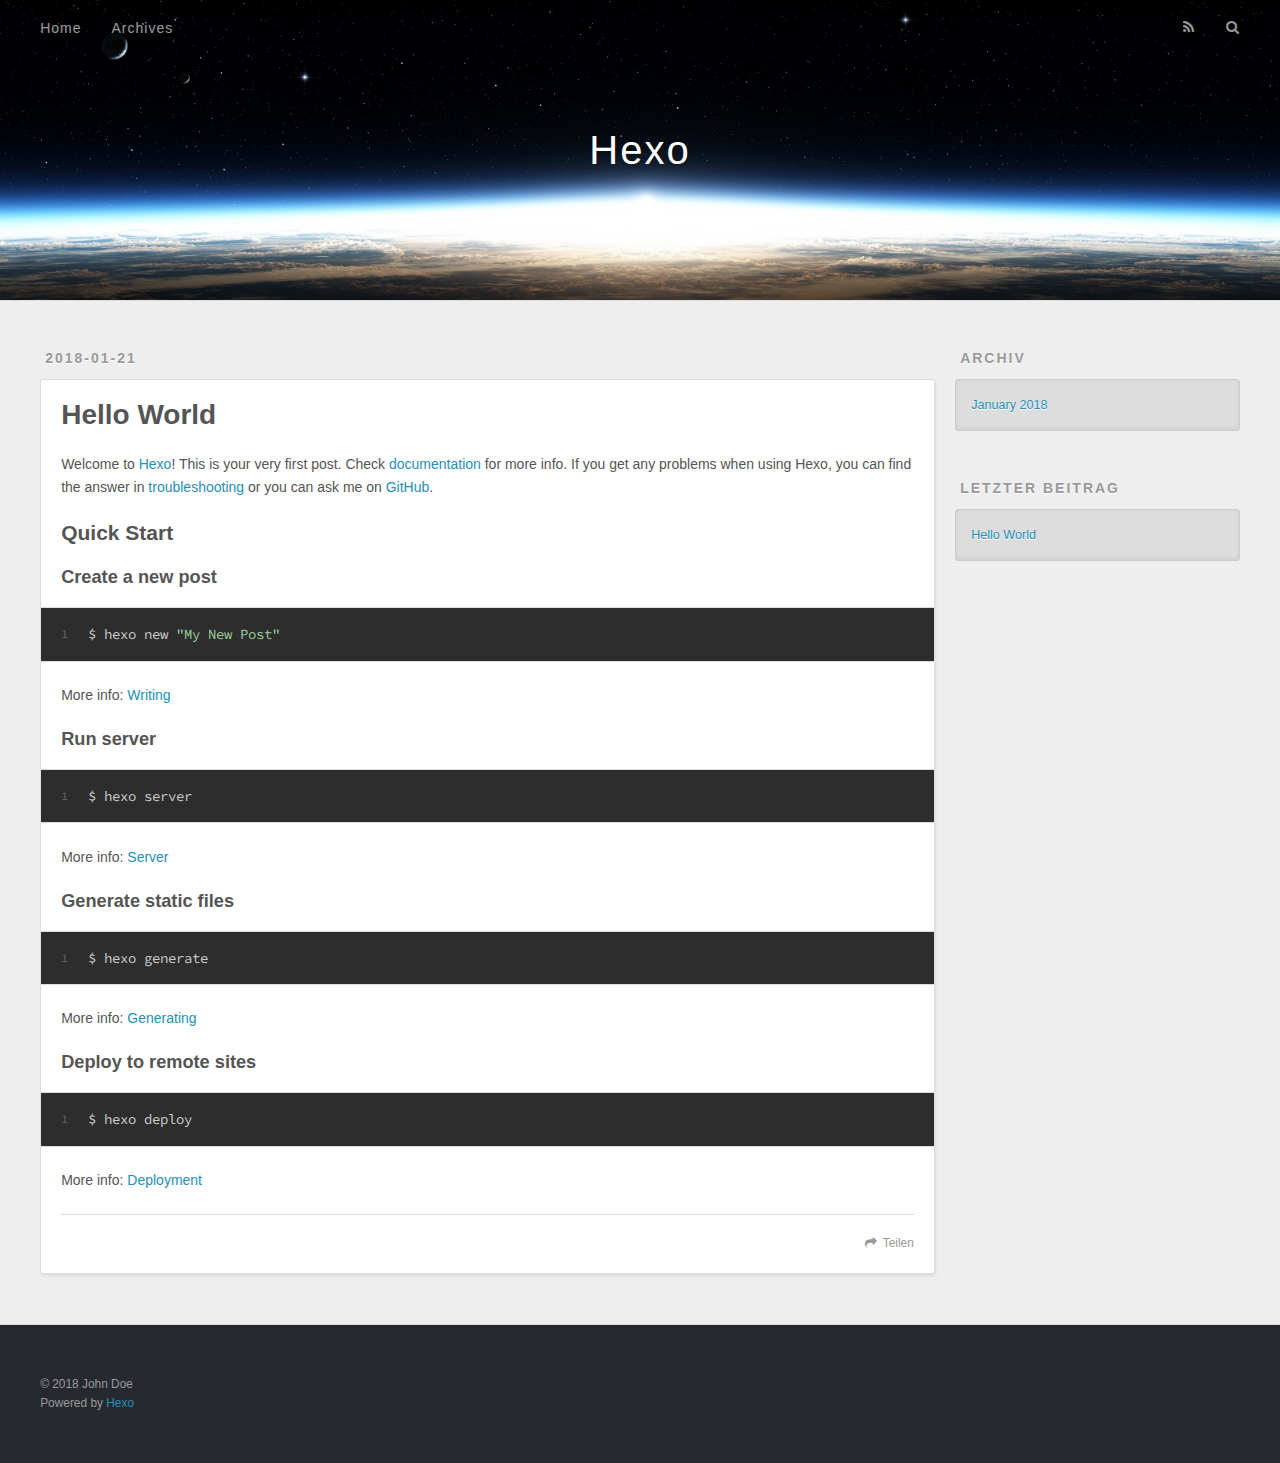
==== index.html @ 39ec6ca2 "Site updated: 2018-01-21 20:44:29" ====
<!DOCTYPE html>
<html>
<head>
  <meta charset="utf-8">
  

  
  <title>Hexo</title>
  <meta name="viewport" content="width=device-width, initial-scale=1, maximum-scale=1">
  <meta property="og:type" content="website">
<meta property="og:title" content="Hexo">
<meta property="og:url" content="http://yoursite.com/index.html">
<meta property="og:site_name" content="Hexo">
<meta name="twitter:card" content="summary">
<meta name="twitter:title" content="Hexo">
  
    <link rel="alternate" href="/atom.xml" title="Hexo" type="application/atom+xml">
  
  
    <link rel="icon" href="/favicon.png">
  
  
    <link href="//fonts.googleapis.com/css?family=Source+Code+Pro" rel="stylesheet" type="text/css">
  
  <link rel="stylesheet" href="/css/style.css">
</head>

<body>
  <div id="container">
    <div id="wrap">
      <header id="header">
  <div id="banner"></div>
  <div id="header-outer" class="outer">
    <div id="header-title" class="inner">
      <h1 id="logo-wrap">
        <a href="/" id="logo">Hexo</a>
      </h1>
      
    </div>
    <div id="header-inner" class="inner">
      <nav id="main-nav">
        <a id="main-nav-toggle" class="nav-icon"></a>
        
          <a class="main-nav-link" href="/">Home</a>
        
          <a class="main-nav-link" href="/archives">Archives</a>
        
      </nav>
      <nav id="sub-nav">
        
          <a id="nav-rss-link" class="nav-icon" href="/atom.xml" title="RSS Feed"></a>
        
        <a id="nav-search-btn" class="nav-icon" title="Suche"></a>
      </nav>
      <div id="search-form-wrap">
        <form action="//google.com/search" method="get" accept-charset="UTF-8" class="search-form"><input type="search" name="q" class="search-form-input" placeholder="Search"><button type="submit" class="search-form-submit">&#xF002;</button><input type="hidden" name="sitesearch" value="http://yoursite.com"></form>
      </div>
    </div>
  </div>
</header>
      <div class="outer">
        <section id="main">
  
    <article id="post-hello-world" class="article article-type-post" itemscope itemprop="blogPost">
  <div class="article-meta">
    <a href="/2018/01/21/hello-world/" class="article-date">
  <time datetime="2018-01-21T11:49:39.458Z" itemprop="datePublished">2018-01-21</time>
</a>
    
  </div>
  <div class="article-inner">
    
    
      <header class="article-header">
        
  
    <h1 itemprop="name">
      <a class="article-title" href="/2018/01/21/hello-world/">Hello World</a>
    </h1>
  

      </header>
    
    <div class="article-entry" itemprop="articleBody">
      
        <p>Welcome to <a href="https://hexo.io/" target="_blank" rel="noopener">Hexo</a>! This is your very first post. Check <a href="https://hexo.io/docs/" target="_blank" rel="noopener">documentation</a> for more info. If you get any problems when using Hexo, you can find the answer in <a href="https://hexo.io/docs/troubleshooting.html" target="_blank" rel="noopener">troubleshooting</a> or you can ask me on <a href="https://github.com/hexojs/hexo/issues" target="_blank" rel="noopener">GitHub</a>.</p>
<h2 id="Quick-Start"><a href="#Quick-Start" class="headerlink" title="Quick Start"></a>Quick Start</h2><h3 id="Create-a-new-post"><a href="#Create-a-new-post" class="headerlink" title="Create a new post"></a>Create a new post</h3><figure class="highlight bash"><table><tr><td class="gutter"><pre><span class="line">1</span><br></pre></td><td class="code"><pre><span class="line">$ hexo new <span class="string">"My New Post"</span></span><br></pre></td></tr></table></figure>
<p>More info: <a href="https://hexo.io/docs/writing.html" target="_blank" rel="noopener">Writing</a></p>
<h3 id="Run-server"><a href="#Run-server" class="headerlink" title="Run server"></a>Run server</h3><figure class="highlight bash"><table><tr><td class="gutter"><pre><span class="line">1</span><br></pre></td><td class="code"><pre><span class="line">$ hexo server</span><br></pre></td></tr></table></figure>
<p>More info: <a href="https://hexo.io/docs/server.html" target="_blank" rel="noopener">Server</a></p>
<h3 id="Generate-static-files"><a href="#Generate-static-files" class="headerlink" title="Generate static files"></a>Generate static files</h3><figure class="highlight bash"><table><tr><td class="gutter"><pre><span class="line">1</span><br></pre></td><td class="code"><pre><span class="line">$ hexo generate</span><br></pre></td></tr></table></figure>
<p>More info: <a href="https://hexo.io/docs/generating.html" target="_blank" rel="noopener">Generating</a></p>
<h3 id="Deploy-to-remote-sites"><a href="#Deploy-to-remote-sites" class="headerlink" title="Deploy to remote sites"></a>Deploy to remote sites</h3><figure class="highlight bash"><table><tr><td class="gutter"><pre><span class="line">1</span><br></pre></td><td class="code"><pre><span class="line">$ hexo deploy</span><br></pre></td></tr></table></figure>
<p>More info: <a href="https://hexo.io/docs/deployment.html" target="_blank" rel="noopener">Deployment</a></p>

      
    </div>
    <footer class="article-footer">
      <a data-url="http://yoursite.com/2018/01/21/hello-world/" data-id="cjcord8l700000gvnl38ephr1" class="article-share-link">Teilen</a>
      
      
    </footer>
  </div>
  
</article>


  


</section>
        
          <aside id="sidebar">
  
    

  
    

  
    
  
    
  <div class="widget-wrap">
    <h3 class="widget-title">Archiv</h3>
    <div class="widget">
      <ul class="archive-list"><li class="archive-list-item"><a class="archive-list-link" href="/archives/2018/01/">January 2018</a></li></ul>
    </div>
  </div>


  
    
  <div class="widget-wrap">
    <h3 class="widget-title">letzter Beitrag</h3>
    <div class="widget">
      <ul>
        
          <li>
            <a href="/2018/01/21/hello-world/">Hello World</a>
          </li>
        
      </ul>
    </div>
  </div>

  
</aside>
        
      </div>
      <footer id="footer">
  
  <div class="outer">
    <div id="footer-info" class="inner">
      &copy; 2018 John Doe<br>
      Powered by <a href="http://hexo.io/" target="_blank">Hexo</a>
    </div>
  </div>
</footer>
    </div>
    <nav id="mobile-nav">
  
    <a href="/" class="mobile-nav-link">Home</a>
  
    <a href="/archives" class="mobile-nav-link">Archives</a>
  
</nav>
    

<script src="//ajax.googleapis.com/ajax/libs/jquery/2.0.3/jquery.min.js"></script>


  <link rel="stylesheet" href="/fancybox/jquery.fancybox.css">
  <script src="/fancybox/jquery.fancybox.pack.js"></script>


<script src="/js/script.js"></script>



  </div>
</body>
</html>
---- css/style.css ----
body {
  width: 100%;
}
body:before,
body:after {
  content: "";
  display: table;
}
body:after {
  clear: both;
}
html,
body,
div,
span,
applet,
object,
iframe,
h1,
h2,
h3,
h4,
h5,
h6,
p,
blockquote,
pre,
a,
abbr,
acronym,
address,
big,
cite,
code,
del,
dfn,
em,
img,
ins,
kbd,
q,
s,
samp,
small,
strike,
strong,
sub,
sup,
tt,
var,
dl,
dt,
dd,
ol,
ul,
li,
fieldset,
form,
label,
legend,
table,
caption,
tbody,
tfoot,
thead,
tr,
th,
td {
  margin: 0;
  padding: 0;
  border: 0;
  outline: 0;
  font-weight: inherit;
  font-style: inherit;
  font-family: inherit;
  font-size: 100%;
  vertical-align: baseline;
}
body {
  line-height: 1;
  color: #000;
  background: #fff;
}
ol,
ul {
  list-style: none;
}
table {
  border-collapse: separate;
  border-spacing: 0;
  vertical-align: middle;
}
caption,
th,
td {
  text-align: left;
  font-weight: normal;
  vertical-align: middle;
}
a img {
  border: none;
}
input,
button {
  margin: 0;
  padding: 0;
}
input::-moz-focus-inner,
button::-moz-focus-inner {
  border: 0;
  padding: 0;
}
@font-face {
  font-family: FontAwesome;
  font-style: normal;
  font-weight: normal;
  src: url("fonts/fontawesome-webfont.eot?v=#4.0.3");
  src: url("fonts/fontawesome-webfont.eot?#iefix&v=#4.0.3") format("embedded-opentype"), url("fonts/fontawesome-webfont.woff?v=#4.0.3") format("woff"), url("fonts/fontawesome-webfont.ttf?v=#4.0.3") format("truetype"), url("fonts/fontawesome-webfont.svg#fontawesomeregular?v=#4.0.3") format("svg");
}
html,
body,
#container {
  height: 100%;
}
body {
  background: #eee;
  font: 14px -apple-system, BlinkMacSystemFont, "Segoe UI", "Roboto", "Oxygen", "Ubuntu", "Cantarell", "Fira Sans", "Droid Sans", "Helvetica Neue", sans-serif;
  -webkit-text-size-adjust: 100%;
}
.outer {
  max-width: 1220px;
  margin: 0 auto;
  padding: 0 20px;
}
.outer:before,
.outer:after {
  content: "";
  display: table;
}
.outer:after {
  clear: both;
}
.inner {
  display: inline;
  float: left;
  width: 98.33333333333333%;
  margin: 0 0.833333333333333%;
}
.left,
.alignleft {
  float: left;
}
.right,
.alignright {
  float: right;
}
.clear {
  clear: both;
}
#container {
  position: relative;
}
.mobile-nav-on {
  overflow: hidden;
}
#wrap {
  height: 100%;
  width: 100%;
  position: absolute;
  top: 0;
  left: 0;
  -webkit-transition: 0.2s ease-out;
  -moz-transition: 0.2s ease-out;
  -ms-transition: 0.2s ease-out;
  transition: 0.2s ease-out;
  z-index: 1;
  background: #eee;
}
.mobile-nav-on #wrap {
  left: 280px;
}
@media screen and (min-width: 768px) {
  #main {
    display: inline;
    float: left;
    width: 73.33333333333333%;
    margin: 0 0.833333333333333%;
  }
}
.article-date,
.article-category-link,
.archive-year,
.widget-title {
  text-decoration: none;
  text-transform: uppercase;
  letter-spacing: 2px;
  color: #999;
  margin-bottom: 1em;
  margin-left: 5px;
  line-height: 1em;
  text-shadow: 0 1px #fff;
  font-weight: bold;
}
.article-inner,
.archive-article-inner {
  background: #fff;
  -webkit-box-shadow: 1px 2px 3px #ddd;
  box-shadow: 1px 2px 3px #ddd;
  border: 1px solid #ddd;
  border-radius: 3px;
}
.article-entry h1,
.widget h1 {
  font-size: 2em;
}
.article-entry h2,
.widget h2 {
  font-size: 1.5em;
}
.article-entry h3,
.widget h3 {
  font-size: 1.3em;
}
.article-entry h4,
.widget h4 {
  font-size: 1.2em;
}
.article-entry h5,
.widget h5 {
  font-size: 1em;
}
.article-entry h6,
.widget h6 {
  font-size: 1em;
  color: #999;
}
.article-entry hr,
.widget hr {
  border: 1px dashed #ddd;
}
.article-entry strong,
.widget strong {
  font-weight: bold;
}
.article-entry em,
.widget em,
.article-entry cite,
.widget cite {
  font-style: italic;
}
.article-entry sup,
.widget sup,
.article-entry sub,
.widget sub {
  font-size: 0.75em;
  line-height: 0;
  position: relative;
  vertical-align: baseline;
}
.article-entry sup,
.widget sup {
  top: -0.5em;
}
.article-entry sub,
.widget sub {
  bottom: -0.2em;
}
.article-entry small,
.widget small {
  font-size: 0.85em;
}
.article-entry acronym,
.widget acronym,
.article-entry abbr,
.widget abbr {
  border-bottom: 1px dotted;
}
.article-entry ul,
.widget ul,
.article-entry ol,
.widget ol,
.article-entry dl,
.widget dl {
  margin: 0 20px;
  line-height: 1.6em;
}
.article-entry ul ul,
.widget ul ul,
.article-entry ol ul,
.widget ol ul,
.article-entry ul ol,
.widget ul ol,
.article-entry ol ol,
.widget ol ol {
  margin-top: 0;
  margin-bottom: 0;
}
.article-entry ul,
.widget ul {
  list-style: disc;
}
.article-entry ol,
.widget ol {
  list-style: decimal;
}
.article-entry dt,
.widget dt {
  font-weight: bold;
}
#header {
  height: 300px;
  position: relative;
  border-bottom: 1px solid #ddd;
}
#header:before,
#header:after {
  content: "";
  position: absolute;
  left: 0;
  right: 0;
  height: 40px;
}
#header:before {
  top: 0;
  background: -webkit-linear-gradient(rgba(0,0,0,0.2), transparent);
  background: -moz-linear-gradient(rgba(0,0,0,0.2), transparent);
  background: -ms-linear-gradient(rgba(0,0,0,0.2), transparent);
  background: linear-gradient(rgba(0,0,0,0.2), transparent);
}
#header:after {
  bottom: 0;
  background: -webkit-linear-gradient(transparent, rgba(0,0,0,0.2));
  background: -moz-linear-gradient(transparent, rgba(0,0,0,0.2));
  background: -ms-linear-gradient(transparent, rgba(0,0,0,0.2));
  background: linear-gradient(transparent, rgba(0,0,0,0.2));
}
#header-outer {
  height: 100%;
  position: relative;
}
#header-inner {
  position: relative;
  overflow: hidden;
}
#banner {
  position: absolute;
  top: 0;
  left: 0;
  width: 100%;
  height: 100%;
  background: url("images/banner.jpg") center #000;
  -webkit-background-size: cover;
  -moz-background-size: cover;
  background-size: cover;
  z-index: -1;
}
#header-title {
  text-align: center;
  height: 40px;
  position: absolute;
  top: 50%;
  left: 0;
  margin-top: -20px;
}
#logo,
#subtitle {
  text-decoration: none;
  color: #fff;
  font-weight: 300;
  text-shadow: 0 1px 4px rgba(0,0,0,0.3);
}
#logo {
  font-size: 40px;
  line-height: 40px;
  letter-spacing: 2px;
}
#subtitle {
  font-size: 16px;
  line-height: 16px;
  letter-spacing: 1px;
}
#subtitle-wrap {
  margin-top: 16px;
}
#main-nav {
  float: left;
  margin-left: -15px;
}
.nav-icon,
.main-nav-link {
  float: left;
  color: #fff;
  opacity: 0.6;
  text-decoration: none;
  text-shadow: 0 1px rgba(0,0,0,0.2);
  -webkit-transition: opacity 0.2s;
  -moz-transition: opacity 0.2s;
  -ms-transition: opacity 0.2s;
  transition: opacity 0.2s;
  display: block;
  padding: 20px 15px;
}
.nav-icon:hover,
.main-nav-link:hover {
  opacity: 1;
}
.nav-icon {
  font-family: FontAwesome;
  text-align: center;
  font-size: 14px;
  width: 14px;
  height: 14px;
  padding: 20px 15px;
  position: relative;
  cursor: pointer;
}
.main-nav-link {
  font-weight: 300;
  letter-spacing: 1px;
}
@media screen and (max-width: 479px) {
  .main-nav-link {
    display: none;
  }
}
#main-nav-toggle {
  display: none;
}
#main-nav-toggle:before {
  content: "\f0c9";
}
@media screen and (max-width: 479px) {
  #main-nav-toggle {
    display: block;
  }
}
#sub-nav {
  float: right;
  margin-right: -15px;
}
#nav-rss-link:before {
  content: "\f09e";
}
#nav-search-btn:before {
  content: "\f002";
}
#search-form-wrap {
  position: absolute;
  top: 15px;
  width: 150px;
  height: 30px;
  right: -150px;
  opacity: 0;
  -webkit-transition: 0.2s ease-out;
  -moz-transition: 0.2s ease-out;
  -ms-transition: 0.2s ease-out;
  transition: 0.2s ease-out;
}
#search-form-wrap.on {
  opacity: 1;
  right: 0;
}
@media screen and (max-width: 479px) {
  #search-form-wrap {
    width: 100%;
    right: -100%;
  }
}
.search-form {
  position: absolute;
  top: 0;
  left: 0;
  right: 0;
  background: #fff;
  padding: 5px 15px;
  border-radius: 15px;
  -webkit-box-shadow: 0 0 10px rgba(0,0,0,0.3);
  box-shadow: 0 0 10px rgba(0,0,0,0.3);
}
.search-form-input {
  border: none;
  background: none;
  color: #555;
  width: 100%;
  font: 13px -apple-system, BlinkMacSystemFont, "Segoe UI", "Roboto", "Oxygen", "Ubuntu", "Cantarell", "Fira Sans", "Droid Sans", "Helvetica Neue", sans-serif;
  outline: none;
}
.search-form-input::-webkit-search-results-decoration,
.search-form-input::-webkit-search-cancel-button {
  -webkit-appearance: none;
}
.search-form-submit {
  position: absolute;
  top: 50%;
  right: 10px;
  margin-top: -7px;
  font: 13px FontAwesome;
  border: none;
  background: none;
  color: #bbb;
  cursor: pointer;
}
.search-form-submit:hover,
.search-form-submit:focus {
  color: #777;
}
.article {
  margin: 50px 0;
}
.article-inner {
  overflow: hidden;
}
.article-meta:before,
.article-meta:after {
  content: "";
  display: table;
}
.article-meta:after {
  clear: both;
}
.article-date {
  float: left;
}
.article-category {
  float: left;
  line-height: 1em;
  color: #ccc;
  text-shadow: 0 1px #fff;
  margin-left: 8px;
}
.article-category:before {
  content: "\2022";
}
.article-category-link {
  margin: 0 12px 1em;
}
.article-header {
  padding: 20px 20px 0;
}
.article-title {
  text-decoration: none;
  font-size: 2em;
  font-weight: bold;
  color: #555;
  line-height: 1.1em;
  -webkit-transition: color 0.2s;
  -moz-transition: color 0.2s;
  -ms-transition: color 0.2s;
  transition: color 0.2s;
}
a.article-title:hover {
  color: #258fb8;
}
.article-entry {
  color: #555;
  padding: 0 20px;
}
.article-entry:before,
.article-entry:after {
  content: "";
  display: table;
}
.article-entry:after {
  clear: both;
}
.article-entry p,
.article-entry table {
  line-height: 1.6em;
  margin: 1.6em 0;
}
.article-entry h1,
.article-entry h2,
.article-entry h3,
.article-entry h4,
.article-entry h5,
.article-entry h6 {
  font-weight: bold;
}
.article-entry h1,
.article-entry h2,
.article-entry h3,
.article-entry h4,
.article-entry h5,
.article-entry h6 {
  line-height: 1.1em;
  margin: 1.1em 0;
}
.article-entry a {
  color: #258fb8;
  text-decoration: none;
}
.article-entry a:hover {
  text-decoration: underline;
}
.article-entry ul,
.article-entry ol,
.article-entry dl {
  margin-top: 1.6em;
  margin-bottom: 1.6em;
}
.article-entry img,
.article-entry video {
  max-width: 100%;
  height: auto;
  display: block;
  margin: auto;
}
.article-entry iframe {
  border: none;
}
.article-entry table {
  width: 100%;
  border-collapse: collapse;
  border-spacing: 0;
}
.article-entry th {
  font-weight: bold;
  border-bottom: 3px solid #ddd;
  padding-bottom: 0.5em;
}
.article-entry td {
  border-bottom: 1px solid #ddd;
  padding: 10px 0;
}
.article-entry blockquote {
  font-family: Georgia, "Times New Roman", serif;
  font-size: 1.4em;
  margin: 1.6em 20px;
  text-align: center;
}
.article-entry blockquote footer {
  font-size: 14px;
  margin: 1.6em 0;
  font-family: -apple-system, BlinkMacSystemFont, "Segoe UI", "Roboto", "Oxygen", "Ubuntu", "Cantarell", "Fira Sans", "Droid Sans", "Helvetica Neue", sans-serif;
}
.article-entry blockquote footer cite:before {
  content: "—";
  padding: 0 0.5em;
}
.article-entry .pullquote {
  text-align: left;
  width: 45%;
  margin: 0;
}
.article-entry .pullquote.left {
  margin-left: 0.5em;
  margin-right: 1em;
}
.article-entry .pullquote.right {
  margin-right: 0.5em;
  margin-left: 1em;
}
.article-entry .caption {
  color: #999;
  display: block;
  font-size: 0.9em;
  margin-top: 0.5em;
  position: relative;
  text-align: center;
}
.article-entry .video-container {
  position: relative;
  padding-top: 56.25%;
  height: 0;
  overflow: hidden;
}
.article-entry .video-container iframe,
.article-entry .video-container object,
.article-entry .video-container embed {
  position: absolute;
  top: 0;
  left: 0;
  width: 100%;
  height: 100%;
  margin-top: 0;
}
.article-more-link a {
  display: inline-block;
  line-height: 1em;
  padding: 6px 15px;
  border-radius: 15px;
  background: #eee;
  color: #999;
  text-shadow: 0 1px #fff;
  text-decoration: none;
}
.article-more-link a:hover {
  background: #258fb8;
  color: #fff;
  text-decoration: none;
  text-shadow: 0 1px #1e7293;
}
.article-footer {
  font-size: 0.85em;
  line-height: 1.6em;
  border-top: 1px solid #ddd;
  padding-top: 1.6em;
  margin: 0 20px 20px;
}
.article-footer:before,
.article-footer:after {
  content: "";
  display: table;
}
.article-footer:after {
  clear: both;
}
.article-footer a {
  color: #999;
  text-decoration: none;
}
.article-footer a:hover {
  color: #555;
}
.article-tag-list-item {
  float: left;
  margin-right: 10px;
}
.article-tag-list-link:before {
  content: "#";
}
.article-comment-link {
  float: right;
}
.article-comment-link:before {
  content: "\f075";
  font-family: FontAwesome;
  padding-right: 8px;
}
.article-share-link {
  cursor: pointer;
  float: right;
  margin-left: 20px;
}
.article-share-link:before {
  content: "\f064";
  font-family: FontAwesome;
  padding-right: 6px;
}
#article-nav {
  position: relative;
}
#article-nav:before,
#article-nav:after {
  content: "";
  display: table;
}
#article-nav:after {
  clear: both;
}
@media screen and (min-width: 768px) {
  #article-nav {
    margin: 50px 0;
  }
  #article-nav:before {
    width: 8px;
    height: 8px;
    position: absolute;
    top: 50%;
    left: 50%;
    margin-top: -4px;
    margin-left: -4px;
    content: "";
    border-radius: 50%;
    background: #ddd;
    -webkit-box-shadow: 0 1px 2px #fff;
    box-shadow: 0 1px 2px #fff;
  }
}
.article-nav-link-wrap {
  text-decoration: none;
  text-shadow: 0 1px #fff;
  color: #999;
  -webkit-box-sizing: border-box;
  -moz-box-sizing: border-box;
  box-sizing: border-box;
  margin-top: 50px;
  text-align: center;
  display: block;
}
.article-nav-link-wrap:hover {
  color: #555;
}
@media screen and (min-width: 768px) {
  .article-nav-link-wrap {
    width: 50%;
    margin-top: 0;
  }
}
@media screen and (min-width: 768px) {
  #article-nav-newer {
    float: left;
    text-align: right;
    padding-right: 20px;
  }
}
@media screen and (min-width: 768px) {
  #article-nav-older {
    float: right;
    text-align: left;
    padding-left: 20px;
  }
}
.article-nav-caption {
  text-transform: uppercase;
  letter-spacing: 2px;
  color: #ddd;
  line-height: 1em;
  font-weight: bold;
}
#article-nav-newer .article-nav-caption {
  margin-right: -2px;
}
.article-nav-title {
  font-size: 0.85em;
  line-height: 1.6em;
  margin-top: 0.5em;
}
.article-share-box {
  position: absolute;
  display: none;
  background: #fff;
  -webkit-box-shadow: 1px 2px 10px rgba(0,0,0,0.2);
  box-shadow: 1px 2px 10px rgba(0,0,0,0.2);
  border-radius: 3px;
  margin-left: -145px;
  overflow: hidden;
  z-index: 1;
}
.article-share-box.on {
  display: block;
}
.article-share-input {
  width: 100%;
  background: none;
  -webkit-box-sizing: border-box;
  -moz-box-sizing: border-box;
  box-sizing: border-box;
  font: 14px -apple-system, BlinkMacSystemFont, "Segoe UI", "Roboto", "Oxygen", "Ubuntu", "Cantarell", "Fira Sans", "Droid Sans", "Helvetica Neue", sans-serif;
  padding: 0 15px;
  color: #555;
  outline: none;
  border: 1px solid #ddd;
  border-radius: 3px 3px 0 0;
  height: 36px;
  line-height: 36px;
}
.article-share-links {
  background: #eee;
}
.article-share-links:before,
.article-share-links:after {
  content: "";
  display: table;
}
.article-share-links:after {
  clear: both;
}
.article-share-twitter,
.article-share-facebook,
.article-share-pinterest,
.article-share-google {
  width: 50px;
  height: 36px;
  display: block;
  float: left;
  position: relative;
  color: #999;
  text-shadow: 0 1px #fff;
}
.article-share-twitter:before,
.article-share-facebook:before,
.article-share-pinterest:before,
.article-share-google:before {
  font-size: 20px;
  font-family: FontAwesome;
  width: 20px;
  height: 20px;
  position: absolute;
  top: 50%;
  left: 50%;
  margin-top: -10px;
  margin-left: -10px;
  text-align: center;
}
.article-share-twitter:hover,
.article-share-facebook:hover,
.article-share-pinterest:hover,
.article-share-google:hover {
  color: #fff;
}
.article-share-twitter:before {
  content: "\f099";
}
.article-share-twitter:hover {
  background: #00aced;
  text-shadow: 0 1px #008abe;
}
.article-share-facebook:before {
  content: "\f09a";
}
.article-share-facebook:hover {
  background: #3b5998;
  text-shadow: 0 1px #2f477a;
}
.article-share-pinterest:before {
  content: "\f0d2";
}
.article-share-pinterest:hover {
  background: #cb2027;
  text-shadow: 0 1px #a21a1f;
}
.article-share-google:before {
  content: "\f0d5";
}
.article-share-google:hover {
  background: #dd4b39;
  text-shadow: 0 1px #be3221;
}
.article-gallery {
  background: #000;
  position: relative;
}
.article-gallery-photos {
  position: relative;
  overflow: hidden;
}
.article-gallery-img {
  display: none;
  max-width: 100%;
}
.article-gallery-img:first-child {
  display: block;
}
.article-gallery-img.loaded {
  position: absolute;
  display: block;
}
.article-gallery-img img {
  display: block;
  max-width: 100%;
  margin: 0 auto;
}
#comments {
  background: #fff;
  -webkit-box-shadow: 1px 2px 3px #ddd;
  box-shadow: 1px 2px 3px #ddd;
  padding: 20px;
  border: 1px solid #ddd;
  border-radius: 3px;
  margin: 50px 0;
}
#comments a {
  color: #258fb8;
}
.archives-wrap {
  margin: 50px 0;
}
.archives:before,
.archives:after {
  content: "";
  display: table;
}
.archives:after {
  clear: both;
}
.archive-year-wrap {
  margin-bottom: 1em;
}
.archives {
  -webkit-column-gap: 10px;
  -moz-column-gap: 10px;
  column-gap: 10px;
}
@media screen and (min-width: 480px) and (max-width: 767px) {
  .archives {
    -webkit-column-count: 2;
    -moz-column-count: 2;
    column-count: 2;
  }
}
@media screen and (min-width: 768px) {
  .archives {
    -webkit-column-count: 3;
    -moz-column-count: 3;
    column-count: 3;
  }
}
.archive-article {
  -webkit-column-break-inside: avoid;
  page-break-inside: avoid;
  overflow: hidden;
  break-inside: avoid-column;
}
.archive-article-inner {
  padding: 10px;
  margin-bottom: 15px;
}
.archive-article-title {
  text-decoration: none;
  font-weight: bold;
  color: #555;
  -webkit-transition: color 0.2s;
  -moz-transition: color 0.2s;
  -ms-transition: color 0.2s;
  transition: color 0.2s;
  line-height: 1.6em;
}
.archive-article-title:hover {
  color: #258fb8;
}
.archive-article-footer {
  margin-top: 1em;
}
.archive-article-date {
  color: #999;
  text-decoration: none;
  font-size: 0.85em;
  line-height: 1em;
  margin-bottom: 0.5em;
  display: block;
}
#page-nav {
  margin: 50px auto;
  background: #fff;
  -webkit-box-shadow: 1px 2px 3px #ddd;
  box-shadow: 1px 2px 3px #ddd;
  border: 1px solid #ddd;
  border-radius: 3px;
  text-align: center;
  color: #999;
  overflow: hidden;
}
#page-nav:before,
#page-nav:after {
  content: "";
  display: table;
}
#page-nav:after {
  clear: both;
}
#page-nav a,
#page-nav span {
  padding: 10px 20px;
  line-height: 1;
  height: 2ex;
}
#page-nav a {
  color: #999;
  text-decoration: none;
}
#page-nav a:hover {
  background: #999;
  color: #fff;
}
#page-nav .prev {
  float: left;
}
#page-nav .next {
  float: right;
}
#page-nav .page-number {
  display: inline-block;
}
@media screen and (max-width: 479px) {
  #page-nav .page-number {
    display: none;
  }
}
#page-nav .current {
  color: #555;
  font-weight: bold;
}
#page-nav .space {
  color: #ddd;
}
#footer {
  background: #262a30;
  padding: 50px 0;
  border-top: 1px solid #ddd;
  color: #999;
}
#footer a {
  color: #258fb8;
  text-decoration: none;
}
#footer a:hover {
  text-decoration: underline;
}
#footer-info {
  line-height: 1.6em;
  font-size: 0.85em;
}
.article-entry pre,
.article-entry .highlight {
  background: #2d2d2d;
  margin: 0 -20px;
  padding: 15px 20px;
  border-style: solid;
  border-color: #ddd;
  border-width: 1px 0;
  overflow: auto;
  color: #ccc;
  line-height: 22.400000000000002px;
}
.article-entry .highlight .gutter pre,
.article-entry .gist .gist-file .gist-data .line-numbers {
  color: #666;
  font-size: 0.85em;
}
.article-entry pre,
.article-entry code {
  font-family: "Source Code Pro", Consolas, Monaco, Menlo, Consolas, monospace;
}
.article-entry code {
  background: #eee;
  text-shadow: 0 1px #fff;
  padding: 0 0.3em;
}
.article-entry pre code {
  background: none;
  text-shadow: none;
  padding: 0;
}
.article-entry .highlight pre {
  border: none;
  margin: 0;
  padding: 0;
}
.article-entry .highlight table {
  margin: 0;
  width: auto;
}
.article-entry .highlight td {
  border: none;
  padding: 0;
}
.article-entry .highlight figcaption {
  font-size: 0.85em;
  color: #999;
  line-height: 1em;
  margin-bottom: 1em;
}
.article-entry .highlight figcaption:before,
.article-entry .highlight figcaption:after {
  content: "";
  display: table;
}
.article-entry .highlight figcaption:after {
  clear: both;
}
.article-entry .highlight figcaption a {
  float: right;
}
.article-entry .highlight .gutter pre {
  text-align: right;
  padding-right: 20px;
}
.article-entry .highlight .line {
  height: 22.400000000000002px;
}
.article-entry .highlight .line.marked {
  background: #515151;
}
.article-entry .gist {
  margin: 0 -20px;
  border-style: solid;
  border-color: #ddd;
  border-width: 1px 0;
  background: #2d2d2d;
  padding: 15px 20px 15px 0;
}
.article-entry .gist .gist-file {
  border: none;
  font-family: "Source Code Pro", Consolas, Monaco, Menlo, Consolas, monospace;
  margin: 0;
}
.article-entry .gist .gist-file .gist-data {
  background: none;
  border: none;
}
.article-entry .gist .gist-file .gist-data .line-numbers {
  background: none;
  border: none;
  padding: 0 20px 0 0;
}
.article-entry .gist .gist-file .gist-data .line-data {
  padding: 0 !important;
}
.article-entry .gist .gist-file .highlight {
  margin: 0;
  padding: 0;
  border: none;
}
.article-entry .gist .gist-file .gist-meta {
  background: #2d2d2d;
  color: #999;
  font: 0.85em -apple-system, BlinkMacSystemFont, "Segoe UI", "Roboto", "Oxygen", "Ubuntu", "Cantarell", "Fira Sans", "Droid Sans", "Helvetica Neue", sans-serif;
  text-shadow: 0 0;
  padding: 0;
  margin-top: 1em;
  margin-left: 20px;
}
.article-entry .gist .gist-file .gist-meta a {
  color: #258fb8;
  font-weight: normal;
}
.article-entry .gist .gist-file .gist-meta a:hover {
  text-decoration: underline;
}
pre .comment,
pre .title {
  color: #999;
}
pre .variable,
pre .attribute,
pre .tag,
pre .regexp,
pre .ruby .constant,
pre .xml .tag .title,
pre .xml .pi,
pre .xml .doctype,
pre .html .doctype,
pre .css .id,
pre .css .class,
pre .css .pseudo {
  color: #f2777a;
}
pre .number,
pre .preprocessor,
pre .built_in,
pre .literal,
pre .params,
pre .constant {
  color: #f99157;
}
pre .class,
pre .ruby .class .title,
pre .css .rules .attribute {
  color: #9c9;
}
pre .string,
pre .value,
pre .inheritance,
pre .header,
pre .ruby .symbol,
pre .xml .cdata {
  color: #9c9;
}
pre .css .hexcolor {
  color: #6cc;
}
pre .function,
pre .python .decorator,
pre .python .title,
pre .ruby .function .title,
pre .ruby .title .keyword,
pre .perl .sub,
pre .javascript .title,
pre .coffeescript .title {
  color: #69c;
}
pre .keyword,
pre .javascript .function {
  color: #c9c;
}
@media screen and (max-width: 479px) {
  #mobile-nav {
    position: absolute;
    top: 0;
    left: 0;
    width: 280px;
    height: 100%;
    background: #191919;
    border-right: 1px solid #fff;
  }
}
@media screen and (max-width: 479px) {
  .mobile-nav-link {
    display: block;
    color: #999;
    text-decoration: none;
    padding: 15px 20px;
    font-weight: bold;
  }
  .mobile-nav-link:hover {
    color: #fff;
  }
}
@media screen and (min-width: 768px) {
  #sidebar {
    display: inline;
    float: left;
    width: 23.333333333333332%;
    margin: 0 0.833333333333333%;
  }
}
.widget-wrap {
  margin: 50px 0;
}
.widget {
  color: #777;
  text-shadow: 0 1px #fff;
  background: #ddd;
  -webkit-box-shadow: 0 -1px 4px #ccc inset;
  box-shadow: 0 -1px 4px #ccc inset;
  border: 1px solid #ccc;
  padding: 15px;
  border-radius: 3px;
}
.widget a {
  color: #258fb8;
  text-decoration: none;
}
.widget a:hover {
  text-decoration: underline;
}
.widget ul ul,
.widget ol ul,
.widget dl ul,
.widget ul ol,
.widget ol ol,
.widget dl ol,
.widget ul dl,
.widget ol dl,
.widget dl dl {
  margin-left: 15px;
  list-style: disc;
}
.widget {
  line-height: 1.6em;
  word-wrap: break-word;
  font-size: 0.9em;
}
.widget ul,
.widget ol {
  list-style: none;
  margin: 0;
}
.widget ul ul,
.widget ol ul,
.widget ul ol,
.widget ol ol {
  margin: 0 20px;
}
.widget ul ul,
.widget ol ul {
  list-style: disc;
}
.widget ul ol,
.widget ol ol {
  list-style: decimal;
}
.category-list-count,
.tag-list-count,
.archive-list-count {
  padding-left: 5px;
  color: #999;
  font-size: 0.85em;
}
.category-list-count:before,
.tag-list-count:before,
.archive-list-count:before {
  content: "(";
}
.category-list-count:after,
.tag-list-count:after,
.archive-list-count:after {
  content: ")";
}
.tagcloud a {
  margin-right: 5px;
  display: inline-block;
}
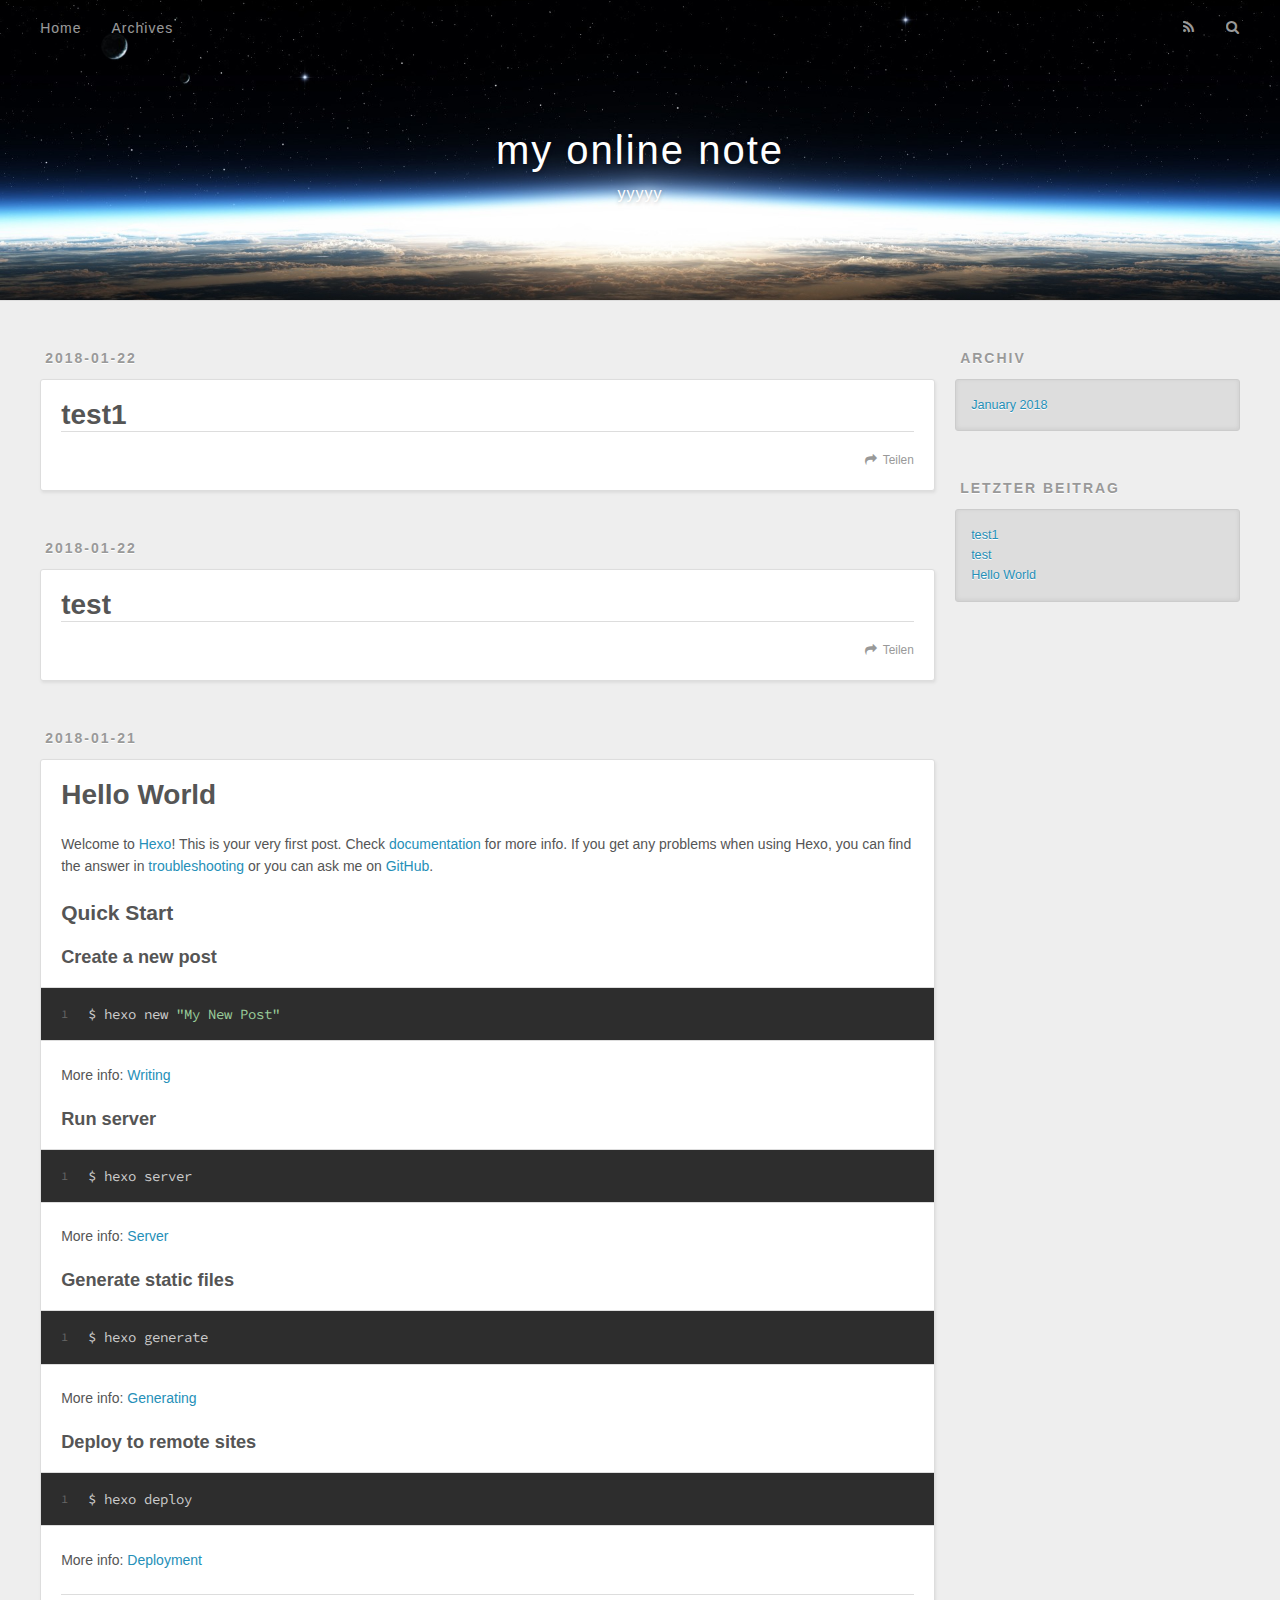
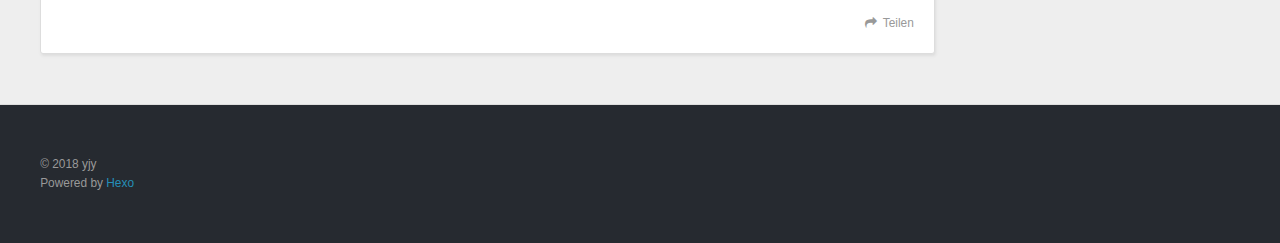
==== commit 2e2046d7: "Site updated: 2018-01-22 11:19:42" ====
--- a/index.html
+++ b/index.html
@@ -5,16 +5,19 @@
   
 
   
-  <title>Hexo</title>
+  <title>my online note</title>
   <meta name="viewport" content="width=device-width, initial-scale=1, maximum-scale=1">
-  <meta property="og:type" content="website">
-<meta property="og:title" content="Hexo">
+  <meta name="description" content="����">
+<meta property="og:type" content="website">
+<meta property="og:title" content="my online note">
 <meta property="og:url" content="http://yoursite.com/index.html">
-<meta property="og:site_name" content="Hexo">
+<meta property="og:site_name" content="my online note">
+<meta property="og:description" content="����">
 <meta name="twitter:card" content="summary">
-<meta name="twitter:title" content="Hexo">
-  
-    <link rel="alternate" href="/atom.xml" title="Hexo" type="application/atom+xml">
+<meta name="twitter:title" content="my online note">
+<meta name="twitter:description" content="����">
+  
+    <link rel="alternate" href="/atom.xml" title="my online note" type="application/atom+xml">
   
   
     <link rel="icon" href="/favicon.png">
@@ -33,8 +36,12 @@
   <div id="header-outer" class="outer">
     <div id="header-title" class="inner">
       <h1 id="logo-wrap">
-        <a href="/" id="logo">Hexo</a>
+        <a href="/" id="logo">my online note</a>
       </h1>
+      
+        <h2 id="subtitle-wrap">
+          <a href="/" id="subtitle">yyyyy</a>
+        </h2>
       
     </div>
     <div id="header-inner" class="inner">
@@ -60,6 +67,78 @@
 </header>
       <div class="outer">
         <section id="main">
+  
+    <article id="post-test1" class="article article-type-post" itemscope itemprop="blogPost">
+  <div class="article-meta">
+    <a href="/2018/01/22/test1/" class="article-date">
+  <time datetime="2018-01-22T03:16:38.000Z" itemprop="datePublished">2018-01-22</time>
+</a>
+    
+  </div>
+  <div class="article-inner">
+    
+    
+      <header class="article-header">
+        
+  
+    <h1 itemprop="name">
+      <a class="article-title" href="/2018/01/22/test1/">test1</a>
+    </h1>
+  
+
+      </header>
+    
+    <div class="article-entry" itemprop="articleBody">
+      
+        
+      
+    </div>
+    <footer class="article-footer">
+      <a data-url="http://yoursite.com/2018/01/22/test1/" data-id="cjcpn6ke40001hwvnde8tc5o3" class="article-share-link">Teilen</a>
+      
+      
+    </footer>
+  </div>
+  
+</article>
+
+
+  
+    <article id="post-test" class="article article-type-post" itemscope itemprop="blogPost">
+  <div class="article-meta">
+    <a href="/2018/01/22/test/" class="article-date">
+  <time datetime="2018-01-22T02:17:17.000Z" itemprop="datePublished">2018-01-22</time>
+</a>
+    
+  </div>
+  <div class="article-inner">
+    
+    
+      <header class="article-header">
+        
+  
+    <h1 itemprop="name">
+      <a class="article-title" href="/2018/01/22/test/">test</a>
+    </h1>
+  
+
+      </header>
+    
+    <div class="article-entry" itemprop="articleBody">
+      
+        
+      
+    </div>
+    <footer class="article-footer">
+      <a data-url="http://yoursite.com/2018/01/22/test/" data-id="cjcpn6ke40000hwvnmt7kyqu3" class="article-share-link">Teilen</a>
+      
+      
+    </footer>
+  </div>
+  
+</article>
+
+
   
     <article id="post-hello-world" class="article article-type-post" itemscope itemprop="blogPost">
   <div class="article-meta">
@@ -96,7 +175,7 @@
       
     </div>
     <footer class="article-footer">
-      <a data-url="http://yoursite.com/2018/01/21/hello-world/" data-id="cjcord8l700000gvnl38ephr1" class="article-share-link">Teilen</a>
+      <a data-url="http://yoursite.com/2018/01/21/hello-world/" data-id="cjcpn6ke40002hwvnszbajm9b" class="article-share-link">Teilen</a>
       
       
     </footer>
@@ -137,6 +216,14 @@
       <ul>
         
           <li>
+            <a href="/2018/01/22/test1/">test1</a>
+          </li>
+        
+          <li>
+            <a href="/2018/01/22/test/">test</a>
+          </li>
+        
+          <li>
             <a href="/2018/01/21/hello-world/">Hello World</a>
           </li>
         
@@ -152,7 +239,7 @@
   
   <div class="outer">
     <div id="footer-info" class="inner">
-      &copy; 2018 John Doe<br>
+      &copy; 2018 yjy<br>
       Powered by <a href="http://hexo.io/" target="_blank">Hexo</a>
     </div>
   </div>
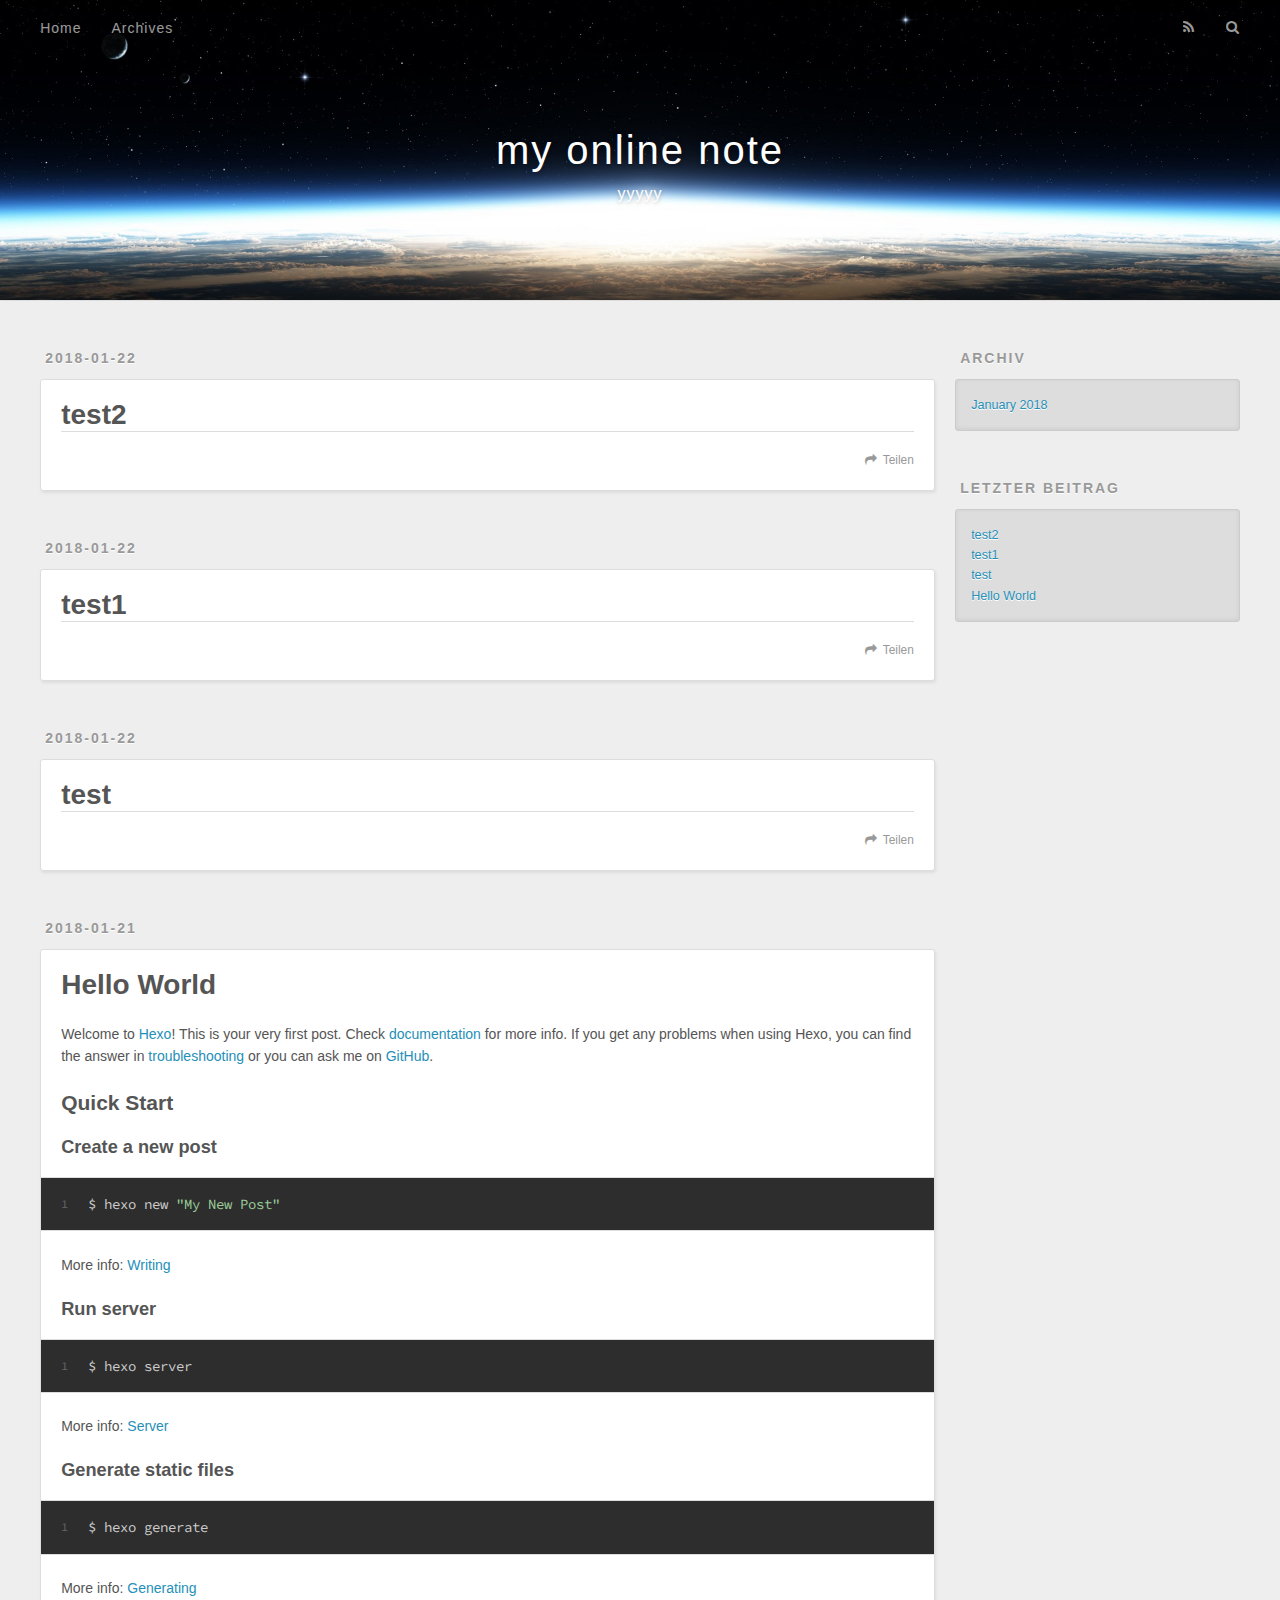
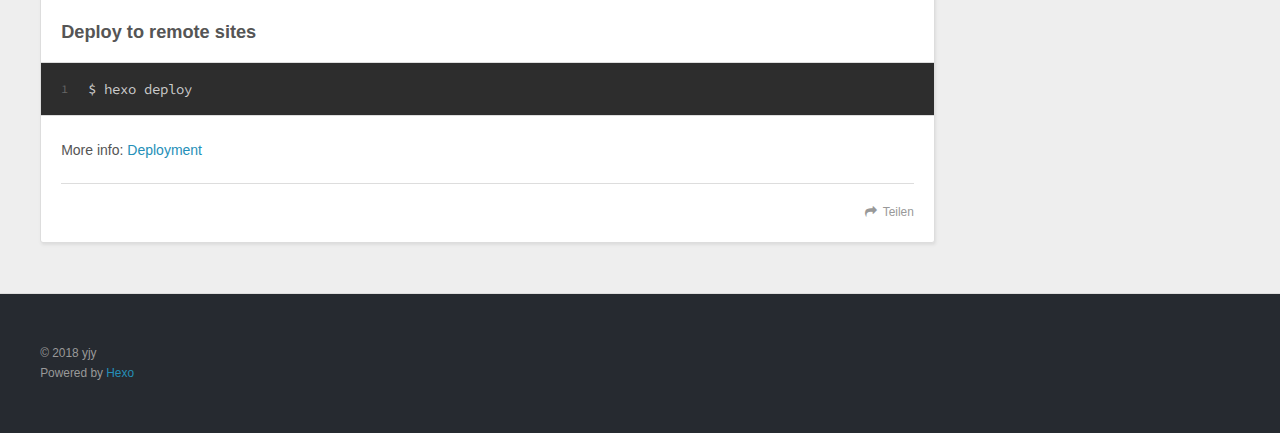
==== commit 9dbda765: "Site updated: 2018-01-22 11:27:31" ====
--- a/index.html
+++ b/index.html
@@ -68,6 +68,42 @@
       <div class="outer">
         <section id="main">
   
+    <article id="post-test2" class="article article-type-post" itemscope itemprop="blogPost">
+  <div class="article-meta">
+    <a href="/2018/01/22/test2/" class="article-date">
+  <time datetime="2018-01-22T03:24:53.000Z" itemprop="datePublished">2018-01-22</time>
+</a>
+    
+  </div>
+  <div class="article-inner">
+    
+    
+      <header class="article-header">
+        
+  
+    <h1 itemprop="name">
+      <a class="article-title" href="/2018/01/22/test2/">test2</a>
+    </h1>
+  
+
+      </header>
+    
+    <div class="article-entry" itemprop="articleBody">
+      
+        
+      
+    </div>
+    <footer class="article-footer">
+      <a data-url="http://yoursite.com/2018/01/22/test2/" data-id="cjcpnh5iz0003r8vnhdk7d0sq" class="article-share-link">Teilen</a>
+      
+      
+    </footer>
+  </div>
+  
+</article>
+
+
+  
     <article id="post-test1" class="article article-type-post" itemscope itemprop="blogPost">
   <div class="article-meta">
     <a href="/2018/01/22/test1/" class="article-date">
@@ -94,7 +130,7 @@
       
     </div>
     <footer class="article-footer">
-      <a data-url="http://yoursite.com/2018/01/22/test1/" data-id="cjcpn6ke40001hwvnde8tc5o3" class="article-share-link">Teilen</a>
+      <a data-url="http://yoursite.com/2018/01/22/test1/" data-id="cjcpnh5iu0002r8vno2bfdysl" class="article-share-link">Teilen</a>
       
       
     </footer>
@@ -130,7 +166,7 @@
       
     </div>
     <footer class="article-footer">
-      <a data-url="http://yoursite.com/2018/01/22/test/" data-id="cjcpn6ke40000hwvnmt7kyqu3" class="article-share-link">Teilen</a>
+      <a data-url="http://yoursite.com/2018/01/22/test/" data-id="cjcpnh5ie0001r8vnus2bj5pb" class="article-share-link">Teilen</a>
       
       
     </footer>
@@ -175,7 +211,7 @@
       
     </div>
     <footer class="article-footer">
-      <a data-url="http://yoursite.com/2018/01/21/hello-world/" data-id="cjcpn6ke40002hwvnszbajm9b" class="article-share-link">Teilen</a>
+      <a data-url="http://yoursite.com/2018/01/21/hello-world/" data-id="cjcpnh5ie0000r8vnv3vapisv" class="article-share-link">Teilen</a>
       
       
     </footer>
@@ -216,6 +252,10 @@
       <ul>
         
           <li>
+            <a href="/2018/01/22/test2/">test2</a>
+          </li>
+        
+          <li>
             <a href="/2018/01/22/test1/">test1</a>
           </li>
         
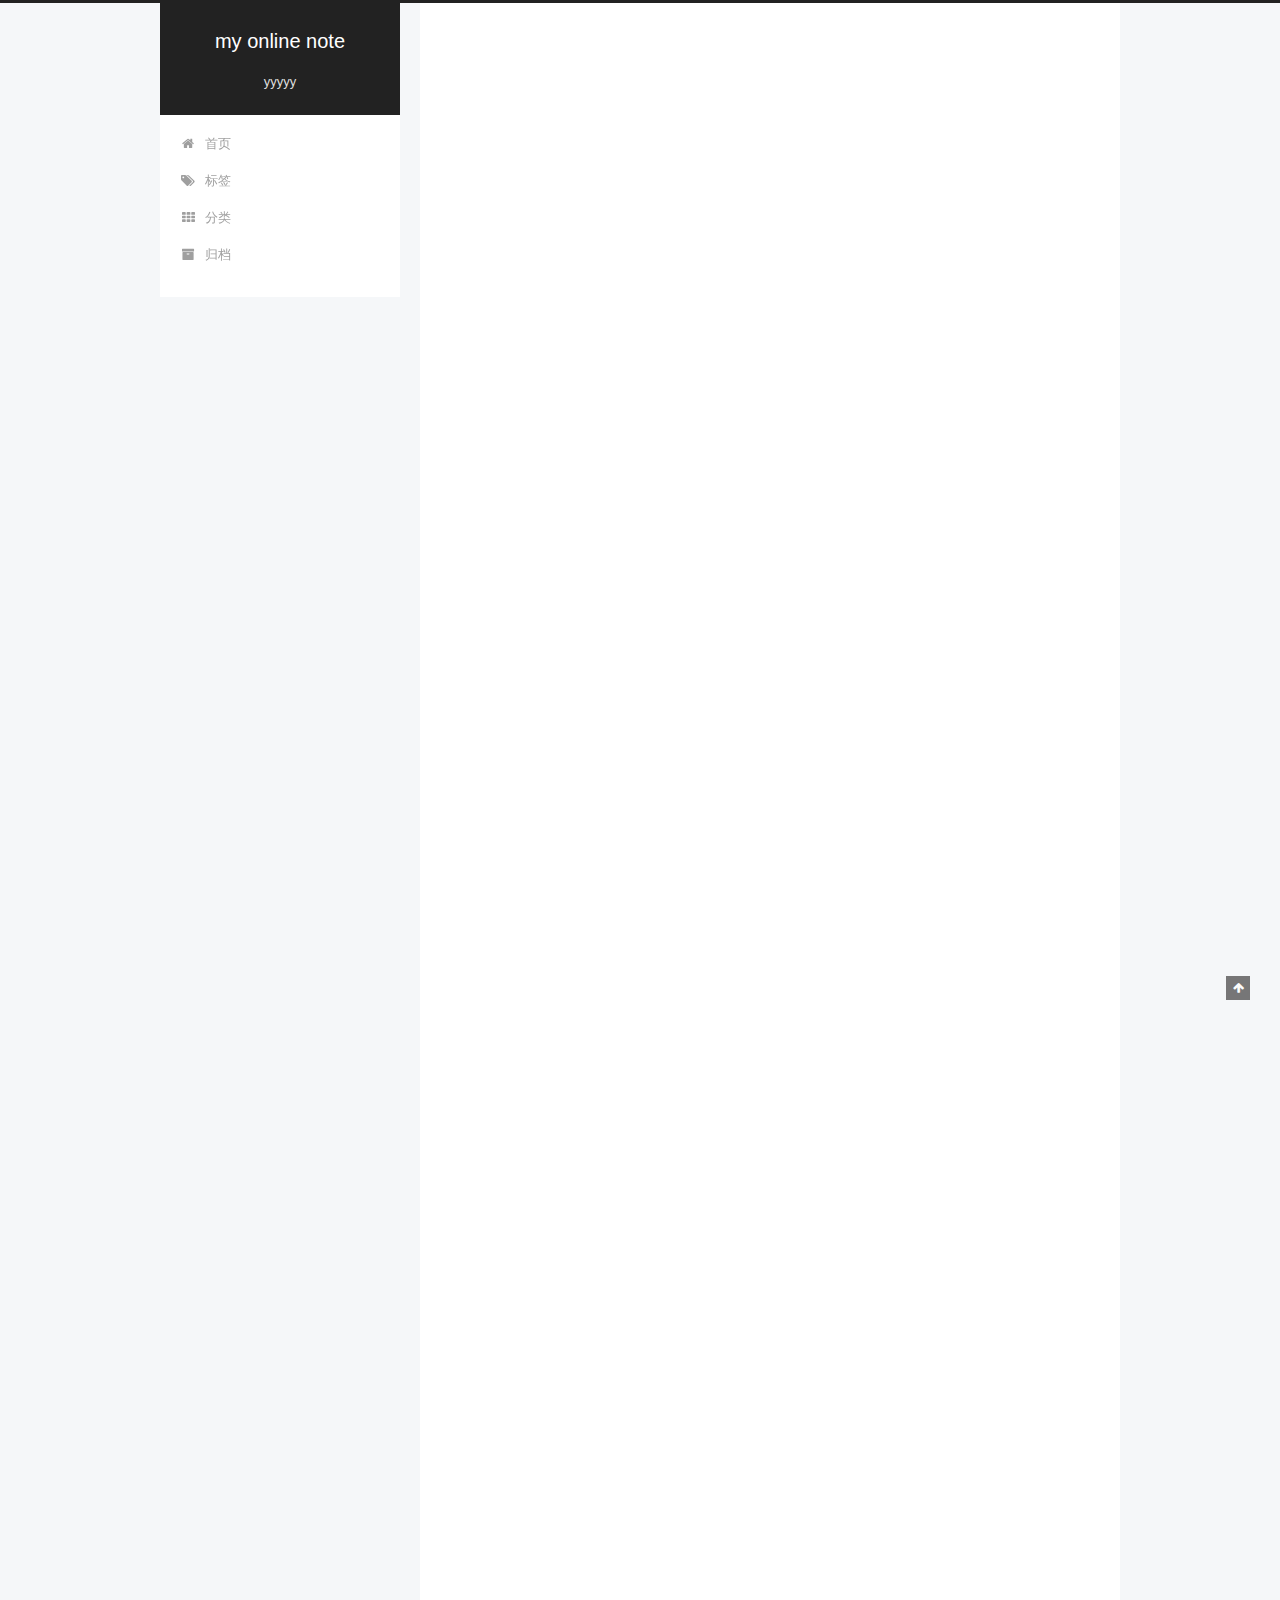
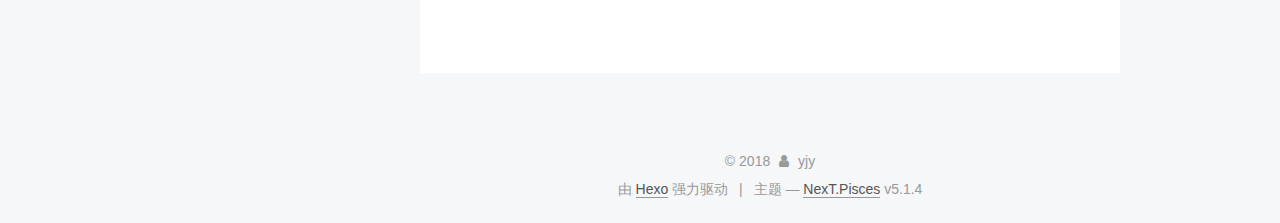
==== commit 1ad7f3a4: "Site updated: 2018-01-24 17:37:09" ====
--- a/index.html
+++ b/index.html
@@ -1,204 +1,686 @@
 <!DOCTYPE html>
-<html>
+
+
+
+  
+
+
+<html class="theme-next pisces use-motion" lang="zh-Hans">
 <head>
-  <meta charset="utf-8">
-  
-
-  
-  <title>my online note</title>
-  <meta name="viewport" content="width=device-width, initial-scale=1, maximum-scale=1">
-  <meta name="description" content="����">
+  <meta charset="UTF-8"/>
+<meta http-equiv="X-UA-Compatible" content="IE=edge" />
+<meta name="viewport" content="width=device-width, initial-scale=1, maximum-scale=1"/>
+<meta name="theme-color" content="#222">
+
+
+
+
+
+
+
+
+
+<meta http-equiv="Cache-Control" content="no-transform" />
+<meta http-equiv="Cache-Control" content="no-siteapp" />
+
+
+
+
+
+
+
+
+
+
+
+
+
+
+
+
+  
+  
+  <link href="/lib/fancybox/source/jquery.fancybox.css?v=2.1.5" rel="stylesheet" type="text/css" />
+
+
+
+
+
+
+
+<link href="/lib/font-awesome/css/font-awesome.min.css?v=4.6.2" rel="stylesheet" type="text/css" />
+
+<link href="/css/main.css?v=5.1.4" rel="stylesheet" type="text/css" />
+
+
+  <link rel="apple-touch-icon" sizes="180x180" href="/images/apple-touch-icon-next.png?v=5.1.4">
+
+
+  <link rel="icon" type="image/png" sizes="32x32" href="/images/favicon-32x32-next.png?v=5.1.4">
+
+
+  <link rel="icon" type="image/png" sizes="16x16" href="/images/favicon-16x16-next.png?v=5.1.4">
+
+
+  <link rel="mask-icon" href="/images/logo.svg?v=5.1.4" color="#222">
+
+
+
+
+
+  <meta name="keywords" content="Hexo, NexT" />
+
+
+
+
+
+
+
+
+
+
+<meta name="description" content="east zhang west see,one no suo long">
 <meta property="og:type" content="website">
 <meta property="og:title" content="my online note">
 <meta property="og:url" content="http://yoursite.com/index.html">
 <meta property="og:site_name" content="my online note">
-<meta property="og:description" content="����">
+<meta property="og:description" content="east zhang west see,one no suo long">
+<meta property="og:locale" content="zh-Hans">
 <meta name="twitter:card" content="summary">
 <meta name="twitter:title" content="my online note">
-<meta name="twitter:description" content="����">
-  
-    <link rel="alternate" href="/atom.xml" title="my online note" type="application/atom+xml">
-  
-  
-    <link rel="icon" href="/favicon.png">
-  
-  
-    <link href="//fonts.googleapis.com/css?family=Source+Code+Pro" rel="stylesheet" type="text/css">
-  
-  <link rel="stylesheet" href="/css/style.css">
+<meta name="twitter:description" content="east zhang west see,one no suo long">
+
+
+
+<script type="text/javascript" id="hexo.configurations">
+  var NexT = window.NexT || {};
+  var CONFIG = {
+    root: '/',
+    scheme: 'Pisces',
+    version: '5.1.4',
+    sidebar: {"position":"left","display":"post","offset":12,"b2t":false,"scrollpercent":false,"onmobile":false},
+    fancybox: true,
+    tabs: true,
+    motion: {"enable":true,"async":false,"transition":{"post_block":"fadeIn","post_header":"slideDownIn","post_body":"slideDownIn","coll_header":"slideLeftIn","sidebar":"slideUpIn"}},
+    duoshuo: {
+      userId: '0',
+      author: '博主'
+    },
+    algolia: {
+      applicationID: '',
+      apiKey: '',
+      indexName: '',
+      hits: {"per_page":10},
+      labels: {"input_placeholder":"Search for Posts","hits_empty":"We didn't find any results for the search: ${query}","hits_stats":"${hits} results found in ${time} ms"}
+    }
+  };
+</script>
+
+
+
+  <link rel="canonical" href="http://yoursite.com/"/>
+
+
+
+
+
+  <title>my online note</title>
+  
+
+
+
+
+
+
+
+
 </head>
 
-<body>
-  <div id="container">
-    <div id="wrap">
-      <header id="header">
-  <div id="banner"></div>
-  <div id="header-outer" class="outer">
-    <div id="header-title" class="inner">
-      <h1 id="logo-wrap">
-        <a href="/" id="logo">my online note</a>
-      </h1>
-      
-        <h2 id="subtitle-wrap">
-          <a href="/" id="subtitle">yyyyy</a>
-        </h2>
-      
+<body itemscope itemtype="http://schema.org/WebPage" lang="zh-Hans">
+
+  
+  
+    
+  
+
+  <div class="container sidebar-position-left 
+  page-home">
+    <div class="headband"></div>
+
+    <header id="header" class="header" itemscope itemtype="http://schema.org/WPHeader">
+      <div class="header-inner"><div class="site-brand-wrapper">
+  <div class="site-meta ">
+    
+
+    <div class="custom-logo-site-title">
+      <a href="/"  class="brand" rel="start">
+        <span class="logo-line-before"><i></i></span>
+        <span class="site-title">my online note</span>
+        <span class="logo-line-after"><i></i></span>
+      </a>
     </div>
-    <div id="header-inner" class="inner">
-      <nav id="main-nav">
-        <a id="main-nav-toggle" class="nav-icon"></a>
-        
-          <a class="main-nav-link" href="/">Home</a>
-        
-          <a class="main-nav-link" href="/archives">Archives</a>
-        
-      </nav>
-      <nav id="sub-nav">
-        
-          <a id="nav-rss-link" class="nav-icon" href="/atom.xml" title="RSS Feed"></a>
-        
-        <a id="nav-search-btn" class="nav-icon" title="Suche"></a>
-      </nav>
-      <div id="search-form-wrap">
-        <form action="//google.com/search" method="get" accept-charset="UTF-8" class="search-form"><input type="search" name="q" class="search-form-input" placeholder="Search"><button type="submit" class="search-form-submit">&#xF002;</button><input type="hidden" name="sitesearch" value="http://yoursite.com"></form>
-      </div>
+      
+        <p class="site-subtitle">yyyyy</p>
+      
+  </div>
+
+  <div class="site-nav-toggle">
+    <button>
+      <span class="btn-bar"></span>
+      <span class="btn-bar"></span>
+      <span class="btn-bar"></span>
+    </button>
+  </div>
+</div>
+
+<nav class="site-nav">
+  
+
+  
+    <ul id="menu" class="menu">
+      
+        
+        <li class="menu-item menu-item-home">
+          <a href="/" rel="section">
+            
+              <i class="menu-item-icon fa fa-fw fa-home"></i> <br />
+            
+            首页
+          </a>
+        </li>
+      
+        
+        <li class="menu-item menu-item-tags">
+          <a href="/tags/" rel="section">
+            
+              <i class="menu-item-icon fa fa-fw fa-tags"></i> <br />
+            
+            标签
+          </a>
+        </li>
+      
+        
+        <li class="menu-item menu-item-categories">
+          <a href="/categories/" rel="section">
+            
+              <i class="menu-item-icon fa fa-fw fa-th"></i> <br />
+            
+            分类
+          </a>
+        </li>
+      
+        
+        <li class="menu-item menu-item-archives">
+          <a href="/archives/" rel="section">
+            
+              <i class="menu-item-icon fa fa-fw fa-archive"></i> <br />
+            
+            归档
+          </a>
+        </li>
+      
+
+      
+    </ul>
+  
+
+  
+</nav>
+
+
+
+ </div>
+    </header>
+
+    <main id="main" class="main">
+      <div class="main-inner">
+        <div class="content-wrap">
+          <div id="content" class="content">
+            
+  <section id="posts" class="posts-expand">
+    
+      
+
+  
+
+  
+  
+  
+
+  <article class="post post-type-normal" itemscope itemtype="http://schema.org/Article">
+  
+  
+  
+  <div class="post-block">
+    <link itemprop="mainEntityOfPage" href="http://yoursite.com/2018/01/22/test2/">
+
+    <span hidden itemprop="author" itemscope itemtype="http://schema.org/Person">
+      <meta itemprop="name" content="yjy">
+      <meta itemprop="description" content="">
+      <meta itemprop="image" content="/images/avatar.gif">
+    </span>
+
+    <span hidden itemprop="publisher" itemscope itemtype="http://schema.org/Organization">
+      <meta itemprop="name" content="my online note">
+    </span>
+
+    
+      <header class="post-header">
+
+        
+        
+          <h1 class="post-title" itemprop="name headline">
+                
+                <a class="post-title-link" href="/2018/01/22/test2/" itemprop="url">test2</a></h1>
+        
+
+        <div class="post-meta">
+          <span class="post-time">
+            
+              <span class="post-meta-item-icon">
+                <i class="fa fa-calendar-o"></i>
+              </span>
+              
+                <span class="post-meta-item-text">发表于</span>
+              
+              <time title="创建于" itemprop="dateCreated datePublished" datetime="2018-01-22T11:24:53+08:00">
+                2018-01-22
+              </time>
+            
+
+            
+
+            
+          </span>
+
+          
+
+          
+            
+          
+
+          
+          
+
+          
+
+          
+
+          
+
+        </div>
+      </header>
+    
+
+    
+    
+    
+    <div class="post-body" itemprop="articleBody">
+
+      
+      
+
+      
+        
+          
+            
+          
+        
+      
     </div>
-  </div>
-</header>
-      <div class="outer">
-        <section id="main">
-  
-    <article id="post-test2" class="article article-type-post" itemscope itemprop="blogPost">
-  <div class="article-meta">
-    <a href="/2018/01/22/test2/" class="article-date">
-  <time datetime="2018-01-22T03:24:53.000Z" itemprop="datePublished">2018-01-22</time>
-</a>
-    
-  </div>
-  <div class="article-inner">
-    
-    
-      <header class="article-header">
-        
-  
-    <h1 itemprop="name">
-      <a class="article-title" href="/2018/01/22/test2/">test2</a>
-    </h1>
-  
-
-      </header>
-    
-    <div class="article-entry" itemprop="articleBody">
-      
-        
-      
-    </div>
-    <footer class="article-footer">
-      <a data-url="http://yoursite.com/2018/01/22/test2/" data-id="cjcpnh5iz0003r8vnhdk7d0sq" class="article-share-link">Teilen</a>
-      
+    
+    
+    
+
+    
+
+    
+
+    
+
+    <footer class="post-footer">
+      
+
+      
+
+      
+
+      
+      
+        <div class="post-eof"></div>
       
     </footer>
   </div>
   
-</article>
-
-
-  
-    <article id="post-test1" class="article article-type-post" itemscope itemprop="blogPost">
-  <div class="article-meta">
-    <a href="/2018/01/22/test1/" class="article-date">
-  <time datetime="2018-01-22T03:16:38.000Z" itemprop="datePublished">2018-01-22</time>
-</a>
-    
-  </div>
-  <div class="article-inner">
-    
-    
-      <header class="article-header">
-        
-  
-    <h1 itemprop="name">
-      <a class="article-title" href="/2018/01/22/test1/">test1</a>
-    </h1>
-  
-
+  
+  
+  </article>
+
+
+    
+      
+
+  
+
+  
+  
+  
+
+  <article class="post post-type-normal" itemscope itemtype="http://schema.org/Article">
+  
+  
+  
+  <div class="post-block">
+    <link itemprop="mainEntityOfPage" href="http://yoursite.com/2018/01/22/test1/">
+
+    <span hidden itemprop="author" itemscope itemtype="http://schema.org/Person">
+      <meta itemprop="name" content="yjy">
+      <meta itemprop="description" content="">
+      <meta itemprop="image" content="/images/avatar.gif">
+    </span>
+
+    <span hidden itemprop="publisher" itemscope itemtype="http://schema.org/Organization">
+      <meta itemprop="name" content="my online note">
+    </span>
+
+    
+      <header class="post-header">
+
+        
+        
+          <h1 class="post-title" itemprop="name headline">
+                
+                <a class="post-title-link" href="/2018/01/22/test1/" itemprop="url">test1</a></h1>
+        
+
+        <div class="post-meta">
+          <span class="post-time">
+            
+              <span class="post-meta-item-icon">
+                <i class="fa fa-calendar-o"></i>
+              </span>
+              
+                <span class="post-meta-item-text">发表于</span>
+              
+              <time title="创建于" itemprop="dateCreated datePublished" datetime="2018-01-22T11:16:38+08:00">
+                2018-01-22
+              </time>
+            
+
+            
+
+            
+          </span>
+
+          
+
+          
+            
+          
+
+          
+          
+
+          
+
+          
+
+          
+
+        </div>
       </header>
     
-    <div class="article-entry" itemprop="articleBody">
-      
+
+    
+    
+    
+    <div class="post-body" itemprop="articleBody">
+
+      
+      
+
+      
+        
+          
+            
+          
         
       
     </div>
-    <footer class="article-footer">
-      <a data-url="http://yoursite.com/2018/01/22/test1/" data-id="cjcpnh5iu0002r8vno2bfdysl" class="article-share-link">Teilen</a>
-      
+    
+    
+    
+
+    
+
+    
+
+    
+
+    <footer class="post-footer">
+      
+
+      
+
+      
+
+      
+      
+        <div class="post-eof"></div>
       
     </footer>
   </div>
   
-</article>
-
-
-  
-    <article id="post-test" class="article article-type-post" itemscope itemprop="blogPost">
-  <div class="article-meta">
-    <a href="/2018/01/22/test/" class="article-date">
-  <time datetime="2018-01-22T02:17:17.000Z" itemprop="datePublished">2018-01-22</time>
-</a>
-    
-  </div>
-  <div class="article-inner">
-    
-    
-      <header class="article-header">
-        
-  
-    <h1 itemprop="name">
-      <a class="article-title" href="/2018/01/22/test/">test</a>
-    </h1>
-  
-
+  
+  
+  </article>
+
+
+    
+      
+
+  
+
+  
+  
+  
+
+  <article class="post post-type-normal" itemscope itemtype="http://schema.org/Article">
+  
+  
+  
+  <div class="post-block">
+    <link itemprop="mainEntityOfPage" href="http://yoursite.com/2018/01/22/test/">
+
+    <span hidden itemprop="author" itemscope itemtype="http://schema.org/Person">
+      <meta itemprop="name" content="yjy">
+      <meta itemprop="description" content="">
+      <meta itemprop="image" content="/images/avatar.gif">
+    </span>
+
+    <span hidden itemprop="publisher" itemscope itemtype="http://schema.org/Organization">
+      <meta itemprop="name" content="my online note">
+    </span>
+
+    
+      <header class="post-header">
+
+        
+        
+          <h1 class="post-title" itemprop="name headline">
+                
+                <a class="post-title-link" href="/2018/01/22/test/" itemprop="url">test</a></h1>
+        
+
+        <div class="post-meta">
+          <span class="post-time">
+            
+              <span class="post-meta-item-icon">
+                <i class="fa fa-calendar-o"></i>
+              </span>
+              
+                <span class="post-meta-item-text">发表于</span>
+              
+              <time title="创建于" itemprop="dateCreated datePublished" datetime="2018-01-22T10:17:17+08:00">
+                2018-01-22
+              </time>
+            
+
+            
+
+            
+          </span>
+
+          
+
+          
+            
+          
+
+          
+          
+
+          
+
+          
+
+          
+
+        </div>
       </header>
     
-    <div class="article-entry" itemprop="articleBody">
-      
+
+    
+    
+    
+    <div class="post-body" itemprop="articleBody">
+
+      
+      
+
+      
+        
+          
+            
+          
         
       
     </div>
-    <footer class="article-footer">
-      <a data-url="http://yoursite.com/2018/01/22/test/" data-id="cjcpnh5ie0001r8vnus2bj5pb" class="article-share-link">Teilen</a>
-      
+    
+    
+    
+
+    
+
+    
+
+    
+
+    <footer class="post-footer">
+      
+
+      
+
+      
+
+      
+      
+        <div class="post-eof"></div>
       
     </footer>
   </div>
   
-</article>
-
-
-  
-    <article id="post-hello-world" class="article article-type-post" itemscope itemprop="blogPost">
-  <div class="article-meta">
-    <a href="/2018/01/21/hello-world/" class="article-date">
-  <time datetime="2018-01-21T11:49:39.458Z" itemprop="datePublished">2018-01-21</time>
-</a>
-    
-  </div>
-  <div class="article-inner">
-    
-    
-      <header class="article-header">
-        
-  
-    <h1 itemprop="name">
-      <a class="article-title" href="/2018/01/21/hello-world/">Hello World</a>
-    </h1>
-  
-
+  
+  
+  </article>
+
+
+    
+      
+
+  
+
+  
+  
+  
+
+  <article class="post post-type-normal" itemscope itemtype="http://schema.org/Article">
+  
+  
+  
+  <div class="post-block">
+    <link itemprop="mainEntityOfPage" href="http://yoursite.com/2018/01/21/hello-world/">
+
+    <span hidden itemprop="author" itemscope itemtype="http://schema.org/Person">
+      <meta itemprop="name" content="yjy">
+      <meta itemprop="description" content="">
+      <meta itemprop="image" content="/images/avatar.gif">
+    </span>
+
+    <span hidden itemprop="publisher" itemscope itemtype="http://schema.org/Organization">
+      <meta itemprop="name" content="my online note">
+    </span>
+
+    
+      <header class="post-header">
+
+        
+        
+          <h1 class="post-title" itemprop="name headline">
+                
+                <a class="post-title-link" href="/2018/01/21/hello-world/" itemprop="url">Hello World</a></h1>
+        
+
+        <div class="post-meta">
+          <span class="post-time">
+            
+              <span class="post-meta-item-icon">
+                <i class="fa fa-calendar-o"></i>
+              </span>
+              
+                <span class="post-meta-item-text">发表于</span>
+              
+              <time title="创建于" itemprop="dateCreated datePublished" datetime="2018-01-21T19:49:39+08:00">
+                2018-01-21
+              </time>
+            
+
+            
+
+            
+          </span>
+
+          
+
+          
+            
+          
+
+          
+          
+
+          
+
+          
+
+          
+
+        </div>
       </header>
     
-    <div class="article-entry" itemprop="articleBody">
-      
-        <p>Welcome to <a href="https://hexo.io/" target="_blank" rel="noopener">Hexo</a>! This is your very first post. Check <a href="https://hexo.io/docs/" target="_blank" rel="noopener">documentation</a> for more info. If you get any problems when using Hexo, you can find the answer in <a href="https://hexo.io/docs/troubleshooting.html" target="_blank" rel="noopener">troubleshooting</a> or you can ask me on <a href="https://github.com/hexojs/hexo/issues" target="_blank" rel="noopener">GitHub</a>.</p>
+
+    
+    
+    
+    <div class="post-body" itemprop="articleBody">
+
+      
+      
+
+      
+        
+          
+            <p>Welcome to <a href="https://hexo.io/" target="_blank" rel="noopener">Hexo</a>! This is your very first post. Check <a href="https://hexo.io/docs/" target="_blank" rel="noopener">documentation</a> for more info. If you get any problems when using Hexo, you can find the answer in <a href="https://hexo.io/docs/troubleshooting.html" target="_blank" rel="noopener">troubleshooting</a> or you can ask me on <a href="https://github.com/hexojs/hexo/issues" target="_blank" rel="noopener">GitHub</a>.</p>
 <h2 id="Quick-Start"><a href="#Quick-Start" class="headerlink" title="Quick Start"></a>Quick Start</h2><h3 id="Create-a-new-post"><a href="#Create-a-new-post" class="headerlink" title="Create a new post"></a>Create a new post</h3><figure class="highlight bash"><table><tr><td class="gutter"><pre><span class="line">1</span><br></pre></td><td class="code"><pre><span class="line">$ hexo new <span class="string">"My New Post"</span></span><br></pre></td></tr></table></figure>
 <p>More info: <a href="https://hexo.io/docs/writing.html" target="_blank" rel="noopener">Writing</a></p>
 <h3 id="Run-server"><a href="#Run-server" class="headerlink" title="Run server"></a>Run server</h3><figure class="highlight bash"><table><tr><td class="gutter"><pre><span class="line">1</span><br></pre></td><td class="code"><pre><span class="line">$ hexo server</span><br></pre></td></tr></table></figure>
@@ -208,103 +690,314 @@
 <h3 id="Deploy-to-remote-sites"><a href="#Deploy-to-remote-sites" class="headerlink" title="Deploy to remote sites"></a>Deploy to remote sites</h3><figure class="highlight bash"><table><tr><td class="gutter"><pre><span class="line">1</span><br></pre></td><td class="code"><pre><span class="line">$ hexo deploy</span><br></pre></td></tr></table></figure>
 <p>More info: <a href="https://hexo.io/docs/deployment.html" target="_blank" rel="noopener">Deployment</a></p>
 
+          
+        
       
     </div>
-    <footer class="article-footer">
-      <a data-url="http://yoursite.com/2018/01/21/hello-world/" data-id="cjcpnh5ie0000r8vnv3vapisv" class="article-share-link">Teilen</a>
-      
+    
+    
+    
+
+    
+
+    
+
+    
+
+    <footer class="post-footer">
+      
+
+      
+
+      
+
+      
+      
+        <div class="post-eof"></div>
       
     </footer>
   </div>
   
-</article>
-
-
-  
-
-
-</section>
-        
-          <aside id="sidebar">
-  
-    
-
-  
-    
-
-  
-    
-  
-    
-  <div class="widget-wrap">
-    <h3 class="widget-title">Archiv</h3>
-    <div class="widget">
-      <ul class="archive-list"><li class="archive-list-item"><a class="archive-list-link" href="/archives/2018/01/">January 2018</a></li></ul>
+  
+  
+  </article>
+
+
+    
+  </section>
+
+  
+
+
+          </div>
+          
+
+
+          
+
+        </div>
+        
+          
+  
+  <div class="sidebar-toggle">
+    <div class="sidebar-toggle-line-wrap">
+      <span class="sidebar-toggle-line sidebar-toggle-line-first"></span>
+      <span class="sidebar-toggle-line sidebar-toggle-line-middle"></span>
+      <span class="sidebar-toggle-line sidebar-toggle-line-last"></span>
     </div>
   </div>
 
-
-  
-    
-  <div class="widget-wrap">
-    <h3 class="widget-title">letzter Beitrag</h3>
-    <div class="widget">
-      <ul>
-        
-          <li>
-            <a href="/2018/01/22/test2/">test2</a>
-          </li>
-        
-          <li>
-            <a href="/2018/01/22/test1/">test1</a>
-          </li>
-        
-          <li>
-            <a href="/2018/01/22/test/">test</a>
-          </li>
-        
-          <li>
-            <a href="/2018/01/21/hello-world/">Hello World</a>
-          </li>
-        
-      </ul>
+  <aside id="sidebar" class="sidebar">
+    
+    <div class="sidebar-inner">
+
+      
+
+      
+
+      <section class="site-overview-wrap sidebar-panel sidebar-panel-active">
+        <div class="site-overview">
+          <div class="site-author motion-element" itemprop="author" itemscope itemtype="http://schema.org/Person">
+            
+              <p class="site-author-name" itemprop="name">yjy</p>
+              <p class="site-description motion-element" itemprop="description">east zhang west see,one no suo long</p>
+          </div>
+
+          <nav class="site-state motion-element">
+
+            
+              <div class="site-state-item site-state-posts">
+              
+                <a href="/archives/">
+              
+                  <span class="site-state-item-count">4</span>
+                  <span class="site-state-item-name">日志</span>
+                </a>
+              </div>
+            
+
+            
+
+            
+
+          </nav>
+
+          
+
+          
+
+          
+          
+
+          
+          
+
+          
+
+        </div>
+      </section>
+
+      
+
+      
+
     </div>
+  </aside>
+
+
+        
+      </div>
+    </main>
+
+    <footer id="footer" class="footer">
+      <div class="footer-inner">
+        <div class="copyright">&copy; <span itemprop="copyrightYear">2018</span>
+  <span class="with-love">
+    <i class="fa fa-user"></i>
+  </span>
+  <span class="author" itemprop="copyrightHolder">yjy</span>
+
+  
+</div>
+
+
+  <div class="powered-by">由 <a class="theme-link" target="_blank" href="https://hexo.io">Hexo</a> 强力驱动</div>
+
+
+
+  <span class="post-meta-divider">|</span>
+
+
+
+  <div class="theme-info">主题 &mdash; <a class="theme-link" target="_blank" href="https://github.com/iissnan/hexo-theme-next">NexT.Pisces</a> v5.1.4</div>
+
+
+
+
+        
+
+
+
+
+
+
+
+        
+      </div>
+    </footer>
+
+    
+      <div class="back-to-top">
+        <i class="fa fa-arrow-up"></i>
+        
+      </div>
+    
+
+    
+
   </div>
 
   
-</aside>
-        
-      </div>
-      <footer id="footer">
-  
-  <div class="outer">
-    <div id="footer-info" class="inner">
-      &copy; 2018 yjy<br>
-      Powered by <a href="http://hexo.io/" target="_blank">Hexo</a>
-    </div>
-  </div>
-</footer>
-    </div>
-    <nav id="mobile-nav">
-  
-    <a href="/" class="mobile-nav-link">Home</a>
-  
-    <a href="/archives" class="mobile-nav-link">Archives</a>
-  
-</nav>
-    
-
-<script src="//ajax.googleapis.com/ajax/libs/jquery/2.0.3/jquery.min.js"></script>
-
-
-  <link rel="stylesheet" href="/fancybox/jquery.fancybox.css">
-  <script src="/fancybox/jquery.fancybox.pack.js"></script>
-
-
-<script src="/js/script.js"></script>
-
-
-
-  </div>
+
+<script type="text/javascript">
+  if (Object.prototype.toString.call(window.Promise) !== '[object Function]') {
+    window.Promise = null;
+  }
+</script>
+
+
+
+
+
+
+
+
+
+  
+
+
+
+
+
+
+
+
+
+
+
+
+  
+  
+    <script type="text/javascript" src="/lib/jquery/index.js?v=2.1.3"></script>
+  
+
+  
+  
+    <script type="text/javascript" src="/lib/fastclick/lib/fastclick.min.js?v=1.0.6"></script>
+  
+
+  
+  
+    <script type="text/javascript" src="/lib/jquery_lazyload/jquery.lazyload.js?v=1.9.7"></script>
+  
+
+  
+  
+    <script type="text/javascript" src="/lib/velocity/velocity.min.js?v=1.2.1"></script>
+  
+
+  
+  
+    <script type="text/javascript" src="/lib/velocity/velocity.ui.min.js?v=1.2.1"></script>
+  
+
+  
+  
+    <script type="text/javascript" src="/lib/fancybox/source/jquery.fancybox.pack.js?v=2.1.5"></script>
+  
+
+
+  
+
+
+  <script type="text/javascript" src="/js/src/utils.js?v=5.1.4"></script>
+
+  <script type="text/javascript" src="/js/src/motion.js?v=5.1.4"></script>
+
+
+
+  
+  
+
+
+  <script type="text/javascript" src="/js/src/affix.js?v=5.1.4"></script>
+
+  <script type="text/javascript" src="/js/src/schemes/pisces.js?v=5.1.4"></script>
+
+
+
+  
+
+  
+
+
+  <script type="text/javascript" src="/js/src/bootstrap.js?v=5.1.4"></script>
+
+
+
+  
+
+
+  
+
+
+
+
+	
+
+
+
+
+
+  
+
+
+
+
+
+  
+
+
+
+
+
+
+
+
+
+
+
+
+  
+
+
+
+
+
+  
+
+  
+
+  
+
+  
+  
+
+  
+
+  
+
+  
+
 </body>
-</html>+</html>
--- a/css/main.css
+++ b/css/main.css
@@ -0,0 +1,2993 @@
+/* normalize.css v3.0.2 | MIT License | git.io/normalize */
+html {
+  font-family: sans-serif; /* 1 */
+  -ms-text-size-adjust: 100%; /* 2 */
+  -webkit-text-size-adjust: 100%; /* 2 */
+}
+body {
+  margin: 0;
+}
+article,
+aside,
+details,
+figcaption,
+figure,
+footer,
+header,
+hgroup,
+main,
+menu,
+nav,
+section,
+summary {
+  display: block;
+}
+audio,
+canvas,
+progress,
+video {
+  display: inline-block; /* 1 */
+  vertical-align: baseline; /* 2 */
+}
+audio:not([controls]) {
+  display: none;
+  height: 0;
+}
+[hidden],
+template {
+  display: none;
+}
+a {
+  background-color: transparent;
+}
+a:active,
+a:hover {
+  outline: 0;
+}
+abbr[title] {
+  border-bottom: 1px dotted;
+}
+b,
+strong {
+  font-weight: bold;
+}
+dfn {
+  font-style: italic;
+}
+h1 {
+  font-size: 2em;
+  margin: 0.67em 0;
+}
+mark {
+  background: #ff0;
+  color: #000;
+}
+small {
+  font-size: 80%;
+}
+sub,
+sup {
+  font-size: 75%;
+  line-height: 0;
+  position: relative;
+  vertical-align: baseline;
+}
+sup {
+  top: -0.5em;
+}
+sub {
+  bottom: -0.25em;
+}
+img {
+  border: 0;
+}
+svg:not(:root) {
+  overflow: hidden;
+}
+figure {
+  margin: 1em 40px;
+}
+hr {
+  -moz-box-sizing: content-box;
+  box-sizing: content-box;
+  height: 0;
+}
+pre {
+  overflow: auto;
+}
+code,
+kbd,
+pre,
+samp {
+  font-family: monospace, monospace;
+  font-size: 1em;
+}
+button,
+input,
+optgroup,
+select,
+textarea {
+  color: inherit; /* 1 */
+  font: inherit; /* 2 */
+  margin: 0; /* 3 */
+}
+button {
+  overflow: visible;
+}
+button,
+select {
+  text-transform: none;
+}
+button,
+html input[type="button"],
+input[type="reset"],
+input[type="submit"] {
+  -webkit-appearance: button; /* 2 */
+  cursor: pointer; /* 3 */
+}
+button[disabled],
+html input[disabled] {
+  cursor: default;
+}
+button::-moz-focus-inner,
+input::-moz-focus-inner {
+  border: 0;
+  padding: 0;
+}
+input {
+  line-height: normal;
+}
+input[type="checkbox"],
+input[type="radio"] {
+  box-sizing: border-box; /* 1 */
+  padding: 0; /* 2 */
+}
+input[type="number"]::-webkit-inner-spin-button,
+input[type="number"]::-webkit-outer-spin-button {
+  height: auto;
+}
+input[type="search"] {
+  -webkit-appearance: textfield; /* 1 */
+  -moz-box-sizing: content-box;
+  -webkit-box-sizing: content-box; /* 2 */
+  box-sizing: content-box;
+}
+input[type="search"]::-webkit-search-cancel-button,
+input[type="search"]::-webkit-search-decoration {
+  -webkit-appearance: none;
+}
+fieldset {
+  border: 1px solid #c0c0c0;
+  margin: 0 2px;
+  padding: 0.35em 0.625em 0.75em;
+}
+legend {
+  border: 0; /* 1 */
+  padding: 0; /* 2 */
+}
+textarea {
+  overflow: auto;
+}
+optgroup {
+  font-weight: bold;
+}
+table {
+  border-collapse: collapse;
+  border-spacing: 0;
+}
+td,
+th {
+  padding: 0;
+}
+::selection {
+  background: #262a30;
+  color: #fff;
+}
+body {
+  position: relative;
+  font-family: 'Lato', "PingFang SC", "Microsoft YaHei", sans-serif;
+  font-size: 14px;
+  line-height: 2;
+  color: #555;
+  background: #f5f7f9;
+}
+@media (max-width: 767px) {
+  body {
+    padding-right: 0 !important;
+  }
+}
+@media (min-width: 768px) and (max-width: 991px) {
+  body {
+    padding-right: 0 !important;
+  }
+}
+@media (min-width: 1600px) {
+  body {
+    font-size: 16px;
+  }
+}
+h1,
+h2,
+h3,
+h4,
+h5,
+h6 {
+  margin: 0;
+  padding: 0;
+  font-weight: bold;
+  line-height: 1.5;
+  font-family: 'Lato', "PingFang SC", "Microsoft YaHei", sans-serif;
+}
+h2,
+h3,
+h4,
+h5,
+h6 {
+  margin: 20px 0 15px;
+}
+h1 {
+  font-size: 22px;
+}
+@media (max-width: 767px) {
+  h1 {
+    font-size: 18px;
+  }
+}
+h2 {
+  font-size: 20px;
+}
+@media (max-width: 767px) {
+  h2 {
+    font-size: 16px;
+  }
+}
+h3 {
+  font-size: 18px;
+}
+@media (max-width: 767px) {
+  h3 {
+    font-size: 14px;
+  }
+}
+h4 {
+  font-size: 16px;
+}
+@media (max-width: 767px) {
+  h4 {
+    font-size: 12px;
+  }
+}
+h5 {
+  font-size: 14px;
+}
+@media (max-width: 767px) {
+  h5 {
+    font-size: 10px;
+  }
+}
+h6 {
+  font-size: 12px;
+}
+@media (max-width: 767px) {
+  h6 {
+    font-size: 8px;
+  }
+}
+p {
+  margin: 0 0 20px 0;
+}
+a {
+  color: #555;
+  text-decoration: none;
+  outline: none;
+  border-bottom: 1px solid #999;
+  word-wrap: break-word;
+}
+a:hover {
+  color: #222;
+  border-bottom-color: #222;
+}
+blockquote {
+  margin: 0;
+  padding: 0;
+}
+img {
+  display: block;
+  margin: auto;
+  max-width: 100%;
+  height: auto;
+}
+hr {
+  margin: 40px 0;
+  height: 3px;
+  border: none;
+  background-color: #ddd;
+  background-image: repeating-linear-gradient(-45deg, #fff, #fff 4px, transparent 4px, transparent 8px);
+}
+blockquote {
+  padding: 0 15px;
+  color: #666;
+  border-left: 4px solid #ddd;
+}
+blockquote cite::before {
+  content: "-";
+  padding: 0 5px;
+}
+dt {
+  font-weight: 700;
+}
+dd {
+  margin: 0;
+  padding: 0;
+}
+kbd {
+  border: 1px solid #ccc;
+  border-radius: 0.2em;
+  box-shadow: 0.1em 0.1em 0.2em rgba(0,0,0,0.1);
+  background-color: #f9f9f9;
+  font-family: inherit;
+  background-image: -webkit-linear-gradient(top, #eee, #fff, #eee);
+  padding: 0.1em 0.3em;
+  white-space: nowrap;
+}
+.text-left {
+  text-align: left;
+}
+.text-center {
+  text-align: center;
+}
+.text-right {
+  text-align: right;
+}
+.text-justify {
+  text-align: justify;
+}
+.text-nowrap {
+  white-space: nowrap;
+}
+.text-lowercase {
+  text-transform: lowercase;
+}
+.text-uppercase {
+  text-transform: uppercase;
+}
+.text-capitalize {
+  text-transform: capitalize;
+}
+.center-block {
+  display: block;
+  margin-left: auto;
+  margin-right: auto;
+}
+.clearfix:before,
+.clearfix:after {
+  content: " ";
+  display: table;
+}
+.clearfix:after {
+  clear: both;
+}
+.pullquote {
+  width: 45%;
+}
+.pullquote.left {
+  float: left;
+  margin-left: 5px;
+  margin-right: 10px;
+}
+.pullquote.right {
+  float: right;
+  margin-left: 10px;
+  margin-right: 5px;
+}
+.affix.affix.affix {
+  position: fixed;
+}
+.translation {
+  margin-top: -20px;
+  font-size: 14px;
+  color: #999;
+}
+.scrollbar-measure {
+  width: 100px;
+  height: 100px;
+  overflow: scroll;
+  position: absolute;
+  top: -9999px;
+}
+.use-motion .motion-element {
+  opacity: 0;
+}
+table {
+  margin: 20px 0;
+  width: 100%;
+  border-collapse: collapse;
+  border-spacing: 0;
+  border: 1px solid #ddd;
+  font-size: 14px;
+  table-layout: fixed;
+  word-wrap: break-all;
+}
+table>tbody>tr:nth-of-type(odd) {
+  background-color: #f9f9f9;
+}
+table>tbody>tr:hover {
+  background-color: #f5f5f5;
+}
+caption,
+th,
+td {
+  padding: 8px;
+  text-align: left;
+  vertical-align: middle;
+  font-weight: normal;
+}
+th,
+td {
+  border-bottom: 3px solid #ddd;
+  border-right: 1px solid #eee;
+}
+th {
+  padding-bottom: 10px;
+  font-weight: 700;
+}
+td {
+  border-bottom-width: 1px;
+}
+html,
+body {
+  height: 100%;
+}
+.container {
+  position: relative;
+  min-height: 100%;
+}
+.header-inner {
+  margin: 0 auto;
+  padding: 100px 0 70px;
+  width: 700px;
+}
+@media (min-width: 1600px) {
+  .container .header-inner {
+    width: 900px;
+  }
+}
+.main {
+  padding-bottom: 150px;
+}
+.main-inner {
+  margin: 0 auto;
+  width: 700px;
+}
+@media (min-width: 1600px) {
+  .container .main-inner {
+    width: 900px;
+  }
+}
+.footer {
+  position: absolute;
+  left: 0;
+  bottom: 0;
+  width: 100%;
+  min-height: 50px;
+}
+.footer-inner {
+  box-sizing: border-box;
+  margin: 20px auto;
+  width: 700px;
+}
+@media (min-width: 1600px) {
+  .container .footer-inner {
+    width: 900px;
+  }
+}
+pre,
+.highlight {
+  overflow: auto;
+  margin: 20px 0;
+  padding: 0;
+  font-size: 13px;
+  color: #4d4d4c;
+  background: #f7f7f7;
+  line-height: 1.6;
+}
+pre,
+code {
+  font-family: consolas, Menlo, "PingFang SC", "Microsoft YaHei", monospace;
+}
+code {
+  padding: 2px 4px;
+  word-wrap: break-word;
+  color: #555;
+  background: #eee;
+  border-radius: 3px;
+  font-size: 13px;
+}
+pre {
+  padding: 10px;
+}
+pre code {
+  padding: 0;
+  color: #4d4d4c;
+  background: none;
+  text-shadow: none;
+}
+.highlight {
+  border-radius: 1px;
+}
+.highlight pre {
+  border: none;
+  margin: 0;
+  padding: 10px 0;
+}
+.highlight table {
+  margin: 0;
+  width: auto;
+  border: none;
+}
+.highlight td {
+  border: none;
+  padding: 0;
+}
+.highlight figcaption {
+  font-size: 1em;
+  color: #4d4d4c;
+  line-height: 1em;
+  margin-bottom: 1em;
+}
+.highlight figcaption:before,
+.highlight figcaption:after {
+  content: " ";
+  display: table;
+}
+.highlight figcaption:after {
+  clear: both;
+}
+.highlight figcaption a {
+  float: right;
+  color: #4d4d4c;
+}
+.highlight figcaption a:hover {
+  border-bottom-color: #4d4d4c;
+}
+.highlight .gutter pre {
+  padding-left: 10px;
+  padding-right: 10px;
+  color: #869194;
+  text-align: right;
+  background-color: #eff2f3;
+}
+.highlight .code pre {
+  width: 100%;
+  padding-left: 10px;
+  padding-right: 10px;
+  background-color: #f7f7f7;
+}
+.highlight .line {
+  height: 20px;
+}
+.gutter {
+  -webkit-user-select: none;
+  -moz-user-select: none;
+  -ms-user-select: none;
+  user-select: none;
+}
+.gist table {
+  width: auto;
+}
+.gist table td {
+  border: none;
+}
+pre .deletion {
+  background: #fdd;
+}
+pre .addition {
+  background: #dfd;
+}
+pre .meta {
+  color: #8959a8;
+}
+pre .comment {
+  color: #8e908c;
+}
+pre .variable,
+pre .attribute,
+pre .tag,
+pre .regexp,
+pre .ruby .constant,
+pre .xml .tag .title,
+pre .xml .pi,
+pre .xml .doctype,
+pre .html .doctype,
+pre .css .id,
+pre .css .class,
+pre .css .pseudo {
+  color: #c82829;
+}
+pre .number,
+pre .preprocessor,
+pre .built_in,
+pre .literal,
+pre .params,
+pre .constant,
+pre .command {
+  color: #f5871f;
+}
+pre .ruby .class .title,
+pre .css .rules .attribute,
+pre .string,
+pre .value,
+pre .inheritance,
+pre .header,
+pre .ruby .symbol,
+pre .xml .cdata,
+pre .special,
+pre .number,
+pre .formula {
+  color: #718c00;
+}
+pre .title,
+pre .css .hexcolor {
+  color: #3e999f;
+}
+pre .function,
+pre .python .decorator,
+pre .python .title,
+pre .ruby .function .title,
+pre .ruby .title .keyword,
+pre .perl .sub,
+pre .javascript .title,
+pre .coffeescript .title {
+  color: #4271ae;
+}
+pre .keyword,
+pre .javascript .function {
+  color: #8959a8;
+}
+.full-image.full-image.full-image.full-image {
+  border: none;
+  max-width: 100%;
+  width: auto;
+  margin: 20px auto 25px;
+}
+@media (min-width: 992px) {
+  .full-image.full-image.full-image.full-image {
+    max-width: none;
+    width: 118%;
+    margin: 0 -9%;
+  }
+}
+.blockquote-center,
+.page-home .post-type-quote blockquote,
+.page-post-detail .post-type-quote blockquote {
+  position: relative;
+  margin: 40px 0;
+  padding: 0;
+  border-left: none;
+  text-align: center;
+}
+.blockquote-center::before,
+.page-home .post-type-quote blockquote::before,
+.page-post-detail .post-type-quote blockquote::before,
+.blockquote-center::after,
+.page-home .post-type-quote blockquote::after,
+.page-post-detail .post-type-quote blockquote::after {
+  position: absolute;
+  content: ' ';
+  display: block;
+  width: 100%;
+  height: 24px;
+  opacity: 0.2;
+  background-repeat: no-repeat;
+  background-position: 0 -6px;
+  background-size: 22px 22px;
+}
+.blockquote-center::before,
+.page-home .post-type-quote blockquote::before,
+.page-post-detail .post-type-quote blockquote::before {
+  top: -20px;
+  background-image: url("../images/quote-l.svg");
+  border-top: 1px solid #ccc;
+}
+.blockquote-center::after,
+.page-home .post-type-quote blockquote::after,
+.page-post-detail .post-type-quote blockquote::after {
+  bottom: -20px;
+  background-image: url("../images/quote-r.svg");
+  border-bottom: 1px solid #ccc;
+  background-position: 100% 8px;
+}
+.blockquote-center p,
+.page-home .post-type-quote blockquote p,
+.page-post-detail .post-type-quote blockquote p,
+.blockquote-center div,
+.page-home .post-type-quote blockquote div,
+.page-post-detail .post-type-quote blockquote div {
+  text-align: center;
+}
+.post .post-body .group-picture img {
+  box-sizing: border-box;
+  padding: 0 3px;
+  border: none;
+}
+.post .group-picture-row {
+  overflow: hidden;
+  margin-top: 6px;
+}
+.post .group-picture-row:first-child {
+  margin-top: 0;
+}
+.post .group-picture-column {
+  float: left;
+}
+.page-post-detail .post-body .group-picture-column {
+  float: none;
+  margin-top: 10px;
+  width: auto !important;
+}
+.page-post-detail .post-body .group-picture-column img {
+  margin: 0 auto;
+}
+.page-archive .group-picture-container {
+  overflow: hidden;
+}
+.page-archive .group-picture-row {
+  float: left;
+}
+.page-archive .group-picture-row:first-child {
+  margin-top: 6px;
+}
+.page-archive .group-picture-column {
+  max-width: 150px;
+  max-height: 150px;
+}
+.post-body .note {
+  position: relative;
+  padding: 15px;
+  margin-bottom: 20px;
+  border: 1px solid #eee;
+  border-left-width: 5px;
+  border-radius: 3px;
+}
+.post-body .note h2,
+.post-body .note h3,
+.post-body .note h4,
+.post-body .note h5,
+.post-body .note h6 {
+  margin-top: 0;
+  margin-bottom: 0;
+  border-bottom: initial;
+  padding-top: 0 !important;
+}
+.post-body .note p:first-child,
+.post-body .note ul:first-child,
+.post-body .note ol:first-child,
+.post-body .note table:first-child,
+.post-body .note pre:first-child,
+.post-body .note blockquote:first-child {
+  margin-top: 0;
+}
+.post-body .note p:last-child,
+.post-body .note ul:last-child,
+.post-body .note ol:last-child,
+.post-body .note table:last-child,
+.post-body .note pre:last-child,
+.post-body .note blockquote:last-child {
+  margin-bottom: 0;
+}
+.post-body .note.default {
+  border-left-color: #777;
+}
+.post-body .note.default h2,
+.post-body .note.default h3,
+.post-body .note.default h4,
+.post-body .note.default h5,
+.post-body .note.default h6 {
+  color: #777;
+}
+.post-body .note.primary {
+  border-left-color: #6f42c1;
+}
+.post-body .note.primary h2,
+.post-body .note.primary h3,
+.post-body .note.primary h4,
+.post-body .note.primary h5,
+.post-body .note.primary h6 {
+  color: #6f42c1;
+}
+.post-body .note.info {
+  border-left-color: #428bca;
+}
+.post-body .note.info h2,
+.post-body .note.info h3,
+.post-body .note.info h4,
+.post-body .note.info h5,
+.post-body .note.info h6 {
+  color: #428bca;
+}
+.post-body .note.success {
+  border-left-color: #5cb85c;
+}
+.post-body .note.success h2,
+.post-body .note.success h3,
+.post-body .note.success h4,
+.post-body .note.success h5,
+.post-body .note.success h6 {
+  color: #5cb85c;
+}
+.post-body .note.warning {
+  border-left-color: #f0ad4e;
+}
+.post-body .note.warning h2,
+.post-body .note.warning h3,
+.post-body .note.warning h4,
+.post-body .note.warning h5,
+.post-body .note.warning h6 {
+  color: #f0ad4e;
+}
+.post-body .note.danger {
+  border-left-color: #d9534f;
+}
+.post-body .note.danger h2,
+.post-body .note.danger h3,
+.post-body .note.danger h4,
+.post-body .note.danger h5,
+.post-body .note.danger h6 {
+  color: #d9534f;
+}
+.post-body .label {
+  display: inline;
+  padding: 0 2px;
+  white-space: nowrap;
+}
+.post-body .label.default {
+  background-color: #f0f0f0;
+}
+.post-body .label.primary {
+  background-color: #efe6f7;
+}
+.post-body .label.info {
+  background-color: #e5f2f8;
+}
+.post-body .label.success {
+  background-color: #e7f4e9;
+}
+.post-body .label.warning {
+  background-color: #fcf6e1;
+}
+.post-body .label.danger {
+  background-color: #fae8eb;
+}
+.post-body .tabs {
+  position: relative;
+  display: block;
+  margin-bottom: 20px;
+  padding-top: 10px;
+}
+.post-body .tabs ul.nav-tabs {
+  margin: 0;
+  padding: 0;
+  display: flex;
+  margin-bottom: -1px;
+}
+@media (max-width: 413px) {
+  .post-body .tabs ul.nav-tabs {
+    display: block;
+    margin-bottom: 5px;
+  }
+}
+.post-body .tabs ul.nav-tabs li.tab {
+  list-style-type: none !important;
+  margin: 0 0.25em 0 0;
+  border-top: 3px solid transparent;
+  border-left: 1px solid transparent;
+  border-right: 1px solid transparent;
+}
+@media (max-width: 413px) {
+  .post-body .tabs ul.nav-tabs li.tab {
+    margin: initial;
+    border-top: 1px solid transparent;
+    border-left: 3px solid transparent;
+    border-right: 1px solid transparent;
+    border-bottom: 1px solid transparent;
+  }
+}
+.post-body .tabs ul.nav-tabs li.tab a {
+  outline: 0;
+  border-bottom: initial;
+  display: block;
+  line-height: 1.8em;
+  padding: 0.25em 0.75em;
+  transition-duration: 0.2s;
+  transition-timing-function: ease-out;
+  transition-delay: 0s;
+}
+.post-body .tabs ul.nav-tabs li.tab a i {
+  width: 1.285714285714286em;
+}
+.post-body .tabs ul.nav-tabs li.tab.active {
+  border-top: 3px solid #fc6423;
+  border-left: 1px solid #ddd;
+  border-right: 1px solid #ddd;
+  background-color: #fff;
+}
+@media (max-width: 413px) {
+  .post-body .tabs ul.nav-tabs li.tab.active {
+    border-top: 1px solid #ddd;
+    border-left: 3px solid #fc6423;
+    border-right: 1px solid #ddd;
+    border-bottom: 1px solid #ddd;
+  }
+}
+.post-body .tabs ul.nav-tabs li.tab.active a {
+  cursor: default;
+  color: #555;
+}
+.post-body .tabs .tab-content {
+  background-color: #fff;
+}
+.post-body .tabs .tab-content .tab-pane {
+  border: 1px solid #ddd;
+  padding: 20px 20px 0 20px;
+}
+.post-body .tabs .tab-content .tab-pane:not(.active) {
+  display: none !important;
+}
+.post-body .tabs .tab-content .tab-pane.active {
+  display: block !important;
+}
+.btn {
+  display: inline-block;
+  padding: 0 20px;
+  font-size: 14px;
+  color: #555;
+  background: #fff;
+  border: 2px solid #555;
+  text-decoration: none;
+  border-radius: 2px;
+  transition-property: background-color;
+  transition-duration: 0.2s;
+  transition-timing-function: ease-in-out;
+  transition-delay: 0s;
+  line-height: 2;
+}
+.btn:hover {
+  border-color: #222;
+  color: #fff;
+  background: #222;
+}
+.btn +.btn {
+  margin: 0 0 8px 8px;
+}
+.btn .fa-fw {
+  width: 1.285714285714286em;
+  text-align: left;
+}
+.btn-bar {
+  display: block;
+  width: 22px;
+  height: 2px;
+  background: #555;
+  border-radius: 1px;
+}
+.btn-bar+.btn-bar {
+  margin-top: 4px;
+}
+.pagination {
+  margin: 120px 0 40px;
+  text-align: center;
+  border-top: 1px solid #eee;
+}
+.page-number-basic,
+.pagination .prev,
+.pagination .next,
+.pagination .page-number,
+.pagination .space {
+  display: inline-block;
+  position: relative;
+  top: -1px;
+  margin: 0 10px;
+  padding: 0 11px;
+}
+@media (max-width: 767px) {
+  .page-number-basic,
+  .pagination .prev,
+  .pagination .next,
+  .pagination .page-number,
+  .pagination .space {
+    margin: 0 5px;
+  }
+}
+.pagination .prev,
+.pagination .next,
+.pagination .page-number {
+  border-bottom: 0;
+  border-top: 1px solid #eee;
+  transition-property: border-color;
+  transition-duration: 0.2s;
+  transition-timing-function: ease-in-out;
+  transition-delay: 0s;
+}
+.pagination .prev:hover,
+.pagination .next:hover,
+.pagination .page-number:hover {
+  border-top-color: #222;
+}
+.pagination .space {
+  padding: 0;
+  margin: 0;
+}
+.pagination .prev {
+  margin-left: 0;
+}
+.pagination .next {
+  margin-right: 0;
+}
+.pagination .page-number.current {
+  color: #fff;
+  background: #ccc;
+  border-top-color: #ccc;
+}
+@media (max-width: 767px) {
+  .pagination {
+    border-top: none;
+  }
+  .pagination .prev,
+  .pagination .next,
+  .pagination .page-number {
+    margin-bottom: 10px;
+    border-top: 0;
+    border-bottom: 1px solid #eee;
+    padding: 0 10px;
+  }
+  .pagination .prev:hover,
+  .pagination .next:hover,
+  .pagination .page-number:hover {
+    border-bottom-color: #222;
+  }
+}
+.comments {
+  margin: 60px 20px 0;
+}
+.tag-cloud {
+  text-align: center;
+}
+.tag-cloud a {
+  display: inline-block;
+  margin: 10px;
+}
+.back-to-top {
+  box-sizing: border-box;
+  position: fixed;
+  bottom: -100px;
+  right: 30px;
+  z-index: 1050;
+  padding: 0 6px;
+  width: 24px;
+  background: #222;
+  font-size: 12px;
+  opacity: 0.6;
+  color: #fff;
+  cursor: pointer;
+  text-align: center;
+  -webkit-transform: translateZ(0);
+  transition-property: bottom;
+  transition-duration: 0.2s;
+  transition-timing-function: ease-in-out;
+  transition-delay: 0s;
+}
+@media (min-width: 768px) and (max-width: 991px) {
+  .back-to-top {
+    display: none !important;
+  }
+}
+@media (max-width: 767px) {
+  .back-to-top {
+    display: none !important;
+  }
+}
+.back-to-top.back-to-top-on {
+  bottom: 30px;
+}
+.header {
+  background: transparent;
+}
+.header-inner {
+  position: relative;
+}
+.headband {
+  height: 3px;
+  background: #222;
+}
+.site-meta {
+  margin: 0;
+  text-align: center;
+}
+@media (max-width: 767px) {
+  .site-meta {
+    text-align: center;
+  }
+}
+.brand {
+  position: relative;
+  display: inline-block;
+  padding: 0 40px;
+  color: #fff;
+  background: #222;
+  border-bottom: none;
+}
+.brand:hover {
+  color: #fff;
+}
+.logo {
+  display: inline-block;
+  margin-right: 5px;
+  line-height: 36px;
+  vertical-align: top;
+}
+.site-title {
+  display: inline-block;
+  vertical-align: top;
+  line-height: 36px;
+  font-size: 20px;
+  font-weight: normal;
+  font-family: 'Lato', "PingFang SC", "Microsoft YaHei", sans-serif;
+}
+.site-subtitle {
+  margin-top: 10px;
+  font-size: 13px;
+  color: #ddd;
+}
+.use-motion .brand {
+  opacity: 0;
+}
+.use-motion .logo,
+.use-motion .site-title,
+.use-motion .site-subtitle {
+  opacity: 0;
+  position: relative;
+  top: -10px;
+}
+.site-nav-toggle {
+  display: none;
+  position: absolute;
+  top: 10px;
+  left: 10px;
+}
+@media (max-width: 767px) {
+  .site-nav-toggle {
+    display: block;
+  }
+}
+.site-nav-toggle button {
+  margin-top: 2px;
+  padding: 9px 10px;
+  background: transparent;
+  border: none;
+}
+@media (max-width: 767px) {
+  .site-nav {
+    display: none;
+    margin: 0 -10px;
+    padding: 0 10px;
+    clear: both;
+    border-top: 1px solid #ddd;
+  }
+}
+@media (min-width: 768px) and (max-width: 991px) {
+  .site-nav {
+    display: block !important;
+  }
+}
+@media (min-width: 992px) {
+  .site-nav {
+    display: block !important;
+  }
+}
+.menu {
+  margin-top: 20px;
+  padding-left: 0;
+  text-align: center;
+}
+.menu .menu-item {
+  display: inline-block;
+  margin: 0 10px;
+  list-style: none;
+}
+@media screen and (max-width: 767px) {
+  .menu .menu-item {
+    margin-top: 10px;
+  }
+}
+.menu .menu-item a {
+  display: block;
+  font-size: 13px;
+  line-height: inherit;
+  border-bottom: 1px solid transparent;
+  transition-property: border-color;
+  transition-duration: 0.2s;
+  transition-timing-function: ease-in-out;
+  transition-delay: 0s;
+}
+.menu .menu-item a:hover,
+.menu-item-active a {
+  border-bottom-color: #222;
+}
+.menu .menu-item .fa {
+  margin-right: 5px;
+}
+.use-motion .menu-item {
+  opacity: 0;
+}
+.post-body {
+  font-family: 'Lato', "PingFang SC", "Microsoft YaHei", sans-serif;
+}
+@media (max-width: 767px) {
+  .post-body {
+    word-break: break-word;
+  }
+}
+.post-body .fancybox img {
+  display: block !important;
+  margin: 0 auto;
+  cursor: pointer;
+  cursor: zoom-in;
+  cursor: -webkit-zoom-in;
+}
+.post-body .image-caption,
+.post-body .figure .caption {
+  margin: -20px auto 15px;
+  text-align: center;
+  font-size: 14px;
+  color: #999;
+  font-weight: bold;
+  line-height: 1;
+}
+.post-sticky-flag {
+  display: inline-block;
+  font-size: 16px;
+  -ms-transform: rotate(30deg);
+  -webkit-transform: rotate(30deg);
+  -moz-transform: rotate(30deg);
+  -ms-transform: rotate(30deg);
+  -o-transform: rotate(30deg);
+  transform: rotate(30deg);
+}
+.use-motion .post-block,
+.use-motion .pagination,
+.use-motion .comments {
+  opacity: 0;
+}
+.use-motion .post-header {
+  opacity: 0;
+}
+.use-motion .post-body {
+  opacity: 0;
+}
+.use-motion .collection-title {
+  opacity: 0;
+}
+.posts-expand {
+  padding-top: 40px;
+}
+@media (max-width: 767px) {
+  .posts-expand {
+    margin: 0 20px;
+  }
+  .post-body pre .gutter pre {
+    padding-right: 10px;
+  }
+  .post-body .highlight {
+    margin-left: 0px;
+    margin-right: 0px;
+    padding: 0;
+  }
+  .post-body .highlight .gutter pre {
+    padding-right: 10px;
+  }
+}
+@media (min-width: 992px) {
+  .posts-expand .post-body {
+    text-align: justify;
+  }
+}
+.posts-expand .post-body h2,
+.posts-expand .post-body h3,
+.posts-expand .post-body h4,
+.posts-expand .post-body h5,
+.posts-expand .post-body h6 {
+  padding-top: 10px;
+}
+.posts-expand .post-body h2 .header-anchor,
+.posts-expand .post-body h3 .header-anchor,
+.posts-expand .post-body h4 .header-anchor,
+.posts-expand .post-body h5 .header-anchor,
+.posts-expand .post-body h6 .header-anchor {
+  float: right;
+  margin-left: 10px;
+  color: #ccc;
+  border-bottom-style: none;
+  visibility: hidden;
+}
+.posts-expand .post-body h2 .header-anchor:hover,
+.posts-expand .post-body h3 .header-anchor:hover,
+.posts-expand .post-body h4 .header-anchor:hover,
+.posts-expand .post-body h5 .header-anchor:hover,
+.posts-expand .post-body h6 .header-anchor:hover {
+  color: inherit;
+}
+.posts-expand .post-body h2:hover .header-anchor,
+.posts-expand .post-body h3:hover .header-anchor,
+.posts-expand .post-body h4:hover .header-anchor,
+.posts-expand .post-body h5:hover .header-anchor,
+.posts-expand .post-body h6:hover .header-anchor {
+  visibility: visible;
+}
+.posts-expand .post-body ul li {
+  list-style: circle;
+}
+.posts-expand .post-body img {
+  box-sizing: border-box;
+  margin: auto;
+  padding: 3px;
+  border: 1px solid #ddd;
+}
+.posts-expand .post-body .fancybox img {
+  margin: 0 auto 25px;
+}
+@media (max-width: 767px) {
+  .posts-collapse {
+    margin: 0 20px;
+  }
+  .posts-collapse .post-title,
+  .posts-collapse .post-meta {
+    display: block;
+    width: auto;
+    text-align: left;
+  }
+}
+.posts-collapse {
+  position: relative;
+  z-index: 1010;
+  margin-left: 55px;
+}
+.posts-collapse::after {
+  content: " ";
+  position: absolute;
+  top: 20px;
+  left: 0;
+  margin-left: -2px;
+  width: 4px;
+  height: 100%;
+  background: #f5f5f5;
+  z-index: -1;
+}
+@media (max-width: 767px) {
+  .posts-collapse {
+    margin: 0 20px;
+  }
+}
+.posts-collapse .collection-title {
+  position: relative;
+  margin: 60px 0;
+}
+.posts-collapse .collection-title h1,
+.posts-collapse .collection-title h2 {
+  margin-left: 20px;
+}
+.posts-collapse .collection-title small {
+  color: #bbb;
+  margin-left: 5px;
+}
+.posts-collapse .collection-title::before {
+  content: " ";
+  position: absolute;
+  left: 0;
+  top: 50%;
+  margin-left: -4px;
+  margin-top: -4px;
+  width: 8px;
+  height: 8px;
+  background: #bbb;
+  border-radius: 50%;
+}
+.posts-collapse .post {
+  margin: 30px 0;
+}
+.posts-collapse .post-header {
+  position: relative;
+  transition-duration: 0.2s;
+  transition-timing-function: ease-in-out;
+  transition-delay: 0s;
+  transition-property: border;
+  border-bottom: 1px dashed #ccc;
+}
+.posts-collapse .post-header::before {
+  content: " ";
+  position: absolute;
+  left: 0;
+  top: 12px;
+  width: 6px;
+  height: 6px;
+  margin-left: -4px;
+  background: #bbb;
+  border-radius: 50%;
+  border: 1px solid #fff;
+  transition-duration: 0.2s;
+  transition-timing-function: ease-in-out;
+  transition-delay: 0s;
+  transition-property: background;
+}
+.posts-collapse .post-header:hover {
+  border-bottom-color: #666;
+}
+.posts-collapse .post-header:hover::before {
+  background: #222;
+}
+.posts-collapse .post-meta {
+  position: absolute;
+  font-size: 12px;
+  left: 20px;
+  top: 5px;
+}
+.posts-collapse .post-comments-count {
+  display: none;
+}
+.posts-collapse .post-title {
+  margin-left: 60px;
+  font-size: 16px;
+  font-weight: normal;
+  line-height: inherit;
+}
+.posts-collapse .post-title::after {
+  margin-left: 3px;
+  opacity: 0.6;
+}
+.posts-collapse .post-title a {
+  color: #666;
+  border-bottom: none;
+}
+.page-home .post-type-quote .post-header,
+.page-post-detail .post-type-quote .post-header,
+.page-home .post-type-quote .post-tags,
+.page-post-detail .post-type-quote .post-tags {
+  display: none;
+}
+.posts-expand .post-title {
+  text-align: center;
+  word-break: break-word;
+  font-weight: 400;
+}
+.posts-expand .post-title-link {
+  display: inline-block;
+  position: relative;
+  color: #555;
+  border-bottom: none;
+  line-height: 1.2;
+  vertical-align: top;
+}
+.posts-expand .post-title-link::before {
+  content: "";
+  position: absolute;
+  width: 100%;
+  height: 2px;
+  bottom: 0;
+  left: 0;
+  background-color: #000;
+  visibility: hidden;
+  -webkit-transform: scaleX(0);
+  -moz-transform: scaleX(0);
+  -ms-transform: scaleX(0);
+  -o-transform: scaleX(0);
+  transform: scaleX(0);
+  transition-duration: 0.2s;
+  transition-timing-function: ease-in-out;
+  transition-delay: 0s;
+}
+.posts-expand .post-title-link:hover::before {
+  visibility: visible;
+  -webkit-transform: scaleX(1);
+  -moz-transform: scaleX(1);
+  -ms-transform: scaleX(1);
+  -o-transform: scaleX(1);
+  transform: scaleX(1);
+}
+.posts-expand .post-title-link .fa {
+  font-size: 16px;
+}
+.posts-expand .post-meta {
+  margin: 3px 0 60px 0;
+  color: #999;
+  font-family: 'Lato', "PingFang SC", "Microsoft YaHei", sans-serif;
+  font-size: 12px;
+  text-align: center;
+}
+.posts-expand .post-meta .post-category-list {
+  display: inline-block;
+  margin: 0;
+  padding: 3px;
+}
+.posts-expand .post-meta .post-category-list-link {
+  color: #999;
+}
+.posts-expand .post-meta .post-description {
+  font-size: 14px;
+  margin-top: 2px;
+}
+.post-meta-divider {
+  margin: 0 0.5em;
+}
+.post-meta-item-icon {
+  margin-right: 3px;
+}
+@media (min-width: 768px) and (max-width: 991px) {
+  .post-meta-item-icon {
+    display: inline-block;
+  }
+}
+@media (max-width: 767px) {
+  .post-meta-item-icon {
+    display: inline-block;
+  }
+}
+@media (min-width: 768px) and (max-width: 991px) {
+  .post-meta-item-text {
+    display: none;
+  }
+}
+@media (max-width: 767px) {
+  .post-meta-item-text {
+    display: none;
+  }
+}
+@media (max-width: 767px) {
+  .posts-expand .post-comments-count {
+    display: none;
+  }
+}
+.post-button {
+  margin-top: 40px;
+}
+.posts-expand .post-tags {
+  margin-top: 40px;
+  text-align: center;
+}
+.posts-expand .post-tags a {
+  display: inline-block;
+  margin-right: 10px;
+  font-size: 13px;
+}
+.post-nav {
+  display: table;
+  margin-top: 15px;
+  width: 100%;
+  border-top: 1px solid #eee;
+}
+.post-nav-divider {
+  display: table-cell;
+  width: 10%;
+}
+.post-nav-item {
+  display: table-cell;
+  padding: 10px 0 0 0;
+  width: 45%;
+  vertical-align: top;
+}
+.post-nav-item a {
+  position: relative;
+  display: block;
+  line-height: 25px;
+  font-size: 14px;
+  color: #555;
+  border-bottom: none;
+}
+.post-nav-item a:hover {
+  color: #222;
+  border-bottom: none;
+}
+.post-nav-item a:active {
+  top: 2px;
+}
+.post-nav-item .fa {
+  position: absolute;
+  top: 8px;
+  left: 0;
+  font-size: 12px;
+}
+.post-nav-next a {
+  padding-left: 15px;
+}
+.post-nav-prev {
+  text-align: right;
+}
+.post-nav-prev a {
+  padding-right: 15px;
+}
+.post-nav-prev .fa {
+  right: 0;
+  left: auto;
+}
+.posts-expand .post-eof {
+  display: block;
+  margin: 80px auto 60px;
+  width: 8%;
+  height: 1px;
+  background: #ccc;
+  text-align: center;
+}
+.post:last-child .post-eof.post-eof.post-eof {
+  display: none;
+}
+.post-gallery {
+  display: table;
+  table-layout: fixed;
+  width: 100%;
+  border-collapse: separate;
+}
+.post-gallery-row {
+  display: table-row;
+}
+.post-gallery .post-gallery-img {
+  display: table-cell;
+  text-align: center;
+  vertical-align: middle;
+  border: none;
+}
+.post-gallery .post-gallery-img img {
+  max-width: 100%;
+  max-height: 100%;
+  border: none;
+}
+.fancybox-close,
+.fancybox-close:hover {
+  border: none;
+}
+.rtl.post-body p,
+.rtl.post-body a,
+.rtl.post-body h1,
+.rtl.post-body h2,
+.rtl.post-body h3,
+.rtl.post-body h4,
+.rtl.post-body h5,
+.rtl.post-body h6,
+.rtl.post-body li,
+.rtl.post-body ul,
+.rtl.post-body ol {
+  direction: rtl;
+  font-family: UKIJ Ekran;
+}
+.rtl.post-title {
+  font-family: UKIJ Ekran;
+}
+.sidebar {
+  position: fixed;
+  right: 0;
+  top: 0;
+  bottom: 0;
+  width: 0;
+  z-index: 1040;
+  box-shadow: inset 0 2px 6px #000;
+  background: #222;
+  -webkit-transform: translateZ(0);
+}
+.sidebar a {
+  color: #999;
+  border-bottom-color: #555;
+}
+.sidebar a:hover {
+  color: #eee;
+}
+@media (min-width: 768px) and (max-width: 991px) {
+  .sidebar {
+    display: none !important;
+  }
+}
+@media (max-width: 767px) {
+  .sidebar {
+    display: none !important;
+  }
+}
+.sidebar-inner {
+  position: relative;
+  padding: 20px 10px;
+  color: #999;
+  text-align: center;
+}
+.site-overview-wrap {
+  overflow: hidden;
+}
+.site-overview {
+  overflow-y: auto;
+  overflow-x: hidden;
+}
+.sidebar-toggle {
+  position: fixed;
+  right: 30px;
+  bottom: 45px;
+  width: 14px;
+  height: 14px;
+  padding: 5px;
+  background: #222;
+  line-height: 0;
+  z-index: 1050;
+  cursor: pointer;
+  -webkit-transform: translateZ(0);
+}
+@media (min-width: 768px) and (max-width: 991px) {
+  .sidebar-toggle {
+    display: none !important;
+  }
+}
+@media (max-width: 767px) {
+  .sidebar-toggle {
+    display: none !important;
+  }
+}
+.sidebar-toggle-line {
+  position: relative;
+  display: inline-block;
+  vertical-align: top;
+  height: 2px;
+  width: 100%;
+  background: #fff;
+  margin-top: 3px;
+}
+.sidebar-toggle-line:first-child {
+  margin-top: 0;
+}
+.site-author-image {
+  display: block;
+  margin: 0 auto;
+  padding: 2px;
+  max-width: 120px;
+  height: auto;
+  border: 1px solid #eee;
+}
+.site-author-name {
+  margin: 0;
+  text-align: center;
+  color: #222;
+  font-weight: 600;
+}
+.site-description {
+  margin-top: 0;
+  text-align: center;
+  font-size: 13px;
+  color: #999;
+}
+.site-state {
+  overflow: hidden;
+  line-height: 1.4;
+  white-space: nowrap;
+  text-align: center;
+}
+.site-state-item {
+  display: inline-block;
+  padding: 0 15px;
+  border-left: 1px solid #eee;
+}
+.site-state-item:first-child {
+  border-left: none;
+}
+.site-state-item a {
+  border-bottom: none;
+}
+.site-state-item-count {
+  display: block;
+  text-align: center;
+  color: inherit;
+  font-weight: 600;
+  font-size: 16px;
+}
+.site-state-item-name {
+  font-size: 13px;
+  color: #999;
+}
+.feed-link {
+  margin-top: 20px;
+}
+.feed-link a {
+  display: inline-block;
+  padding: 0 15px;
+  color: #fc6423;
+  border: 1px solid #fc6423;
+  border-radius: 4px;
+}
+.feed-link a i {
+  color: #fc6423;
+  font-size: 14px;
+}
+.feed-link a:hover {
+  color: #fff;
+  background: #fc6423;
+}
+.feed-link a:hover i {
+  color: #fff;
+}
+.links-of-author {
+  margin-top: 20px;
+}
+.links-of-author a {
+  display: inline-block;
+  vertical-align: middle;
+  margin-right: 10px;
+  margin-bottom: 10px;
+  border-bottom-color: #555;
+  font-size: 13px;
+}
+.links-of-author a:before {
+  display: inline-block;
+  vertical-align: middle;
+  margin-right: 3px;
+  content: " ";
+  width: 4px;
+  height: 4px;
+  border-radius: 50%;
+  background: #fffffb;
+}
+.links-of-blogroll {
+  font-size: 13px;
+}
+.links-of-blogroll-title {
+  margin-top: 20px;
+  font-size: 14px;
+  font-weight: 600;
+}
+.links-of-blogroll-list {
+  margin: 0;
+  padding: 0;
+  list-style: none;
+}
+.links-of-blogroll-item {
+  padding: 2px 10px;
+}
+.links-of-blogroll-item a {
+  max-width: 280px;
+  box-sizing: border-box;
+  display: inline-block;
+  overflow: hidden;
+  white-space: nowrap;
+  text-overflow: ellipsis;
+}
+.sidebar-nav {
+  margin: 0 0 20px;
+  padding-left: 0;
+}
+.sidebar-nav li {
+  display: inline-block;
+  cursor: pointer;
+  border-bottom: 1px solid transparent;
+  font-size: 14px;
+  color: #555;
+}
+.sidebar-nav li:hover {
+  color: #fc6423;
+}
+.page-post-detail .sidebar-nav-toc {
+  padding: 0 5px;
+}
+.page-post-detail .sidebar-nav-overview {
+  margin-left: 10px;
+}
+.sidebar-nav .sidebar-nav-active {
+  color: #fc6423;
+  border-bottom-color: #fc6423;
+}
+.sidebar-nav .sidebar-nav-active:hover {
+  color: #fc6423;
+}
+.sidebar-panel {
+  display: none;
+}
+.sidebar-panel-active {
+  display: block;
+}
+.post-toc-empty {
+  font-size: 14px;
+  color: #666;
+}
+.post-toc-wrap {
+  overflow: hidden;
+}
+.post-toc {
+  overflow: auto;
+}
+.post-toc ol {
+  margin: 0;
+  padding: 0 2px 5px 10px;
+  text-align: left;
+  list-style: none;
+  font-size: 14px;
+}
+.post-toc ol > ol {
+  padding-left: 0;
+}
+.post-toc ol a {
+  transition-duration: 0.2s;
+  transition-timing-function: ease-in-out;
+  transition-delay: 0s;
+  transition-property: all;
+  color: #666;
+  border-bottom-color: #ccc;
+}
+.post-toc ol a:hover {
+  color: #000;
+  border-bottom-color: #000;
+}
+.post-toc .nav-item {
+  overflow: hidden;
+  text-overflow: ellipsis;
+  text-align: justify;
+  white-space: nowrap;
+  line-height: 1.8;
+}
+.post-toc .nav .nav-child {
+  display: none;
+}
+.post-toc .nav .active > .nav-child {
+  display: block;
+}
+.post-toc .nav .active-current > .nav-child {
+  display: block;
+}
+.post-toc .nav .active-current > .nav-child > .nav-item {
+  display: block;
+}
+.post-toc .nav .active > a {
+  color: #fc6423;
+  border-bottom-color: #fc6423;
+}
+.post-toc .nav .active-current > a {
+  color: #fc6423;
+}
+.post-toc .nav .active-current > a:hover {
+  color: #fc6423;
+}
+.footer {
+  font-size: 14px;
+  color: #999;
+}
+.footer img {
+  border: none;
+}
+.footer-inner {
+  text-align: center;
+}
+.with-love {
+  display: inline-block;
+  margin: 0 5px;
+}
+.powered-by,
+.theme-info {
+  display: inline-block;
+}
+.cc-license {
+  margin-top: 10px;
+  text-align: center;
+}
+.cc-license .cc-opacity {
+  opacity: 0.7;
+  border-bottom: none;
+}
+.cc-license .cc-opacity:hover {
+  opacity: 0.9;
+}
+.cc-license img {
+  display: inline-block;
+}
+.theme-next #ds-thread #ds-reset {
+  color: #555;
+}
+.theme-next #ds-thread #ds-reset .ds-replybox {
+  margin-bottom: 30px;
+}
+.theme-next #ds-thread #ds-reset .ds-replybox .ds-avatar,
+.theme-next #ds-reset .ds-avatar img {
+  box-shadow: none;
+}
+.theme-next #ds-thread #ds-reset .ds-textarea-wrapper {
+  border-color: #c7d4e1;
+  background: none;
+  border-top-right-radius: 3px;
+  border-top-left-radius: 3px;
+}
+.theme-next #ds-thread #ds-reset .ds-textarea-wrapper textarea {
+  height: 60px;
+}
+.theme-next #ds-reset .ds-rounded-top {
+  border-radius: 0;
+}
+.theme-next #ds-thread #ds-reset .ds-post-toolbar {
+  box-sizing: border-box;
+  border: 1px solid #c7d4e1;
+  background: #f6f8fa;
+}
+.theme-next #ds-thread #ds-reset .ds-post-options {
+  height: 40px;
+  border: none;
+  background: none;
+}
+.theme-next #ds-thread #ds-reset .ds-toolbar-buttons {
+  top: 11px;
+}
+.theme-next #ds-thread #ds-reset .ds-sync {
+  top: 5px;
+}
+.theme-next #ds-thread #ds-reset .ds-post-button {
+  top: 4px;
+  right: 5px;
+  width: 90px;
+  height: 30px;
+  border: 1px solid #c5ced7;
+  border-radius: 3px;
+  background-image: linear-gradient(#fbfbfc, #f5f7f9);
+  color: #60676d;
+}
+.theme-next #ds-thread #ds-reset .ds-post-button:hover {
+  background-position: 0 -30px;
+  color: #60676d;
+}
+.theme-next #ds-thread #ds-reset .ds-comments-info {
+  padding: 10px 0;
+}
+.theme-next #ds-thread #ds-reset .ds-sort {
+  display: none;
+}
+.theme-next #ds-thread #ds-reset li.ds-tab a.ds-current {
+  border: none;
+  background: #f6f8fa;
+  color: #60676d;
+}
+.theme-next #ds-thread #ds-reset li.ds-tab a.ds-current:hover {
+  background-color: #e9f0f7;
+  color: #60676d;
+}
+.theme-next #ds-thread #ds-reset li.ds-tab a {
+  border-radius: 2px;
+  padding: 5px;
+}
+.theme-next #ds-thread #ds-reset .ds-login-buttons p {
+  color: #999;
+  line-height: 36px;
+}
+.theme-next #ds-thread #ds-reset .ds-login-buttons .ds-service-list li {
+  height: 28px;
+}
+.theme-next #ds-thread #ds-reset .ds-service-list a {
+  background: none;
+  padding: 5px;
+  border: 1px solid;
+  border-radius: 3px;
+  text-align: center;
+}
+.theme-next #ds-thread #ds-reset .ds-service-list a:hover {
+  color: #fff;
+  background: #666;
+}
+.theme-next #ds-thread #ds-reset .ds-service-list .ds-weibo {
+  color: #fc9b00;
+  border-color: #fc9b00;
+}
+.theme-next #ds-thread #ds-reset .ds-service-list .ds-weibo:hover {
+  background: #fc9b00;
+}
+.theme-next #ds-thread #ds-reset .ds-service-list .ds-qq {
+  color: #60a3ec;
+  border-color: #60a3ec;
+}
+.theme-next #ds-thread #ds-reset .ds-service-list .ds-qq:hover {
+  background: #60a3ec;
+}
+.theme-next #ds-thread #ds-reset .ds-service-list .ds-renren {
+  color: #2e7ac4;
+  border-color: #2e7ac4;
+}
+.theme-next #ds-thread #ds-reset .ds-service-list .ds-renren:hover {
+  background: #2e7ac4;
+}
+.theme-next #ds-thread #ds-reset .ds-service-list .ds-douban {
+  color: #37994c;
+  border-color: #37994c;
+}
+.theme-next #ds-thread #ds-reset .ds-service-list .ds-douban:hover {
+  background: #37994c;
+}
+.theme-next #ds-thread #ds-reset .ds-service-list .ds-kaixin {
+  color: #fef20d;
+  border-color: #fef20d;
+}
+.theme-next #ds-thread #ds-reset .ds-service-list .ds-kaixin:hover {
+  background: #fef20d;
+}
+.theme-next #ds-thread #ds-reset .ds-service-list .ds-netease {
+  color: #f00;
+  border-color: #f00;
+}
+.theme-next #ds-thread #ds-reset .ds-service-list .ds-netease:hover {
+  background: #f00;
+}
+.theme-next #ds-thread #ds-reset .ds-service-list .ds-sohu {
+  color: #ffcb05;
+  border-color: #ffcb05;
+}
+.theme-next #ds-thread #ds-reset .ds-service-list .ds-sohu:hover {
+  background: #ffcb05;
+}
+.theme-next #ds-thread #ds-reset .ds-service-list .ds-baidu {
+  color: #2831e0;
+  border-color: #2831e0;
+}
+.theme-next #ds-thread #ds-reset .ds-service-list .ds-baidu:hover {
+  background: #2831e0;
+}
+.theme-next #ds-thread #ds-reset .ds-service-list .ds-google {
+  color: #166bec;
+  border-color: #166bec;
+}
+.theme-next #ds-thread #ds-reset .ds-service-list .ds-google:hover {
+  background: #166bec;
+}
+.theme-next #ds-thread #ds-reset .ds-service-list .ds-weixin {
+  color: #00ce0d;
+  border-color: #00ce0d;
+}
+.theme-next #ds-thread #ds-reset .ds-service-list .ds-weixin:hover {
+  background: #00ce0d;
+}
+.theme-next #ds-thread #ds-reset .ds-service-list .ds-more-services {
+  border: none;
+}
+.theme-next #ds-thread #ds-reset .ds-service-list .ds-more-services:hover {
+  background: none;
+}
+.theme-next #ds-reset .duoshuo-ua-admin {
+  display: inline-block;
+  color: #f00;
+}
+.theme-next #ds-reset .duoshuo-ua-platform,
+.theme-next #ds-reset .duoshuo-ua-browser {
+  color: #ccc;
+}
+.theme-next #ds-reset .duoshuo-ua-platform .fa,
+.theme-next #ds-reset .duoshuo-ua-browser .fa {
+  display: inline-block;
+  margin-right: 3px;
+}
+.theme-next #ds-reset .duoshuo-ua-separator {
+  display: inline-block;
+  margin-left: 5px;
+}
+.theme-next .this_ua {
+  background-color: #ccc !important;
+  border-radius: 4px;
+  padding: 0 5px !important;
+  margin: 1px 1px !important;
+  border: 1px solid #bbb !important;
+  color: #fff;
+  display: inline-block !important;
+}
+.theme-next .this_ua.admin {
+  background-color: #d9534f !important;
+  border-color: #d9534f !important;
+}
+.theme-next .this_ua.platform.iOS,
+.theme-next .this_ua.platform.Mac,
+.theme-next .this_ua.platform.Windows {
+  background-color: #39b3d7 !important;
+  border-color: #46b8da !important;
+}
+.theme-next .this_ua.platform.Linux {
+  background-color: #3a3a3a !important;
+  border-color: #1f1f1f !important;
+}
+.theme-next .this_ua.platform.Android {
+  background-color: #00c47d !important;
+  border-color: #01b171 !important;
+}
+.theme-next .this_ua.browser.Mobile,
+.theme-next .this_ua.browser.Chrome {
+  background-color: #5cb85c !important;
+  border-color: #4cae4c !important;
+}
+.theme-next .this_ua.browser.Firefox {
+  background-color: #f0ad4e !important;
+  border-color: #eea236 !important;
+}
+.theme-next .this_ua.browser.Maxthon,
+.theme-next .this_ua.browser.IE {
+  background-color: #428bca !important;
+  border-color: #357ebd !important;
+}
+.theme-next .this_ua.browser.baidu,
+.theme-next .this_ua.browser.UCBrowser,
+.theme-next .this_ua.browser.Opera {
+  background-color: #d9534f !important;
+  border-color: #d43f3a !important;
+}
+.theme-next .this_ua.browser.Android,
+.theme-next .this_ua.browser.QQBrowser {
+  background-color: #78ace9 !important;
+  border-color: #4cae4c !important;
+}
+.post-spread {
+  margin-top: 20px;
+  text-align: center;
+}
+.jiathis_style {
+  display: inline-block;
+}
+.jiathis_style a {
+  border: none;
+}
+.fa {
+  font-family: FontAwesome !important;
+}
+.post-spread {
+  margin-top: 20px;
+  text-align: center;
+}
+.bdshare-slide-button-box a {
+  border: none;
+}
+.bdsharebuttonbox {
+  display: inline-block;
+}
+.bdsharebuttonbox a {
+  border: none;
+}
+.local-search-pop-overlay {
+  position: fixed;
+  width: 100%;
+  height: 100%;
+  top: 0;
+  left: 0;
+  z-index: 2080;
+  background-color: rgba(0,0,0,0.3);
+}
+.local-search-popup {
+  display: none;
+  position: fixed;
+  top: 10%;
+  left: 50%;
+  margin-left: -350px;
+  width: 700px;
+  height: 80%;
+  padding: 0;
+  background: #fff;
+  color: #333;
+  z-index: 9999;
+  border-radius: 5px;
+}
+@media (max-width: 767px) {
+  .local-search-popup {
+    padding: 0;
+    top: 0;
+    left: 0;
+    margin: 0;
+    width: 100%;
+    height: 100%;
+    border-radius: 0;
+  }
+}
+.local-search-popup ul.search-result-list {
+  padding: 0;
+  margin: 0 5px;
+}
+.local-search-popup p.search-result {
+  border-bottom: 1px dashed #ccc;
+  padding: 5px 0;
+}
+.local-search-popup a.search-result-title {
+  font-weight: bold;
+  font-size: 16px;
+}
+.local-search-popup .search-keyword {
+  border-bottom: 1px dashed #f00;
+  font-weight: bold;
+  color: #f00;
+}
+.local-search-popup .local-search-header {
+  padding: 5px;
+  height: 36px;
+  background: #f5f5f5;
+  border-top-left-radius: 5px;
+  border-top-right-radius: 5px;
+}
+.local-search-popup #local-search-result {
+  overflow: auto;
+  position: relative;
+  padding: 5px 25px;
+  height: calc(100% - 55px);
+}
+.local-search-popup .local-search-input-wrapper {
+  display: inline-block;
+  width: calc(100% - 90px);
+  height: 36px;
+  line-height: 36px;
+  padding: 0 5px;
+}
+.local-search-popup .local-search-input-wrapper input {
+  padding: 8px 0;
+  height: 20px;
+  display: block;
+  width: 100%;
+  outline: none;
+  border: none;
+  background: transparent;
+  vertical-align: middle;
+}
+.local-search-popup .search-icon,
+.local-search-popup .popup-btn-close {
+  display: inline-block;
+  font-size: 18px;
+  color: #999;
+  height: 36px;
+  width: 18px;
+  padding-left: 10px;
+  padding-right: 10px;
+}
+.local-search-popup .search-icon {
+  float: left;
+}
+.local-search-popup .popup-btn-close {
+  border-left: 1px solid #eee;
+  float: right;
+  cursor: pointer;
+}
+.local-search-popup #no-result {
+  position: absolute;
+  left: 50%;
+  top: 50%;
+  -webkit-transform: translate(-50%, -50%);
+  -webkit-transform: translate(-50%, -50%);
+  -moz-transform: translate(-50%, -50%);
+  -ms-transform: translate(-50%, -50%);
+  -o-transform: translate(-50%, -50%);
+  transform: translate(-50%, -50%);
+  color: #ccc;
+}
+@media (min-width: 768px) and (max-width: 991px) {
+  .busuanzi-count {
+    width: auto;
+  }
+}
+@media (max-width: 767px) {
+  .busuanzi-count {
+    width: auto;
+  }
+}
+.site-uv,
+.site-pv,
+.page-pv {
+  display: inline-block;
+}
+.site-uv .busuanzi-value,
+.site-pv .busuanzi-value,
+.page-pv .busuanzi-value {
+  margin: 0 5px;
+}
+.site-uv {
+  margin-right: 10px;
+}
+.site-uv::after {
+  content: "|";
+  padding-left: 10px;
+}
+.page-archive .archive-page-counter {
+  position: relative;
+  top: 3px;
+  left: 20px;
+}
+@media (max-width: 767px) {
+  .page-archive .archive-page-counter {
+    top: 5px;
+  }
+}
+.page-archive .posts-collapse .archive-move-on {
+  position: absolute;
+  top: 11px;
+  left: 0;
+  margin-left: -6px;
+  width: 10px;
+  height: 10px;
+  opacity: 0.5;
+  background: #555;
+  border: 1px solid #fff;
+  border-radius: 50%;
+}
+.category-all-page .category-all-title {
+  text-align: center;
+}
+.category-all-page .category-all {
+  margin-top: 20px;
+}
+.category-all-page .category-list {
+  margin: 0;
+  padding: 0;
+  list-style: none;
+}
+.category-all-page .category-list-item {
+  margin: 5px 10px;
+}
+.category-all-page .category-list-count {
+  color: #bbb;
+}
+.category-all-page .category-list-count:before {
+  display: inline;
+  content: " (";
+}
+.category-all-page .category-list-count:after {
+  display: inline;
+  content: ") ";
+}
+.category-all-page .category-list-child {
+  padding-left: 10px;
+}
+#schedule ul#event-list {
+  padding-left: 30px;
+}
+#schedule ul#event-list hr {
+  margin: 20px 0 45px 0 !important;
+  background: #222;
+}
+#schedule ul#event-list hr:after {
+  display: inline-block;
+  content: 'NOW';
+  background: #222;
+  color: #fff;
+  font-weight: bold;
+  text-align: right;
+  padding: 0 5px;
+}
+#schedule ul#event-list li.event {
+  margin: 20px 0px;
+  background: #f9f9f9;
+  padding-left: 10px;
+  min-height: 40px;
+}
+#schedule ul#event-list li.event h2.event-summary {
+  margin: 0;
+  padding-bottom: 3px;
+}
+#schedule ul#event-list li.event h2.event-summary:before {
+  display: inline-block;
+  font-family: FontAwesome;
+  font-size: 8px;
+  content: '\f111';
+  vertical-align: middle;
+  margin-right: 25px;
+  color: #bbb;
+}
+#schedule ul#event-list li.event span.event-relative-time {
+  display: inline-block;
+  font-size: 12px;
+  font-weight: 400;
+  padding-left: 12px;
+  color: #bbb;
+}
+#schedule ul#event-list li.event span.event-details {
+  display: block;
+  color: #bbb;
+  margin-left: 56px;
+  padding-top: 3px;
+  padding-bottom: 6px;
+  text-indent: -24px;
+  line-height: 18px;
+}
+#schedule ul#event-list li.event span.event-details:before {
+  text-indent: 0;
+  display: inline-block;
+  width: 14px;
+  font-family: FontAwesome;
+  text-align: center;
+  margin-right: 9px;
+  color: #bbb;
+}
+#schedule ul#event-list li.event span.event-details.event-location:before {
+  content: '\f041';
+}
+#schedule ul#event-list li.event span.event-details.event-duration:before {
+  content: '\f017';
+}
+#schedule ul#event-list li.event-past {
+  background: #fcfcfc;
+}
+#schedule ul#event-list li.event-past > * {
+  opacity: 0.6;
+}
+#schedule ul#event-list li.event-past h2.event-summary {
+  color: #bbb;
+}
+#schedule ul#event-list li.event-past h2.event-summary:before {
+  color: #dfdfdf;
+}
+#schedule ul#event-list li.event-now {
+  background: #222;
+  color: #fff;
+  padding: 15px 0 15px 10px;
+}
+#schedule ul#event-list li.event-now h2.event-summary:before {
+  -webkit-transform: scale(1.2);
+  -moz-transform: scale(1.2);
+  -ms-transform: scale(1.2);
+  -o-transform: scale(1.2);
+  transform: scale(1.2);
+  color: #fff;
+  animation: dot-flash 1s alternate infinite ease-in-out;
+}
+#schedule ul#event-list li.event-now * {
+  color: #fff !important;
+}
+@-moz-keyframes dot-flash {
+  from {
+    opacity: 1;
+    -webkit-transform: scale(1.1);
+    -moz-transform: scale(1.1);
+    -ms-transform: scale(1.1);
+    -o-transform: scale(1.1);
+    transform: scale(1.1);
+  }
+  to {
+    opacity: 0;
+    -webkit-transform: scale(1);
+    -moz-transform: scale(1);
+    -ms-transform: scale(1);
+    -o-transform: scale(1);
+    transform: scale(1);
+  }
+}
+@-webkit-keyframes dot-flash {
+  from {
+    opacity: 1;
+    -webkit-transform: scale(1.1);
+    -moz-transform: scale(1.1);
+    -ms-transform: scale(1.1);
+    -o-transform: scale(1.1);
+    transform: scale(1.1);
+  }
+  to {
+    opacity: 0;
+    -webkit-transform: scale(1);
+    -moz-transform: scale(1);
+    -ms-transform: scale(1);
+    -o-transform: scale(1);
+    transform: scale(1);
+  }
+}
+@-o-keyframes dot-flash {
+  from {
+    opacity: 1;
+    -webkit-transform: scale(1.1);
+    -moz-transform: scale(1.1);
+    -ms-transform: scale(1.1);
+    -o-transform: scale(1.1);
+    transform: scale(1.1);
+  }
+  to {
+    opacity: 0;
+    -webkit-transform: scale(1);
+    -moz-transform: scale(1);
+    -ms-transform: scale(1);
+    -o-transform: scale(1);
+    transform: scale(1);
+  }
+}
+@keyframes dot-flash {
+  from {
+    opacity: 1;
+    -webkit-transform: scale(1.1);
+    -moz-transform: scale(1.1);
+    -ms-transform: scale(1.1);
+    -o-transform: scale(1.1);
+    transform: scale(1.1);
+  }
+  to {
+    opacity: 0;
+    -webkit-transform: scale(1);
+    -moz-transform: scale(1);
+    -ms-transform: scale(1);
+    -o-transform: scale(1);
+    transform: scale(1);
+  }
+}
+.page-post-detail .sidebar-toggle-line {
+  background: #fc6423;
+}
+.page-post-detail .comments {
+  overflow: hidden;
+}
+.header {
+  position: relative;
+  margin: 0 auto;
+  width: 960px;
+}
+@media (min-width: 768px) and (max-width: 991px) {
+  .header {
+    width: auto;
+  }
+}
+@media (max-width: 767px) {
+  .header {
+    width: auto;
+  }
+}
+.header-inner {
+  position: absolute;
+  top: 0;
+  overflow: hidden;
+  padding: 0;
+  width: 240px;
+  background: #fff;
+  box-shadow: initial;
+  border-radius: initial;
+}
+@media (min-width: 1600px) {
+  .container .header-inner {
+    width: 240px;
+  }
+}
+@media (min-width: 768px) and (max-width: 991px) {
+  .header-inner {
+    position: relative;
+    width: auto;
+    border-radius: initial;
+  }
+}
+@media (max-width: 767px) {
+  .header-inner {
+    position: relative;
+    width: auto;
+    border-radius: initial;
+  }
+}
+.main:before,
+.main:after {
+  content: " ";
+  display: table;
+}
+.main:after {
+  clear: both;
+}
+@media (min-width: 768px) and (max-width: 991px) {
+  .main {
+    padding-bottom: 100px;
+  }
+}
+@media (max-width: 767px) {
+  .main {
+    padding-bottom: 100px;
+  }
+}
+.container .main-inner {
+  width: 960px;
+}
+@media (min-width: 768px) and (max-width: 991px) {
+  .container .main-inner {
+    width: auto;
+  }
+}
+@media (max-width: 767px) {
+  .container .main-inner {
+    width: auto;
+  }
+}
+.content-wrap {
+  float: right;
+  box-sizing: border-box;
+  padding: 40px;
+  width: 700px;
+  background: #fff;
+  min-height: 700px;
+  box-shadow: initial;
+  border-radius: initial;
+}
+@media (min-width: 768px) and (max-width: 991px) {
+  .content-wrap {
+    width: 100%;
+    padding: 20px;
+    border-radius: initial;
+  }
+}
+@media (max-width: 767px) {
+  .content-wrap {
+    width: 100%;
+    padding: 20px;
+    min-height: auto;
+    border-radius: initial;
+  }
+}
+.sidebar {
+  position: static;
+  float: left;
+  margin-top: 300px;
+  width: 240px;
+  background: #f5f7f9;
+  box-shadow: none;
+}
+@media (min-width: 768px) and (max-width: 991px) {
+  .sidebar {
+    display: none;
+  }
+}
+@media (max-width: 767px) {
+  .sidebar {
+    display: none;
+  }
+}
+.sidebar-toggle {
+  display: none;
+}
+.footer-inner {
+  width: 960px;
+  padding-left: 260px;
+}
+@media (min-width: 768px) and (max-width: 991px) {
+  .footer-inner {
+    width: auto;
+    padding-left: 0 !important;
+    padding-right: 0 !important;
+  }
+}
+@media (max-width: 767px) {
+  .footer-inner {
+    width: auto;
+    padding-left: 0 !important;
+    padding-right: 0 !important;
+  }
+}
+.sidebar-position-right .header-inner {
+  right: 0;
+}
+.sidebar-position-right .content-wrap {
+  float: left;
+}
+.sidebar-position-right .sidebar {
+  float: right;
+}
+.sidebar-position-right .footer-inner {
+  padding-left: 0;
+  padding-right: 260px;
+}
+.site-brand-wrapper {
+  position: relative;
+}
+.site-meta {
+  padding: 20px 0;
+  color: #fff;
+  background: #222;
+}
+@media (min-width: 768px) and (max-width: 991px) {
+  .site-meta {
+    box-shadow: 0 0 16px rgba(0,0,0,0.5);
+  }
+}
+@media (max-width: 767px) {
+  .site-meta {
+    box-shadow: 0 0 16px rgba(0,0,0,0.5);
+  }
+}
+.brand {
+  padding: 0;
+  background: none;
+}
+.brand:hover {
+  color: #fff;
+}
+.site-subtitle {
+  margin: 10px 10px 0;
+  font-weight: initial;
+}
+.site-search form {
+  display: none;
+}
+.site-nav {
+  border-top: none;
+}
+@media (min-width: 768px) and (max-width: 991px) {
+  .site-nav {
+    display: none !important;
+  }
+}
+@media (min-width: 768px) and (max-width: 991px) {
+  .site-nav-on {
+    display: block !important;
+  }
+}
+.menu .menu-item {
+  display: block;
+  margin: 0;
+}
+.menu .menu-item a {
+  position: relative;
+  box-sizing: border-box;
+  padding: 5px 20px;
+  text-align: left;
+  line-height: inherit;
+  transition-property: background-color;
+  transition-duration: 0.2s;
+  transition-timing-function: ease-in-out;
+  transition-delay: 0s;
+}
+.menu .menu-item a:hover,
+.menu-item-active a {
+  background: #f9f9f9;
+  border-bottom-color: #fff;
+}
+.menu .menu-item br {
+  display: none;
+}
+.menu-item-active a:after {
+  content: " ";
+  position: absolute;
+  top: 50%;
+  margin-top: -3px;
+  right: 15px;
+  width: 6px;
+  height: 6px;
+  border-radius: 50%;
+  background-color: #bbb;
+}
+.btn-bar {
+  background-color: #fff;
+}
+.site-nav-toggle {
+  left: 20px;
+  top: 50%;
+  -webkit-transform: translateY(-50%);
+  -webkit-transform: translateY(-50%);
+  -moz-transform: translateY(-50%);
+  -ms-transform: translateY(-50%);
+  -o-transform: translateY(-50%);
+  transform: translateY(-50%);
+}
+@media (min-width: 768px) and (max-width: 991px) {
+  .site-nav-toggle {
+    display: block;
+  }
+}
+.use-motion .sidebar .motion-element {
+  opacity: 1;
+}
+.sidebar {
+  margin-left: -100%;
+  right: auto;
+  bottom: auto;
+  -webkit-transform: none;
+}
+.sidebar-inner {
+  box-sizing: border-box;
+  width: 240px;
+  color: #555;
+  background: #fff;
+  box-shadow: initial;
+  border-radius: initial;
+  opacity: 0;
+}
+.sidebar-inner.affix {
+  position: fixed;
+  top: 12px;
+}
+.sidebar-inner.affix-bottom {
+  position: absolute;
+}
+.site-overview {
+  text-align: left;
+}
+.site-author:before,
+.site-author:after {
+  content: " ";
+  display: table;
+}
+.site-author:after {
+  clear: both;
+}
+.sidebar a {
+  color: #555;
+}
+.sidebar a:hover {
+  color: #222;
+}
+.site-state-item {
+  padding: 0 10px;
+}
+.links-of-author-item a:before {
+  display: none;
+}
+.links-of-author-item a {
+  border-bottom: none;
+  text-decoration: underline;
+}
+.feed-link {
+  border-top: 1px dotted #ccc;
+  border-bottom: 1px dotted #ccc;
+  text-align: center;
+}
+.feed-link a {
+  display: block;
+  color: #fc6423;
+  border: none;
+}
+.feed-link a:hover {
+  background: none;
+  color: #e34603;
+}
+.feed-link a:hover i {
+  color: #e34603;
+}
+.links-of-author {
+  display: flex;
+  flex-wrap: wrap;
+  justify-content: center;
+}
+.links-of-author-item {
+  margin: 5px 0 0;
+  width: 50%;
+}
+.links-of-author-item a {
+  max-width: 216px;
+  box-sizing: border-box;
+  display: inline-block;
+  margin-right: 0;
+  margin-bottom: 0;
+  padding: 0 5px;
+  overflow: hidden;
+  white-space: nowrap;
+  text-overflow: ellipsis;
+}
+.links-of-author-item a {
+  display: block;
+  text-decoration: none;
+}
+.links-of-author-item a:hover {
+  border-radius: 4px;
+  background: #eee;
+}
+.links-of-author-item .fa {
+  margin-right: 2px;
+  font-size: 16px;
+}
+.links-of-author-item .fa-globe {
+  font-size: 15px;
+}
+.links-of-blogroll {
+  text-align: center;
+  margin-top: 20px;
+  padding: 3px 0 0;
+  border-top: 1px dotted #ccc;
+}
+.links-of-blogroll-title {
+  margin-top: 0;
+}
+.links-of-blogroll-item {
+  padding: 0;
+}
+.links-of-blogroll-inline:before,
+.links-of-blogroll-inline:after {
+  content: " ";
+  display: table;
+}
+.links-of-blogroll-inline:after {
+  clear: both;
+}
+.links-of-blogroll-inline .links-of-blogroll-item {
+  margin: 5px 0 0;
+  width: 50%;
+  display: inline-block;
+  width: unset;
+}
+.links-of-blogroll-inline .links-of-blogroll-item a {
+  max-width: 216px;
+  box-sizing: border-box;
+  display: inline-block;
+  margin-right: 0;
+  margin-bottom: 0;
+  padding: 0 5px;
+  overflow: hidden;
+  white-space: nowrap;
+  text-overflow: ellipsis;
+}
+@media (max-width: 767px) {
+  .post-body {
+    text-align: justify;
+  }
+}
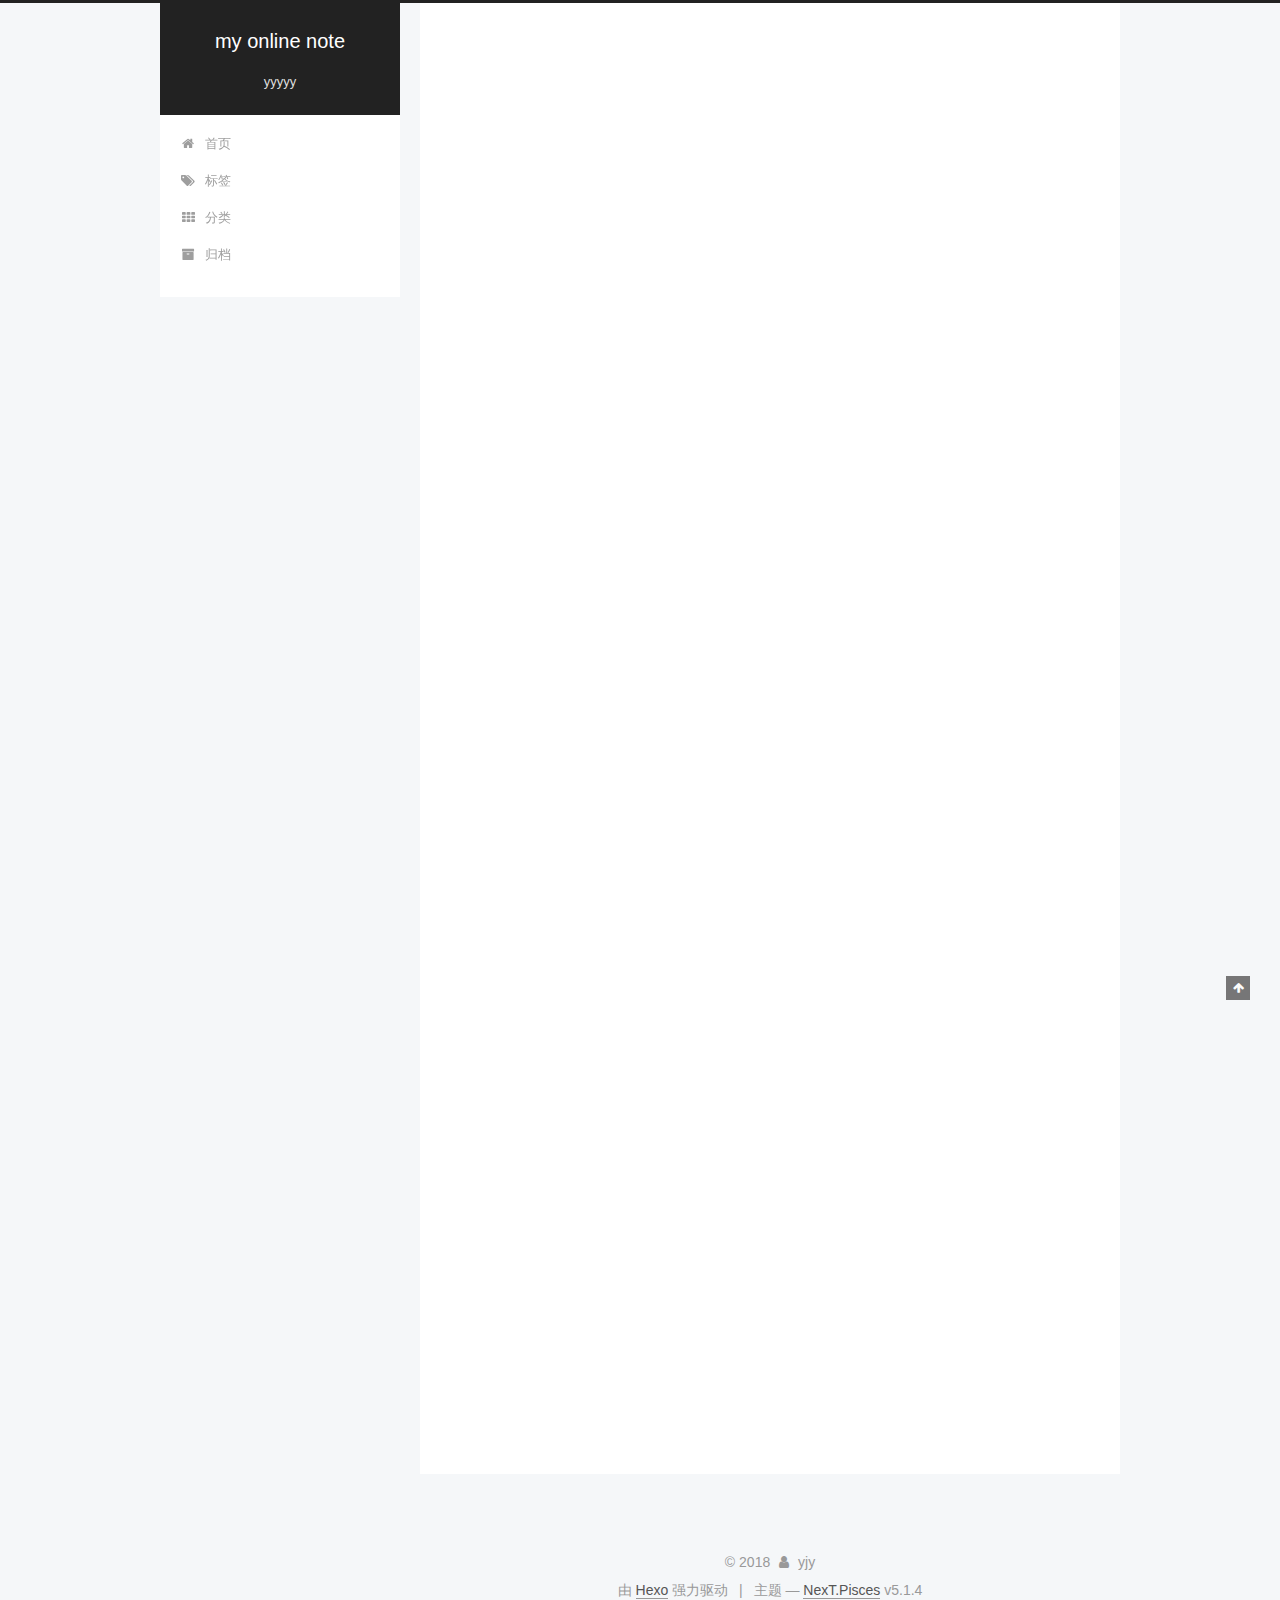
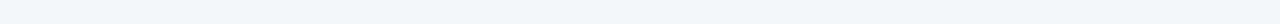
==== commit b658d349: "Site updated: 2018-01-29 22:32:03" ====
--- a/index.html
+++ b/index.html
@@ -79,16 +79,16 @@
 
 
 
-<meta name="description" content="east zhang west see,one no suo long">
+<meta name="description" content="I was a young geek and i wanted to take off">
 <meta property="og:type" content="website">
 <meta property="og:title" content="my online note">
 <meta property="og:url" content="http://yoursite.com/index.html">
 <meta property="og:site_name" content="my online note">
-<meta property="og:description" content="east zhang west see,one no suo long">
+<meta property="og:description" content="I was a young geek and i wanted to take off">
 <meta property="og:locale" content="zh-Hans">
 <meta name="twitter:card" content="summary">
 <meta name="twitter:title" content="my online note">
-<meta name="twitter:description" content="east zhang west see,one no suo long">
+<meta name="twitter:description" content="I was a young geek and i wanted to take off">
 
 
 
@@ -252,12 +252,12 @@
   
   
   <div class="post-block">
-    <link itemprop="mainEntityOfPage" href="http://yoursite.com/2018/01/22/test2/">
+    <link itemprop="mainEntityOfPage" href="http://yoursite.com/2018/01/28/Hello World!!/">
 
     <span hidden itemprop="author" itemscope itemtype="http://schema.org/Person">
       <meta itemprop="name" content="yjy">
       <meta itemprop="description" content="">
-      <meta itemprop="image" content="/images/avatar.gif">
+      <meta itemprop="image" content="http://p33ldx00w.bkt.clouddn.com/avatar.gif">
     </span>
 
     <span hidden itemprop="publisher" itemscope itemtype="http://schema.org/Organization">
@@ -271,7 +271,7 @@
         
           <h1 class="post-title" itemprop="name headline">
                 
-                <a class="post-title-link" href="/2018/01/22/test2/" itemprop="url">test2</a></h1>
+                <a class="post-title-link" href="/2018/01/28/Hello World!!/" itemprop="url">Hello World!!</a></h1>
         
 
         <div class="post-meta">
@@ -283,8 +283,8 @@
               
                 <span class="post-meta-item-text">发表于</span>
               
-              <time title="创建于" itemprop="dateCreated datePublished" datetime="2018-01-22T11:24:53+08:00">
-                2018-01-22
+              <time title="创建于" itemprop="dateCreated datePublished" datetime="2018-01-28T10:39:25+08:00">
+                2018-01-28
               </time>
             
 
@@ -293,6 +293,28 @@
             
           </span>
 
+          
+            <span class="post-category" >
+            
+              <span class="post-meta-divider">|</span>
+            
+              <span class="post-meta-item-icon">
+                <i class="fa fa-folder-o"></i>
+              </span>
+              
+                <span class="post-meta-item-text">分类于</span>
+              
+              
+                <span itemprop="about" itemscope itemtype="http://schema.org/Thing">
+                  <a href="/categories/笔记/" itemprop="url" rel="index">
+                    <span itemprop="name">笔记</span>
+                  </a>
+                </span>
+
+                
+                
+              
+            </span>
           
 
           
@@ -322,9 +344,14 @@
 
       
         
-          
-            
-          
+          <h2 id="1-土地"><a href="#1-土地" class="headerlink" title="1. 土地"></a>1. 土地</h2><p>​        终于有了自己的一小块地，相比其他一些博客平台，不会被淹没在一堆信息里，“土地是世界上唯一值得奋斗的东西”。</p>
+          <!--noindex-->
+          <div class="post-button text-center">
+            <a class="btn" href="/2018/01/28/Hello World!!/#more" rel="contents">
+              阅读全文 &raquo;
+            </a>
+          </div>
+          <!--/noindex-->
         
       
     </div>
@@ -371,12 +398,12 @@
   
   
   <div class="post-block">
-    <link itemprop="mainEntityOfPage" href="http://yoursite.com/2018/01/22/test1/">
+    <link itemprop="mainEntityOfPage" href="http://yoursite.com/2018/01/27/香巴拉深处/">
 
     <span hidden itemprop="author" itemscope itemtype="http://schema.org/Person">
       <meta itemprop="name" content="yjy">
       <meta itemprop="description" content="">
-      <meta itemprop="image" content="/images/avatar.gif">
+      <meta itemprop="image" content="http://p33ldx00w.bkt.clouddn.com/avatar.gif">
     </span>
 
     <span hidden itemprop="publisher" itemscope itemtype="http://schema.org/Organization">
@@ -390,7 +417,7 @@
         
           <h1 class="post-title" itemprop="name headline">
                 
-                <a class="post-title-link" href="/2018/01/22/test1/" itemprop="url">test1</a></h1>
+                <a class="post-title-link" href="/2018/01/27/香巴拉深处/" itemprop="url">未命名</a></h1>
         
 
         <div class="post-meta">
@@ -402,8 +429,8 @@
               
                 <span class="post-meta-item-text">发表于</span>
               
-              <time title="创建于" itemprop="dateCreated datePublished" datetime="2018-01-22T11:16:38+08:00">
-                2018-01-22
+              <time title="创建于" itemprop="dateCreated datePublished" datetime="2018-01-27T16:53:40+08:00">
+                2018-01-27
               </time>
             
 
@@ -442,253 +469,13 @@
       
         
           
-            
-          
-        
-      
-    </div>
-    
-    
-    
-
-    
-
-    
-
-    
-
-    <footer class="post-footer">
-      
-
-      
-
-      
-
-      
-      
-        <div class="post-eof"></div>
-      
-    </footer>
-  </div>
-  
-  
-  
-  </article>
-
-
-    
-      
-
-  
-
-  
-  
-  
-
-  <article class="post post-type-normal" itemscope itemtype="http://schema.org/Article">
-  
-  
-  
-  <div class="post-block">
-    <link itemprop="mainEntityOfPage" href="http://yoursite.com/2018/01/22/test/">
-
-    <span hidden itemprop="author" itemscope itemtype="http://schema.org/Person">
-      <meta itemprop="name" content="yjy">
-      <meta itemprop="description" content="">
-      <meta itemprop="image" content="/images/avatar.gif">
-    </span>
-
-    <span hidden itemprop="publisher" itemscope itemtype="http://schema.org/Organization">
-      <meta itemprop="name" content="my online note">
-    </span>
-
-    
-      <header class="post-header">
-
-        
-        
-          <h1 class="post-title" itemprop="name headline">
-                
-                <a class="post-title-link" href="/2018/01/22/test/" itemprop="url">test</a></h1>
-        
-
-        <div class="post-meta">
-          <span class="post-time">
-            
-              <span class="post-meta-item-icon">
-                <i class="fa fa-calendar-o"></i>
-              </span>
-              
-                <span class="post-meta-item-text">发表于</span>
-              
-              <time title="创建于" itemprop="dateCreated datePublished" datetime="2018-01-22T10:17:17+08:00">
-                2018-01-22
-              </time>
-            
-
-            
-
-            
-          </span>
-
-          
-
-          
-            
-          
-
-          
-          
-
-          
-
-          
-
-          
-
-        </div>
-      </header>
-    
-
-    
-    
-    
-    <div class="post-body" itemprop="articleBody">
-
-      
-      
-
-      
-        
-          
-            
-          
-        
-      
-    </div>
-    
-    
-    
-
-    
-
-    
-
-    
-
-    <footer class="post-footer">
-      
-
-      
-
-      
-
-      
-      
-        <div class="post-eof"></div>
-      
-    </footer>
-  </div>
-  
-  
-  
-  </article>
-
-
-    
-      
-
-  
-
-  
-  
-  
-
-  <article class="post post-type-normal" itemscope itemtype="http://schema.org/Article">
-  
-  
-  
-  <div class="post-block">
-    <link itemprop="mainEntityOfPage" href="http://yoursite.com/2018/01/21/hello-world/">
-
-    <span hidden itemprop="author" itemscope itemtype="http://schema.org/Person">
-      <meta itemprop="name" content="yjy">
-      <meta itemprop="description" content="">
-      <meta itemprop="image" content="/images/avatar.gif">
-    </span>
-
-    <span hidden itemprop="publisher" itemscope itemtype="http://schema.org/Organization">
-      <meta itemprop="name" content="my online note">
-    </span>
-
-    
-      <header class="post-header">
-
-        
-        
-          <h1 class="post-title" itemprop="name headline">
-                
-                <a class="post-title-link" href="/2018/01/21/hello-world/" itemprop="url">Hello World</a></h1>
-        
-
-        <div class="post-meta">
-          <span class="post-time">
-            
-              <span class="post-meta-item-icon">
-                <i class="fa fa-calendar-o"></i>
-              </span>
-              
-                <span class="post-meta-item-text">发表于</span>
-              
-              <time title="创建于" itemprop="dateCreated datePublished" datetime="2018-01-21T19:49:39+08:00">
-                2018-01-21
-              </time>
-            
-
-            
-
-            
-          </span>
-
-          
-
-          
-            
-          
-
-          
-          
-
-          
-
-          
-
-          
-
-        </div>
-      </header>
-    
-
-    
-    
-    
-    <div class="post-body" itemprop="articleBody">
-
-      
-      
-
-      
-        
-          
-            <p>Welcome to <a href="https://hexo.io/" target="_blank" rel="noopener">Hexo</a>! This is your very first post. Check <a href="https://hexo.io/docs/" target="_blank" rel="noopener">documentation</a> for more info. If you get any problems when using Hexo, you can find the answer in <a href="https://hexo.io/docs/troubleshooting.html" target="_blank" rel="noopener">troubleshooting</a> or you can ask me on <a href="https://github.com/hexojs/hexo/issues" target="_blank" rel="noopener">GitHub</a>.</p>
-<h2 id="Quick-Start"><a href="#Quick-Start" class="headerlink" title="Quick Start"></a>Quick Start</h2><h3 id="Create-a-new-post"><a href="#Create-a-new-post" class="headerlink" title="Create a new post"></a>Create a new post</h3><figure class="highlight bash"><table><tr><td class="gutter"><pre><span class="line">1</span><br></pre></td><td class="code"><pre><span class="line">$ hexo new <span class="string">"My New Post"</span></span><br></pre></td></tr></table></figure>
-<p>More info: <a href="https://hexo.io/docs/writing.html" target="_blank" rel="noopener">Writing</a></p>
-<h3 id="Run-server"><a href="#Run-server" class="headerlink" title="Run server"></a>Run server</h3><figure class="highlight bash"><table><tr><td class="gutter"><pre><span class="line">1</span><br></pre></td><td class="code"><pre><span class="line">$ hexo server</span><br></pre></td></tr></table></figure>
-<p>More info: <a href="https://hexo.io/docs/server.html" target="_blank" rel="noopener">Server</a></p>
-<h3 id="Generate-static-files"><a href="#Generate-static-files" class="headerlink" title="Generate static files"></a>Generate static files</h3><figure class="highlight bash"><table><tr><td class="gutter"><pre><span class="line">1</span><br></pre></td><td class="code"><pre><span class="line">$ hexo generate</span><br></pre></td></tr></table></figure>
-<p>More info: <a href="https://hexo.io/docs/generating.html" target="_blank" rel="noopener">Generating</a></p>
-<h3 id="Deploy-to-remote-sites"><a href="#Deploy-to-remote-sites" class="headerlink" title="Deploy to remote sites"></a>Deploy to remote sites</h3><figure class="highlight bash"><table><tr><td class="gutter"><pre><span class="line">1</span><br></pre></td><td class="code"><pre><span class="line">$ hexo deploy</span><br></pre></td></tr></table></figure>
-<p>More info: <a href="https://hexo.io/docs/deployment.html" target="_blank" rel="noopener">Deployment</a></p>
+            <h1 id="香巴拉深处"><a href="#香巴拉深处" class="headerlink" title="香巴拉深处"></a>香巴拉深处</h1><p>他们不在意时间的长短，时间的流逝在这里并不明显，他们也不计较投入的多少，天很高，地很广，需要什么就在身旁。他们会忽略很多，心无旁骛，只会留意最在意的哪一件事，一个细节，一个心念，一个人，一条路，他们都是简单的人，以全部的身心，智慧和善意，他们踏入了香巴拉的大门，忘情，恣意，有时又会在香巴拉的大门，遥相挥手。</p>
+<h2 id="镜头1："><a href="#镜头1：" class="headerlink" title="镜头1："></a>镜头1：</h2><p>，父亲和马在夕阳下的山顶，风吹动旗子，烟和父亲撒的风马。</p>
+<p>父亲：我们都生活都来自于牦牛，它对我们有恩；母亲：只要跟着牛群，我的心情就能好起来；儿子：我最大的愿望就是我的牦牛平安，因为牦牛使我们的生活依靠。</p>
+<h2 id="奶奶："><a href="#奶奶：" class="headerlink" title="奶奶："></a>奶奶：</h2><p>最高兴的就是去跳舞，那是最高兴的，说要去跳舞了，在忙乎，活在多都要去跳舞</p>
+<p>  第一次从电视上看到时，正在吃饭，就边吃饭边和爸妈聊天边看电视。正放到第一集的次仁拉姆那里，妈妈问我这是不是我们去巴拉格宗歌里面唱的次仁拉姆，我说那是云南，这是四川。。。过了几分钟第一集就放完了，故事看的稀里糊涂，旁白不紧不慢毫无起伏的声音和缓慢的镜头给我留下了一种拖沓的感觉。</p>
+<p>  第二次看时，正放到抓黄蜂那里，我依然在吃饭，看到老人用头发绑在蜂腰上时，感觉好厉害啊，马上吃完了饭专心致志的看了起来，原来它是由一个个小故事组成的，每一个故事间没有联系，表达的是同一主题。这一次不再感觉拖沓了，音乐，故事，景色，镜头的切换都那么和谐。隐居的老喇嘛说话像唱歌一样，赤脚走在冰面上，航拍的镜头等他走到中央，缓缓拉起。旁白不急不缓，慢镜头下的故事合着音乐。</p>
+<p>  随后两天接着看完了第四集和第五集，意犹未尽，找到了b站上的资源重新又从第一集看了一遍。</p>
 
           
         
@@ -759,8 +546,12 @@
         <div class="site-overview">
           <div class="site-author motion-element" itemprop="author" itemscope itemtype="http://schema.org/Person">
             
+              <img class="site-author-image" itemprop="image"
+                src="http://p33ldx00w.bkt.clouddn.com/avatar.gif"
+                alt="yjy" />
+            
               <p class="site-author-name" itemprop="name">yjy</p>
-              <p class="site-description motion-element" itemprop="description">east zhang west see,one no suo long</p>
+              <p class="site-description motion-element" itemprop="description">I was a young geek and i wanted to take off</p>
           </div>
 
           <nav class="site-state motion-element">
@@ -770,13 +561,22 @@
               
                 <a href="/archives/">
               
-                  <span class="site-state-item-count">4</span>
+                  <span class="site-state-item-count">2</span>
                   <span class="site-state-item-name">日志</span>
                 </a>
               </div>
             
 
             
+              
+              
+              <div class="site-state-item site-state-categories">
+                
+                  <span class="site-state-item-count">1</span>
+                  <span class="site-state-item-name">分类</span>
+                
+              </div>
+            
 
             
 
@@ -792,14 +592,13 @@
           
           
 
-          
-
-        </div>
-      </section>
-
-      
-
-      
+<iframe frameborder="no" border="0" marginwidth="0" marginheight="0" width=330 height=110 src="//music.163.com/outchain/player?type=0&id=2078117088&auto=0&height=90">
+</iframe>
+
+      
+
+      
+
 
     </div>
   </aside>
--- a/css/main.css
+++ b/css/main.css
@@ -1823,7 +1823,7 @@
   width: 4px;
   height: 4px;
   border-radius: 50%;
-  background: #fffffb;
+  background: #d791ff;
 }
 .links-of-blogroll {
   font-size: 13px;
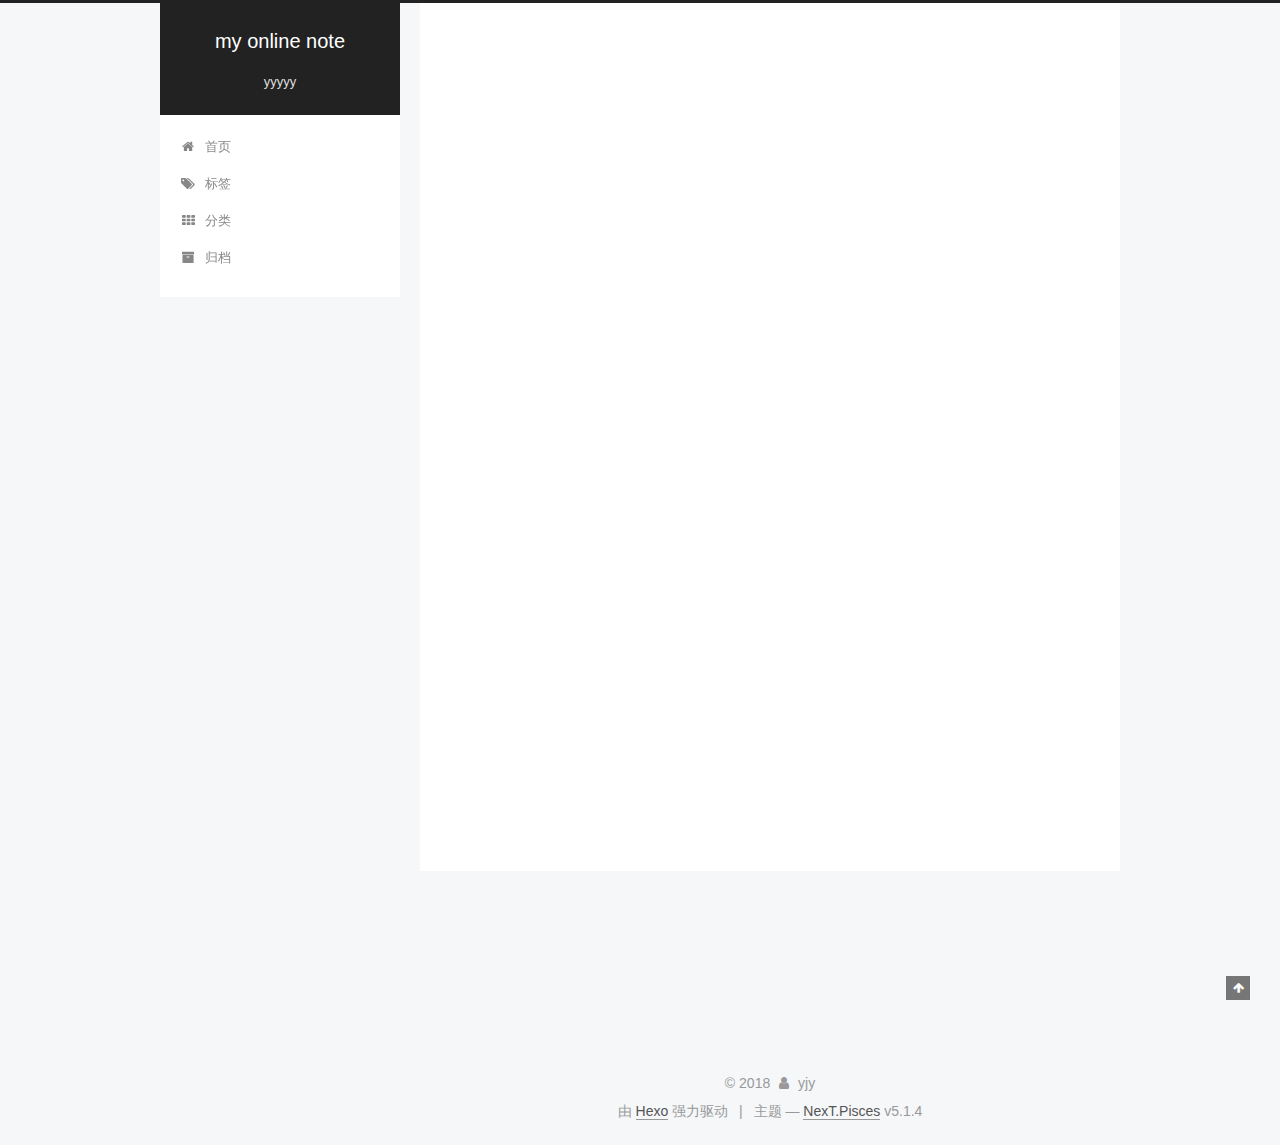
==== commit 4c5a1381: "Site updated: 2018-04-03 15:06:42" ====
--- a/index.html
+++ b/index.html
@@ -252,6 +252,152 @@
   
   
   <div class="post-block">
+    <link itemprop="mainEntityOfPage" href="http://yoursite.com/2018/01/29/香巴拉深处/">
+
+    <span hidden itemprop="author" itemscope itemtype="http://schema.org/Person">
+      <meta itemprop="name" content="yjy">
+      <meta itemprop="description" content="">
+      <meta itemprop="image" content="http://p33ldx00w.bkt.clouddn.com/avatar.gif">
+    </span>
+
+    <span hidden itemprop="publisher" itemscope itemtype="http://schema.org/Organization">
+      <meta itemprop="name" content="my online note">
+    </span>
+
+    
+      <header class="post-header">
+
+        
+        
+          <h1 class="post-title" itemprop="name headline">
+                
+                <a class="post-title-link" href="/2018/01/29/香巴拉深处/" itemprop="url">香巴拉深处</a></h1>
+        
+
+        <div class="post-meta">
+          <span class="post-time">
+            
+              <span class="post-meta-item-icon">
+                <i class="fa fa-calendar-o"></i>
+              </span>
+              
+                <span class="post-meta-item-text">发表于</span>
+              
+              <time title="创建于" itemprop="dateCreated datePublished" datetime="2018-01-29T10:39:25+08:00">
+                2018-01-29
+              </time>
+            
+
+            
+
+            
+          </span>
+
+          
+            <span class="post-category" >
+            
+              <span class="post-meta-divider">|</span>
+            
+              <span class="post-meta-item-icon">
+                <i class="fa fa-folder-o"></i>
+              </span>
+              
+                <span class="post-meta-item-text">分类于</span>
+              
+              
+                <span itemprop="about" itemscope itemtype="http://schema.org/Thing">
+                  <a href="/categories/笔记/" itemprop="url" rel="index">
+                    <span itemprop="name">笔记</span>
+                  </a>
+                </span>
+
+                
+                
+              
+            </span>
+          
+
+          
+            
+          
+
+          
+          
+
+          
+
+          
+
+          
+
+        </div>
+      </header>
+    
+
+    
+    
+    
+    <div class="post-body" itemprop="articleBody">
+
+      
+      
+
+      
+        
+          <p>他们不在意时间的长短，时间的流逝在这里并不明显，他们也不计较投入的多少，天很高，地很广，需要什么就在身旁。他们会忽略很多，心无旁骛，只会留意最在意的哪一件事，一个细节，一个心念，一个人，一条路，他们都是简单的人，以全部的身心，智慧和善意，他们踏入了香巴拉的大门，忘情，恣意，有时又会在香巴拉的大门，遥相挥手。</p>
+          <!--noindex-->
+          <div class="post-button text-center">
+            <a class="btn" href="/2018/01/29/香巴拉深处/#more" rel="contents">
+              阅读全文 &raquo;
+            </a>
+          </div>
+          <!--/noindex-->
+        
+      
+    </div>
+    
+    
+    
+
+    
+
+    
+
+    
+
+    <footer class="post-footer">
+      
+
+      
+
+      
+
+      
+      
+        <div class="post-eof"></div>
+      
+    </footer>
+  </div>
+  
+  
+  
+  </article>
+
+
+    
+      
+
+  
+
+  
+  
+  
+
+  <article class="post post-type-normal" itemscope itemtype="http://schema.org/Article">
+  
+  
+  
+  <div class="post-block">
     <link itemprop="mainEntityOfPage" href="http://yoursite.com/2018/01/28/Hello World!!/">
 
     <span hidden itemprop="author" itemscope itemtype="http://schema.org/Person">
@@ -385,132 +531,6 @@
 
 
     
-      
-
-  
-
-  
-  
-  
-
-  <article class="post post-type-normal" itemscope itemtype="http://schema.org/Article">
-  
-  
-  
-  <div class="post-block">
-    <link itemprop="mainEntityOfPage" href="http://yoursite.com/2018/01/27/香巴拉深处/">
-
-    <span hidden itemprop="author" itemscope itemtype="http://schema.org/Person">
-      <meta itemprop="name" content="yjy">
-      <meta itemprop="description" content="">
-      <meta itemprop="image" content="http://p33ldx00w.bkt.clouddn.com/avatar.gif">
-    </span>
-
-    <span hidden itemprop="publisher" itemscope itemtype="http://schema.org/Organization">
-      <meta itemprop="name" content="my online note">
-    </span>
-
-    
-      <header class="post-header">
-
-        
-        
-          <h1 class="post-title" itemprop="name headline">
-                
-                <a class="post-title-link" href="/2018/01/27/香巴拉深处/" itemprop="url">未命名</a></h1>
-        
-
-        <div class="post-meta">
-          <span class="post-time">
-            
-              <span class="post-meta-item-icon">
-                <i class="fa fa-calendar-o"></i>
-              </span>
-              
-                <span class="post-meta-item-text">发表于</span>
-              
-              <time title="创建于" itemprop="dateCreated datePublished" datetime="2018-01-27T16:53:40+08:00">
-                2018-01-27
-              </time>
-            
-
-            
-
-            
-          </span>
-
-          
-
-          
-            
-          
-
-          
-          
-
-          
-
-          
-
-          
-
-        </div>
-      </header>
-    
-
-    
-    
-    
-    <div class="post-body" itemprop="articleBody">
-
-      
-      
-
-      
-        
-          
-            <h1 id="香巴拉深处"><a href="#香巴拉深处" class="headerlink" title="香巴拉深处"></a>香巴拉深处</h1><p>他们不在意时间的长短，时间的流逝在这里并不明显，他们也不计较投入的多少，天很高，地很广，需要什么就在身旁。他们会忽略很多，心无旁骛，只会留意最在意的哪一件事，一个细节，一个心念，一个人，一条路，他们都是简单的人，以全部的身心，智慧和善意，他们踏入了香巴拉的大门，忘情，恣意，有时又会在香巴拉的大门，遥相挥手。</p>
-<h2 id="镜头1："><a href="#镜头1：" class="headerlink" title="镜头1："></a>镜头1：</h2><p>，父亲和马在夕阳下的山顶，风吹动旗子，烟和父亲撒的风马。</p>
-<p>父亲：我们都生活都来自于牦牛，它对我们有恩；母亲：只要跟着牛群，我的心情就能好起来；儿子：我最大的愿望就是我的牦牛平安，因为牦牛使我们的生活依靠。</p>
-<h2 id="奶奶："><a href="#奶奶：" class="headerlink" title="奶奶："></a>奶奶：</h2><p>最高兴的就是去跳舞，那是最高兴的，说要去跳舞了，在忙乎，活在多都要去跳舞</p>
-<p>  第一次从电视上看到时，正在吃饭，就边吃饭边和爸妈聊天边看电视。正放到第一集的次仁拉姆那里，妈妈问我这是不是我们去巴拉格宗歌里面唱的次仁拉姆，我说那是云南，这是四川。。。过了几分钟第一集就放完了，故事看的稀里糊涂，旁白不紧不慢毫无起伏的声音和缓慢的镜头给我留下了一种拖沓的感觉。</p>
-<p>  第二次看时，正放到抓黄蜂那里，我依然在吃饭，看到老人用头发绑在蜂腰上时，感觉好厉害啊，马上吃完了饭专心致志的看了起来，原来它是由一个个小故事组成的，每一个故事间没有联系，表达的是同一主题。这一次不再感觉拖沓了，音乐，故事，景色，镜头的切换都那么和谐。隐居的老喇嘛说话像唱歌一样，赤脚走在冰面上，航拍的镜头等他走到中央，缓缓拉起。旁白不急不缓，慢镜头下的故事合着音乐。</p>
-<p>  随后两天接着看完了第四集和第五集，意犹未尽，找到了b站上的资源重新又从第一集看了一遍。</p>
-
-          
-        
-      
-    </div>
-    
-    
-    
-
-    
-
-    
-
-    
-
-    <footer class="post-footer">
-      
-
-      
-
-      
-
-      
-      
-        <div class="post-eof"></div>
-      
-    </footer>
-  </div>
-  
-  
-  
-  </article>
-
-
-    
   </section>
 
   
@@ -592,13 +612,12 @@
           
           
 
-<iframe frameborder="no" border="0" marginwidth="0" marginheight="0" width=330 height=110 src="//music.163.com/outchain/player?type=0&id=2078117088&auto=0&height=90">
-</iframe>
-
-      
-
-      
-
+
+
+      
+
+      
+<iframe frameborder="no" border="0" marginwidth="0" marginheight="0" width=330 height=450 src="https//music.163.com/outchain/player?type=0&id=2078117088&auto=1&height=430"></iframe>
 
     </div>
   </aside>
--- a/css/main.css
+++ b/css/main.css
@@ -1823,7 +1823,7 @@
   width: 4px;
   height: 4px;
   border-radius: 50%;
-  background: #d791ff;
+  background: #ffbfff;
 }
 .links-of-blogroll {
   font-size: 13px;
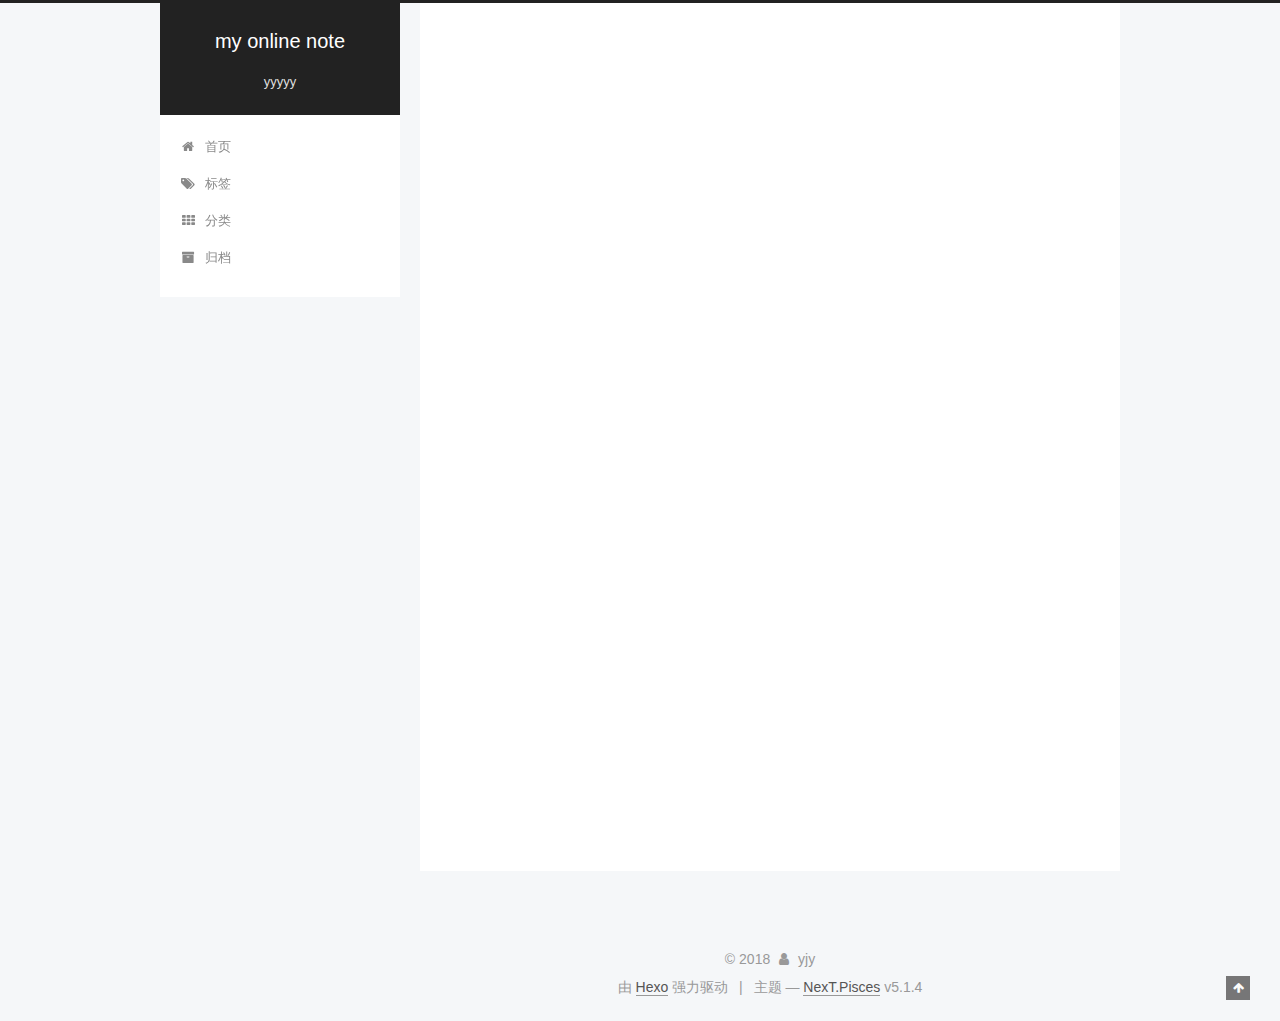
==== commit f29efcca: "Site updated: 2018-04-03 15:34:21" ====
--- a/index.html
+++ b/index.html
@@ -617,7 +617,8 @@
       
 
       
-<iframe frameborder="no" border="0" marginwidth="0" marginheight="0" width=330 height=450 src="https//music.163.com/outchain/player?type=0&id=2078117088&auto=1&height=430"></iframe>
+<iframe frameborder="no" border="0" marginwidth="0" marginheight="0" width=330 height=110 src="//music.163.com/outchain/player?type=0&id=2078117088&auto=1&height=90"></iframe>
+</section>
 
     </div>
   </aside>
--- a/css/main.css
+++ b/css/main.css
@@ -1823,7 +1823,7 @@
   width: 4px;
   height: 4px;
   border-radius: 50%;
-  background: #ffbfff;
+  background: #b8fcff;
 }
 .links-of-blogroll {
   font-size: 13px;
